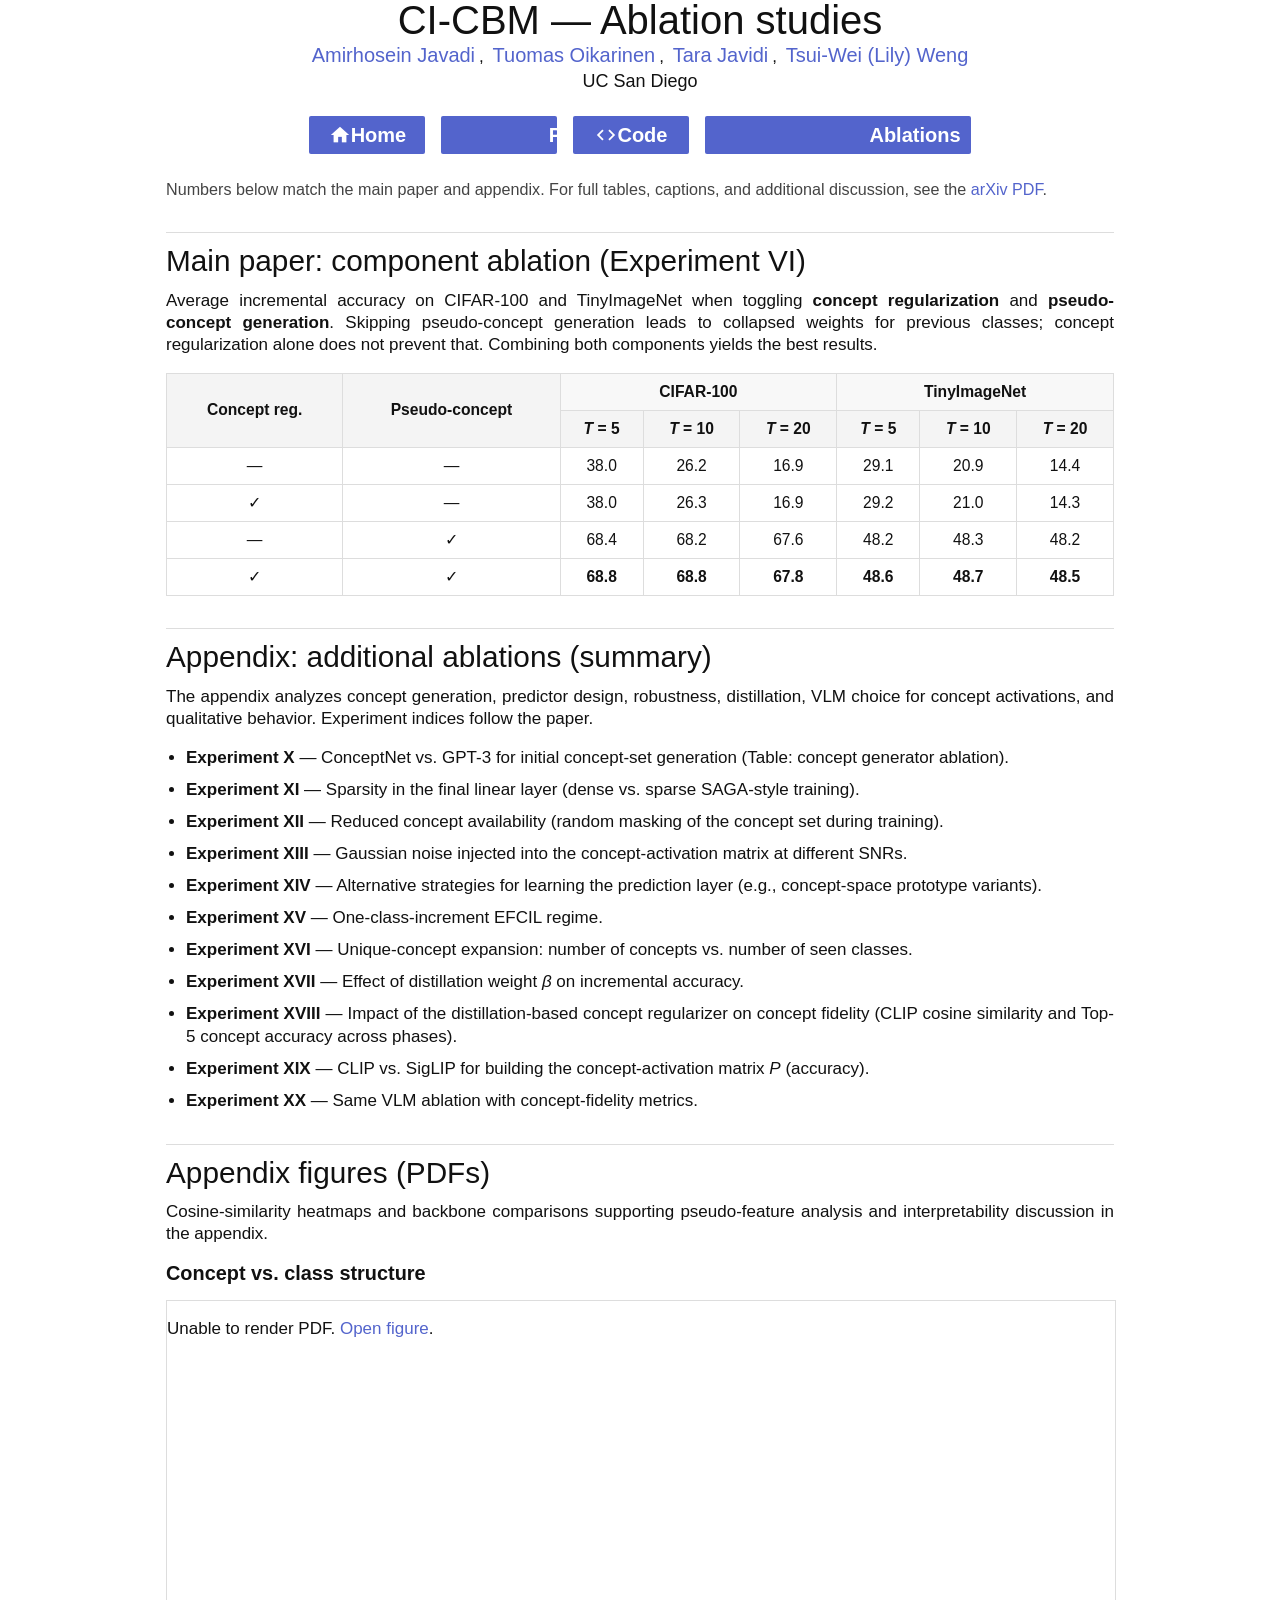
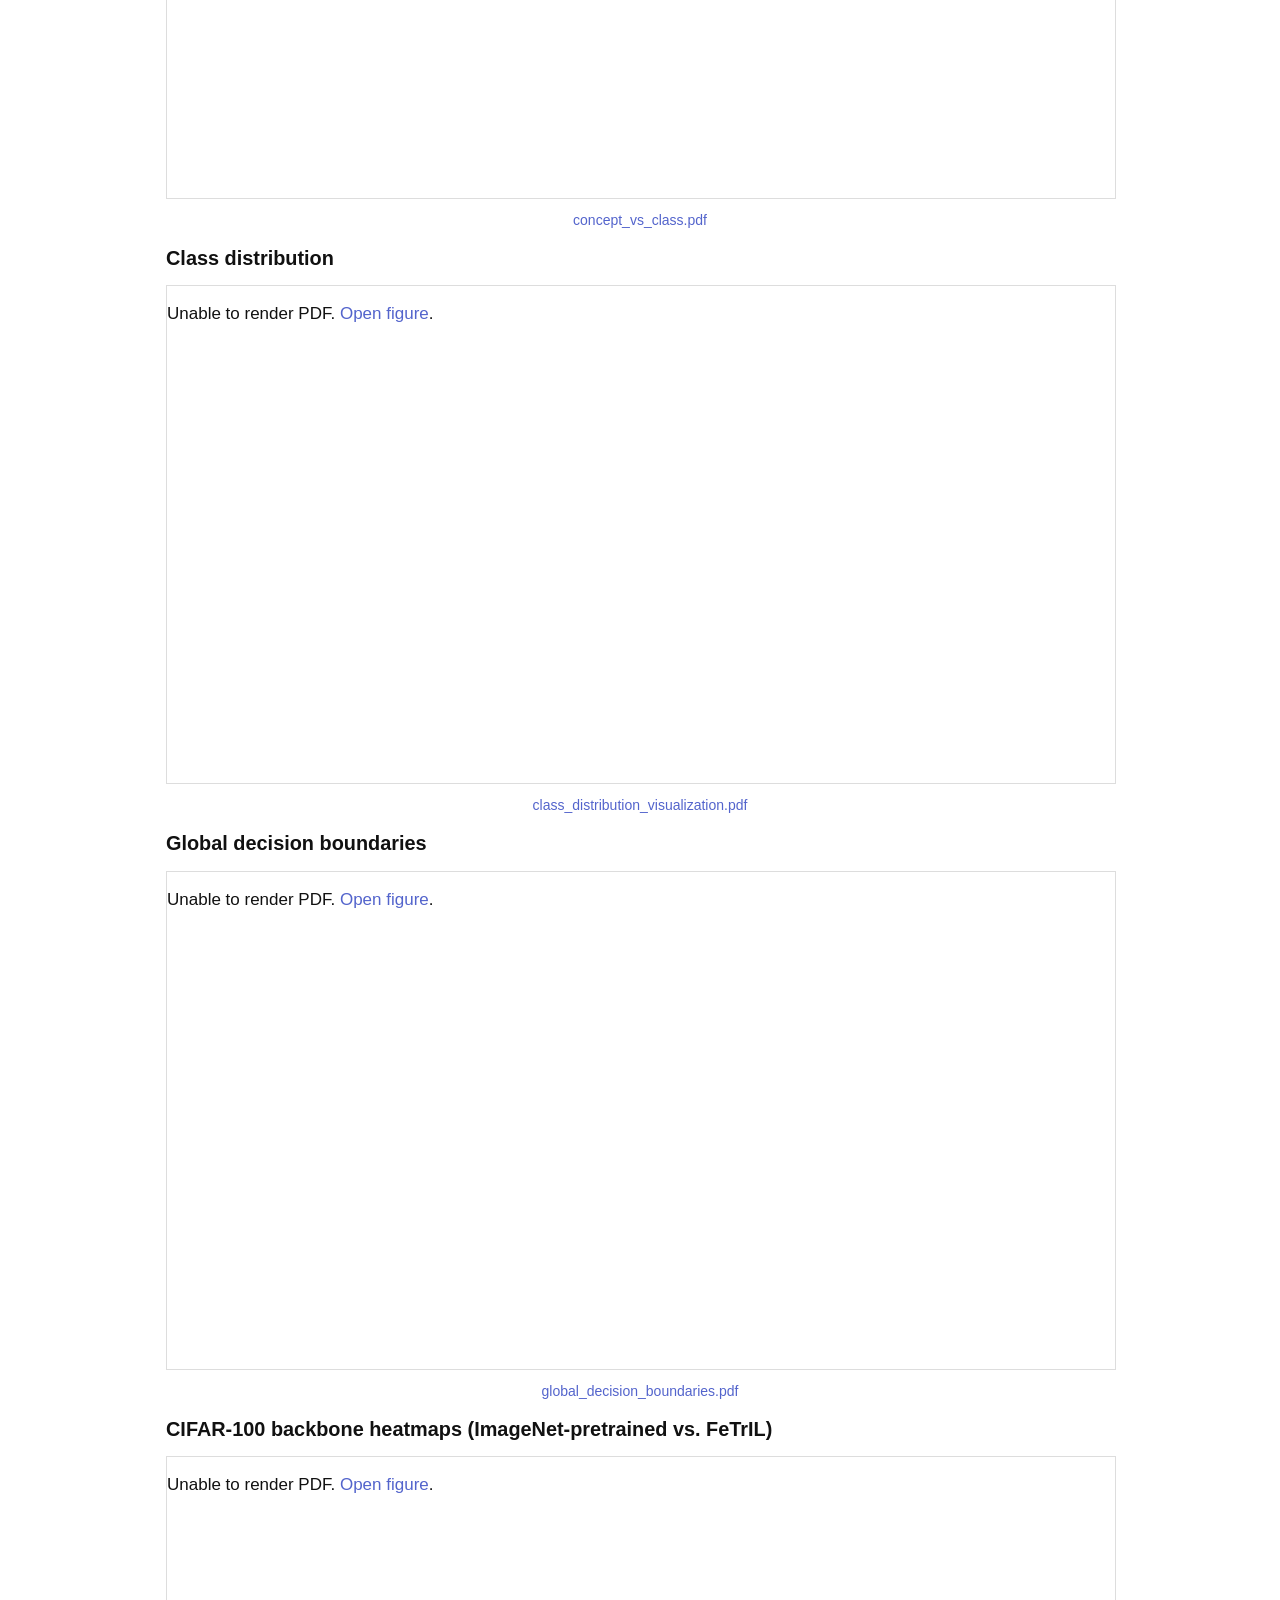
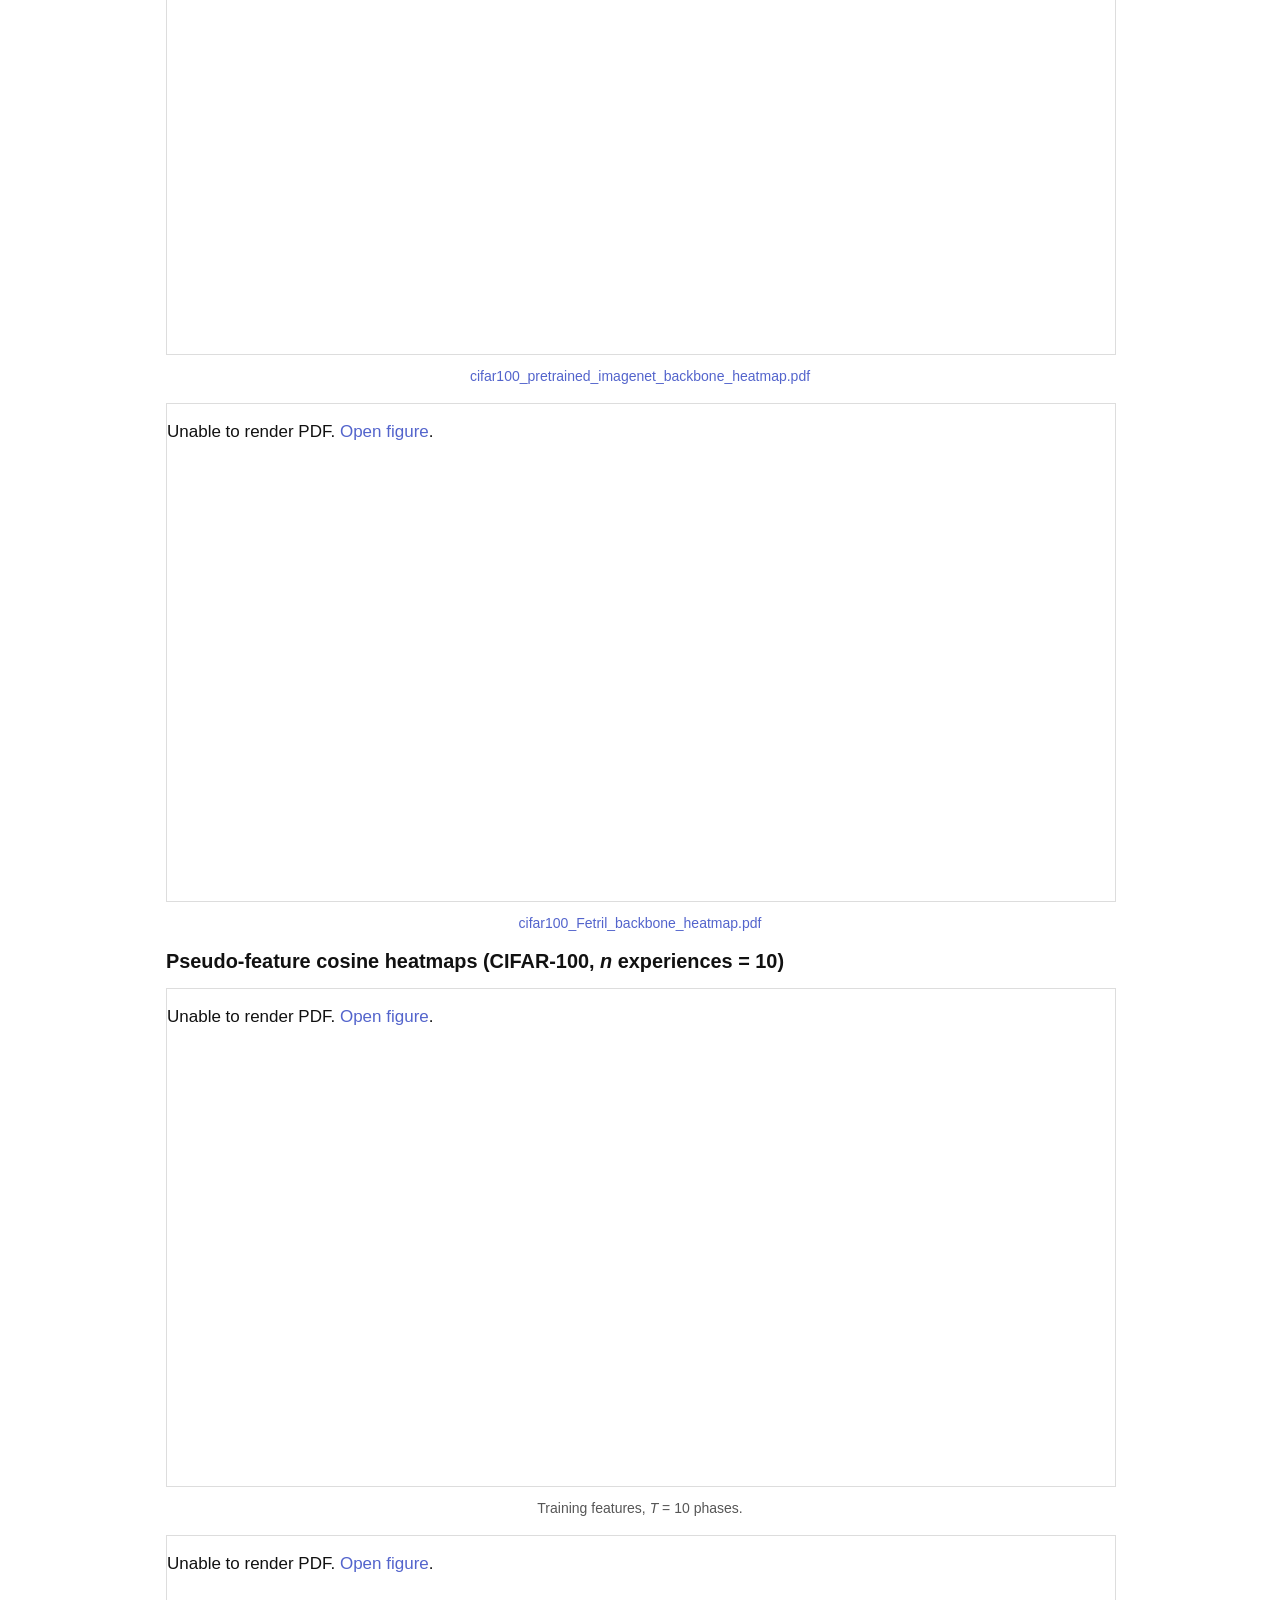
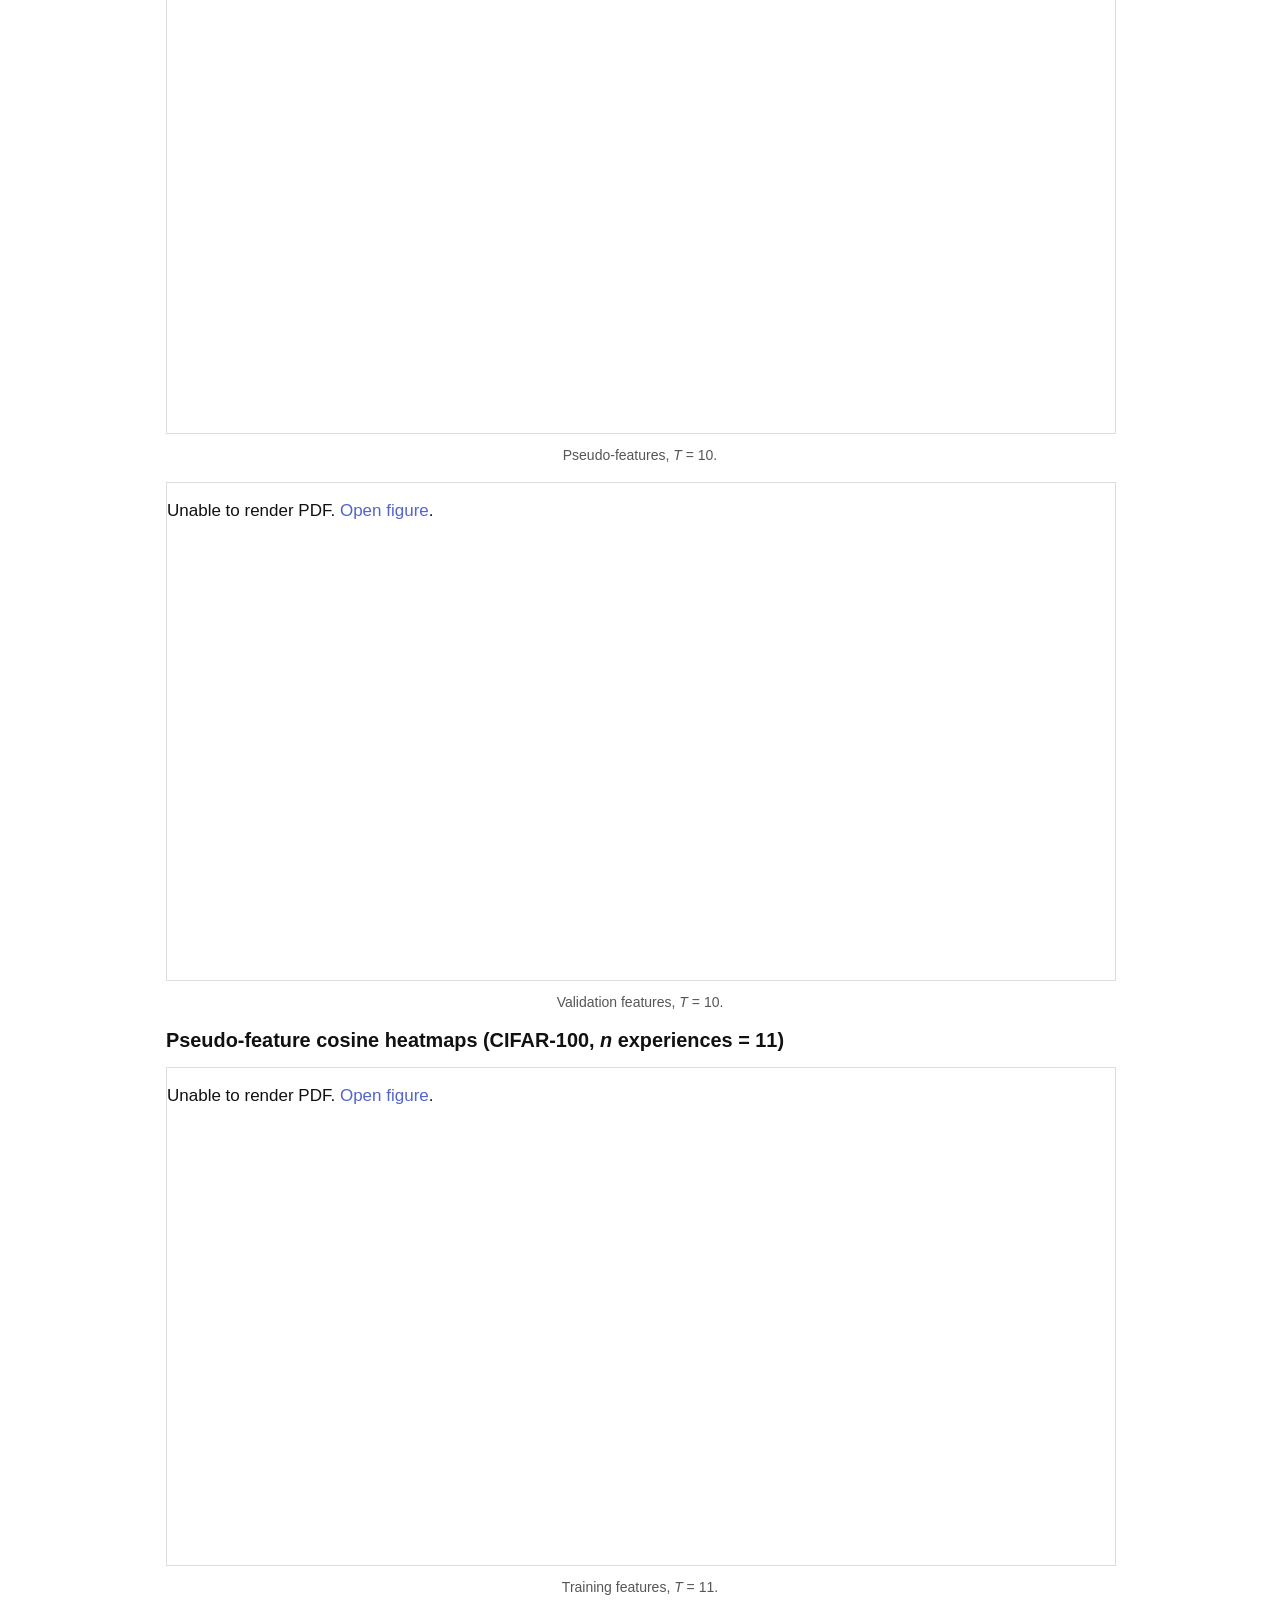
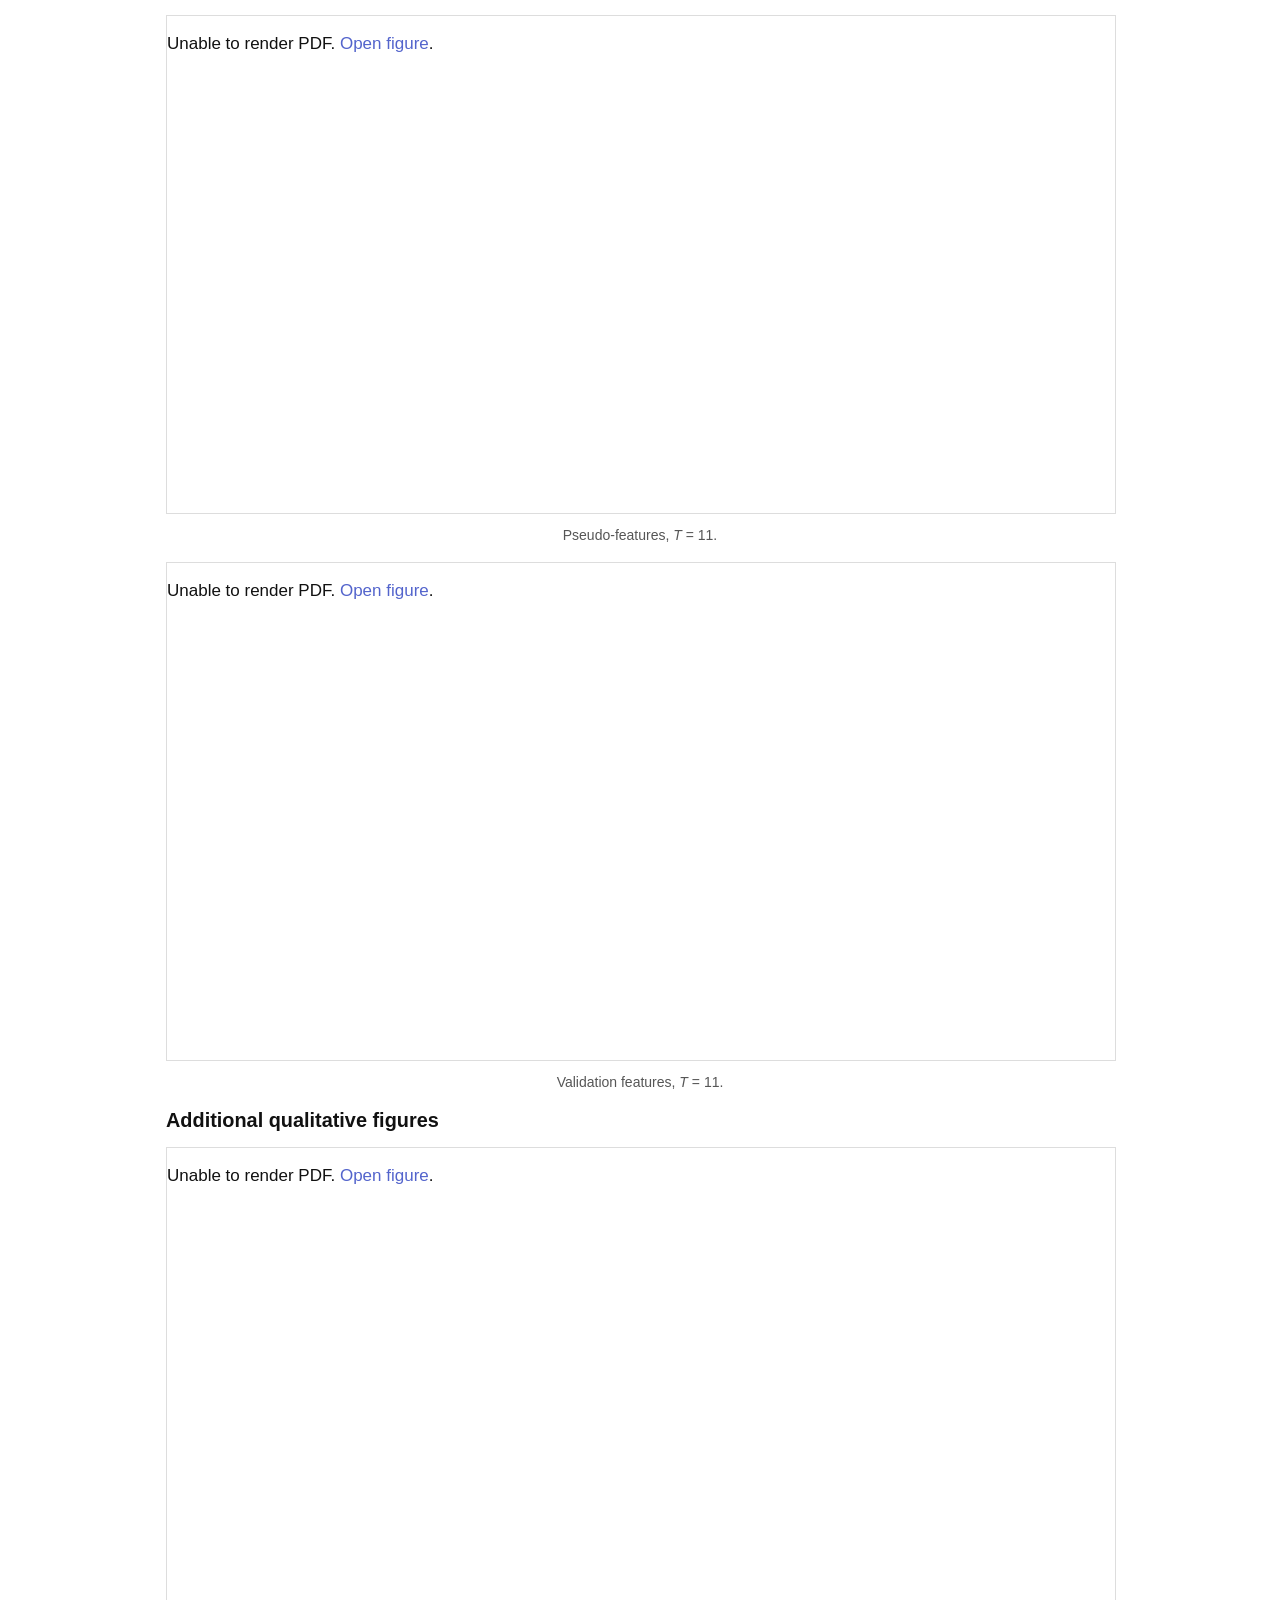
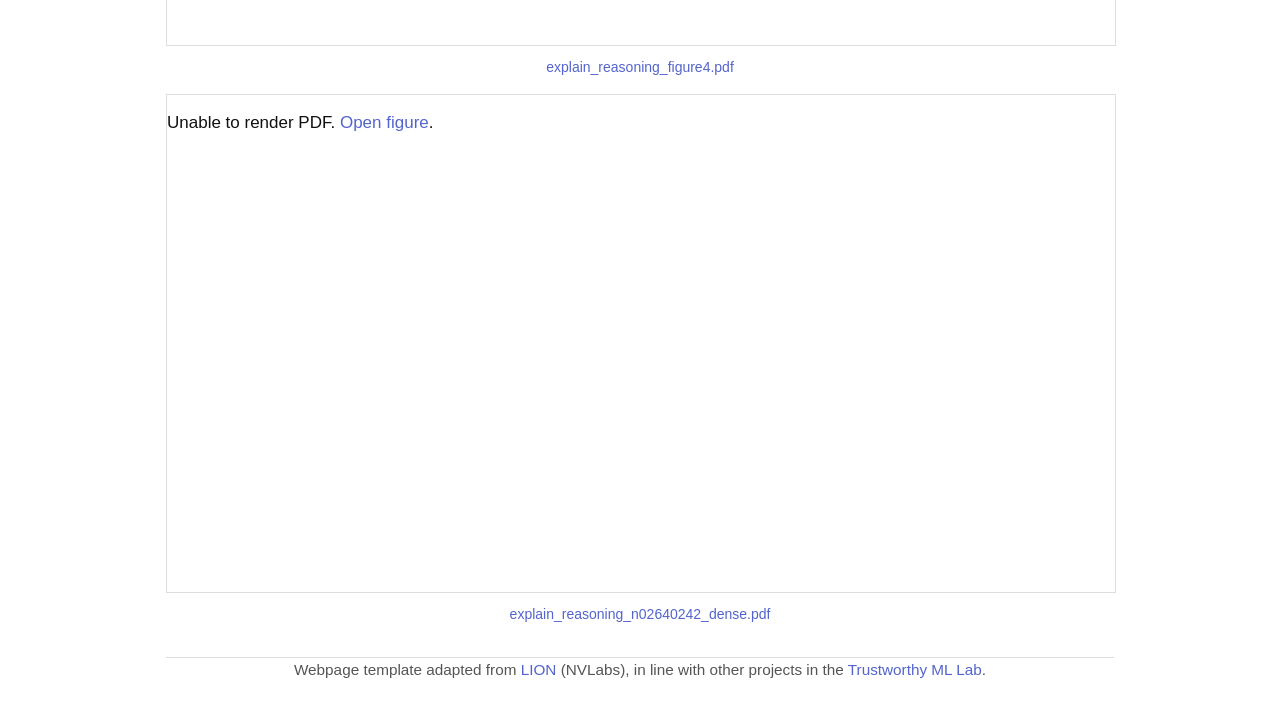
==== project-website/ablation.html @ ee167ce3 "Add Ablations nav button and standalone ablation page styles; conclusion copy; remove Related Works." ====
<!DOCTYPE html>
<html lang="en">
  <head>
    <meta charset="utf-8" />
    <meta name="viewport" content="width=device-width, initial-scale=1" />
    <title>Ablation studies &mdash; CI-CBM</title>
    <link href="https://fonts.googleapis.com/css2?family=Material+Icons" rel="stylesheet" />
    <style type="text/css">
      body {
        font-family: Arial, Helvetica, sans-serif;
        font-weight: 300;
        font-size: 17px;
        margin-left: auto;
        margin-right: auto;
        color: #111;
        line-height: 1.3em;
      }
      @media screen and (min-width: 980px) {
        body { width: 980px; }
      }
      a:link, a:visited { color: #5364cc; text-decoration: none; }
      a:hover { color: #208799; }
      h1 {
        text-align: center;
        font-size: 40px;
        font-weight: 500;
        margin: 0 0 0.5rem;
      }
      h2 {
        font-size: 1.75em;
        font-weight: 400;
        margin: 16px 0 8px;
      }
      h3 {
        font-weight: 600;
        margin: 16px 0 8px;
      }
      .container {
        margin-left: auto;
        margin-right: auto;
        padding-left: 16px;
        padding-right: 16px;
      }
      .paper-title { padding: 1px 0; }
      .author-row-new { text-align: center; }
      .author-row-new a {
        display: inline-block;
        font-size: 20px;
        padding: 4px;
      }
      .affiliations {
        font-size: 18px;
        text-align: center;
      }
      .paper-btn-parent {
        display: flex;
        justify-content: center;
        flex-wrap: wrap;
        margin: 16px 0;
      }
      .paper-btn {
        display: inline-flex;
        align-items: center;
        justify-content: center;
        margin: 8px;
        padding: 8px;
        border-radius: 2px;
        background-color: #5364cc;
        color: #fff !important;
        font-size: 20px;
        width: 100px;
        font-weight: 600;
        text-decoration: none;
      }
      .paper-btn:hover { opacity: 0.85; }
      .material-icons { vertical-align: -6px; font-size: 22px; }
      hr {
        height: 1px;
        border: 0;
        border-top: 1px solid #ddd;
        margin: 0;
      }
      section {
        margin: 32px 0;
        text-align: justify;
      }
      .note {
        font-size: 0.95em;
        color: #444;
        margin: 0 0 1rem;
      }
      table.ablation {
        width: 100%;
        border-collapse: collapse;
        font-size: 0.92em;
        margin: 1rem 0;
      }
      table.ablation th,
      table.ablation td {
        border: 1px solid #ddd;
        padding: 7px 8px;
        text-align: center;
      }
      table.ablation th {
        background: #f4f4f4;
        font-weight: 600;
      }
      table.ablation .subhead { background: #f8f8f8; }
      .appendix-list { padding-left: 1.25rem; }
      .appendix-list li { margin: 10px 0; }
      .pdf-frame {
        width: 100%;
        min-height: 480px;
        border: 1px solid #ddd;
      }
      .pdf-frame object {
        display: block;
        width: 100%;
        min-height: 480px;
      }
      figure { margin: 16px 0; }
      .caption {
        font-size: 14px;
        color: #565656;
        margin: 10px 80px;
        text-align: center;
      }
      .site-note {
        margin-top: 32px;
        font-size: 0.9em;
        color: #555;
        text-align: center;
      }
    </style>
  </head>
  <body>
    <div class="container">
      <div class="paper-title">
        <h1>CI-CBM &mdash; Ablation studies</h1>
      </div>
      <center>
        <div class="author-row-new">
          <a href="https://importamir.github.io">Amirhosein Javadi</a>,
          <a href="https://tuomaso.github.io">Tuomas Oikarinen</a>,
          <a href="https://tjavidi.eng.ucsd.edu">Tara Javidi</a>,
          <a href="https://lilywenglab.github.io">Tsui-Wei (Lily) Weng</a>
        </div>
      </center>
      <center>
        <div class="affiliations">UC San Diego</div>
      </center>
      <div class="paper-btn-parent">
        <a class="paper-btn" href="index.html">
          <span class="material-icons">home</span>
          Home
        </a>
        <a class="paper-btn" href="https://arxiv.org/abs/2604.14519">
          <span class="material-icons">article</span>
          Paper
        </a>
        <a class="paper-btn" href="https://github.com/importAmir/CI-CBM">
          <span class="material-icons">code</span>
          Code
        </a>
        <a class="paper-btn" href="ablation.html" style="width:auto;min-width:120px;padding-left:10px;padding-right:10px;">
          <span class="material-icons">science</span>
          Ablations
        </a>
      </div>
      <p class="note">
        Numbers below match the main paper and appendix. For full tables,
        captions, and additional discussion, see the
        <a href="https://arxiv.org/pdf/2604.14519.pdf">arXiv PDF</a>.
      </p>

      <section id="main-ablation">
        <hr />
        <h2>Main paper: component ablation (Experiment VI)</h2>
        <p>
          Average incremental accuracy on CIFAR-100 and TinyImageNet when toggling
          <strong>concept regularization</strong> and
          <strong>pseudo-concept generation</strong>. Skipping pseudo-concept
          generation leads to collapsed weights for previous classes; concept
          regularization alone does not prevent that. Combining both components
          yields the best results.
        </p>
        <table class="ablation">
          <thead>
            <tr>
              <th rowspan="2">Concept reg.</th>
              <th rowspan="2">Pseudo-concept</th>
              <th colspan="3" class="subhead">CIFAR-100</th>
              <th colspan="3" class="subhead">TinyImageNet</th>
            </tr>
            <tr>
              <th><em>T</em> = 5</th>
              <th><em>T</em> = 10</th>
              <th><em>T</em> = 20</th>
              <th><em>T</em> = 5</th>
              <th><em>T</em> = 10</th>
              <th><em>T</em> = 20</th>
            </tr>
          </thead>
          <tbody>
            <tr>
              <td>&mdash;</td>
              <td>&mdash;</td>
              <td>38.0</td>
              <td>26.2</td>
              <td>16.9</td>
              <td>29.1</td>
              <td>20.9</td>
              <td>14.4</td>
            </tr>
            <tr>
              <td>✓</td>
              <td>&mdash;</td>
              <td>38.0</td>
              <td>26.3</td>
              <td>16.9</td>
              <td>29.2</td>
              <td>21.0</td>
              <td>14.3</td>
            </tr>
            <tr>
              <td>&mdash;</td>
              <td>✓</td>
              <td>68.4</td>
              <td>68.2</td>
              <td>67.6</td>
              <td>48.2</td>
              <td>48.3</td>
              <td>48.2</td>
            </tr>
            <tr>
              <td>✓</td>
              <td>✓</td>
              <td><strong>68.8</strong></td>
              <td><strong>68.8</strong></td>
              <td><strong>67.8</strong></td>
              <td><strong>48.6</strong></td>
              <td><strong>48.7</strong></td>
              <td><strong>48.5</strong></td>
            </tr>
          </tbody>
        </table>
      </section>
      <section id="appendix-experiments">
        <hr />
        <h2>Appendix: additional ablations (summary)</h2>
        <p>
          The appendix analyzes concept generation, predictor design, robustness,
          distillation, VLM choice for concept activations, and qualitative
          behavior. Experiment indices follow the paper.
        </p>
        <ul class="appendix-list">
          <li>
            <strong>Experiment X</strong> &mdash; ConceptNet vs. GPT-3 for
            initial concept-set generation (Table: concept generator ablation).
          </li>
          <li>
            <strong>Experiment XI</strong> &mdash; Sparsity in the final linear
            layer (dense vs. sparse SAGA-style training).
          </li>
          <li>
            <strong>Experiment XII</strong> &mdash; Reduced concept availability
            (random masking of the concept set during training).
          </li>
          <li>
            <strong>Experiment XIII</strong> &mdash; Gaussian noise injected into
            the concept-activation matrix at different SNRs.
          </li>
          <li>
            <strong>Experiment XIV</strong> &mdash; Alternative strategies for
            learning the prediction layer (e.g., concept-space prototype
            variants).
          </li>
          <li>
            <strong>Experiment XV</strong> &mdash; One-class-increment EFCIL
            regime.
          </li>
          <li>
            <strong>Experiment XVI</strong> &mdash; Unique-concept expansion:
            number of concepts vs. number of seen classes.
          </li>
          <li>
            <strong>Experiment XVII</strong> &mdash; Effect of distillation
            weight <em>β</em> on incremental accuracy.
          </li>
          <li>
            <strong>Experiment XVIII</strong> &mdash; Impact of the
            distillation-based concept regularizer on concept fidelity (CLIP
            cosine similarity and Top-5 concept accuracy across phases).
          </li>
          <li>
            <strong>Experiment XIX</strong> &mdash; CLIP vs. SigLIP for building
            the concept-activation matrix <em>P</em> (accuracy).
          </li>
          <li>
            <strong>Experiment XX</strong> &mdash; Same VLM ablation with
            concept-fidelity metrics.
          </li>
        </ul>
      </section>
      <section id="appendix-figures">
        <hr />
        <h2>Appendix figures (PDFs)</h2>
        <p>
          Cosine-similarity heatmaps and backbone comparisons supporting
          pseudo-feature analysis and interpretability discussion in the
          appendix.
        </p>

        <h3>Concept vs. class structure</h3>
        <figure>
          <div class="pdf-frame">
            <object data="figures/concept_vs_class.pdf" type="application/pdf">
              <p>Unable to render PDF. <a href="figures/concept_vs_class.pdf">Open figure</a>.</p>
            </object>
          </div>
          <p class="caption">
            <a href="figures/concept_vs_class.pdf">concept_vs_class.pdf</a>
          </p>
        </figure>

        <h3>Class distribution</h3>
        <figure>
          <div class="pdf-frame">
            <object data="figures/class_distribution_visualization.pdf" type="application/pdf">
              <p>Unable to render PDF. <a href="figures/class_distribution_visualization.pdf">Open figure</a>.</p>
            </object>
          </div>
          <p class="caption">
            <a href="figures/class_distribution_visualization.pdf">class_distribution_visualization.pdf</a>
          </p>
        </figure>

        <h3>Global decision boundaries</h3>
        <figure>
          <div class="pdf-frame">
            <object data="figures/global_decision_boundaries.pdf" type="application/pdf">
              <p>Unable to render PDF. <a href="figures/global_decision_boundaries.pdf">Open figure</a>.</p>
            </object>
          </div>
          <p class="caption">
            <a href="figures/global_decision_boundaries.pdf">global_decision_boundaries.pdf</a>
          </p>
        </figure>

        <h3>CIFAR-100 backbone heatmaps (ImageNet-pretrained vs. FeTrIL)</h3>
        <figure>
          <div class="pdf-frame">
            <object data="figures/cifar100_pretrained_imagenet_backbone_heatmap.pdf" type="application/pdf">
              <p>Unable to render PDF. <a href="figures/cifar100_pretrained_imagenet_backbone_heatmap.pdf">Open figure</a>.</p>
            </object>
          </div>
          <p class="caption">
            <a href="figures/cifar100_pretrained_imagenet_backbone_heatmap.pdf">cifar100_pretrained_imagenet_backbone_heatmap.pdf</a>
          </p>
        </figure>
        <figure>
          <div class="pdf-frame">
            <object data="figures/cifar100_Fetril_backbone_heatmap.pdf" type="application/pdf">
              <p>Unable to render PDF. <a href="figures/cifar100_Fetril_backbone_heatmap.pdf">Open figure</a>.</p>
            </object>
          </div>
          <p class="caption">
            <a href="figures/cifar100_Fetril_backbone_heatmap.pdf">cifar100_Fetril_backbone_heatmap.pdf</a>
          </p>
        </figure>

        <h3>
          Pseudo-feature cosine heatmaps (CIFAR-100, <em>n</em> experiences =
          10)
        </h3>
        <figure>
          <div class="pdf-frame">
            <object data="figures/pseudo_feature_analysis_cifar100_backbone_prototype_seed1993_nexp10_training_cosine_heatmap.pdf" type="application/pdf">
              <p>Unable to render PDF. <a href="figures/pseudo_feature_analysis_cifar100_backbone_prototype_seed1993_nexp10_training_cosine_heatmap.pdf">Open figure</a>.</p>
            </object>
          </div>
          <p class="caption">Training features, <em>T</em> = 10 phases.</p>
        </figure>
        <figure>
          <div class="pdf-frame">
            <object data="figures/pseudo_feature_analysis_cifar100_backbone_prototype_seed1993_nexp10_pseudo_cosine_heatmap.pdf" type="application/pdf">
              <p>Unable to render PDF. <a href="figures/pseudo_feature_analysis_cifar100_backbone_prototype_seed1993_nexp10_pseudo_cosine_heatmap.pdf">Open figure</a>.</p>
            </object>
          </div>
          <p class="caption">Pseudo-features, <em>T</em> = 10.</p>
        </figure>
        <figure>
          <div class="pdf-frame">
            <object data="figures/pseudo_feature_analysis_cifar100_backbone_prototype_seed1993_nexp10_validation_cosine_heatmap.pdf" type="application/pdf">
              <p>Unable to render PDF. <a href="figures/pseudo_feature_analysis_cifar100_backbone_prototype_seed1993_nexp10_validation_cosine_heatmap.pdf">Open figure</a>.</p>
            </object>
          </div>
          <p class="caption">Validation features, <em>T</em> = 10.</p>
        </figure>

        <h3>
          Pseudo-feature cosine heatmaps (CIFAR-100, <em>n</em> experiences =
          11)
        </h3>
        <figure>
          <div class="pdf-frame">
            <object data="figures/pseudo_feature_analysis_cifar100_backbone_prototype_seed1993_nexp11_training_cosine_heatmap.pdf" type="application/pdf">
              <p>Unable to render PDF. <a href="figures/pseudo_feature_analysis_cifar100_backbone_prototype_seed1993_nexp11_training_cosine_heatmap.pdf">Open figure</a>.</p>
            </object>
          </div>
          <p class="caption">Training features, <em>T</em> = 11.</p>
        </figure>
        <figure>
          <div class="pdf-frame">
            <object data="figures/pseudo_feature_analysis_cifar100_backbone_prototype_seed1993_nexp11_pseudo_cosine_heatmap.pdf" type="application/pdf">
              <p>Unable to render PDF. <a href="figures/pseudo_feature_analysis_cifar100_backbone_prototype_seed1993_nexp11_pseudo_cosine_heatmap.pdf">Open figure</a>.</p>
            </object>
          </div>
          <p class="caption">Pseudo-features, <em>T</em> = 11.</p>
        </figure>
        <figure>
          <div class="pdf-frame">
            <object data="figures/pseudo_feature_analysis_cifar100_backbone_prototype_seed1993_nexp11_validation_cosine_heatmap.pdf" type="application/pdf">
              <p>Unable to render PDF. <a href="figures/pseudo_feature_analysis_cifar100_backbone_prototype_seed1993_nexp11_validation_cosine_heatmap.pdf">Open figure</a>.</p>
            </object>
          </div>
          <p class="caption">Validation features, <em>T</em> = 11.</p>
        </figure>

        <h3>Additional qualitative figures</h3>
        <figure>
          <div class="pdf-frame">
            <object data="figures/explain_reasoning_figure4.pdf" type="application/pdf">
              <p>Unable to render PDF. <a href="figures/explain_reasoning_figure4.pdf">Open figure</a>.</p>
            </object>
          </div>
          <p class="caption">
            <a href="figures/explain_reasoning_figure4.pdf">explain_reasoning_figure4.pdf</a>
          </p>
        </figure>
        <figure>
          <div class="pdf-frame">
            <object data="figures/explain_reasoning_n02640242_dense.pdf" type="application/pdf">
              <p>Unable to render PDF. <a href="figures/explain_reasoning_n02640242_dense.pdf">Open figure</a>.</p>
            </object>
          </div>
          <p class="caption">
            <a href="figures/explain_reasoning_n02640242_dense.pdf">explain_reasoning_n02640242_dense.pdf</a>
          </p>
        </figure>
      </section>
      <section class="site-note">
        <hr />
        Webpage template adapted from
        <a href="https://nv-tlabs.github.io/LION/">LION</a> (NVLabs), in line
        with other projects in the
        <a href="https://lilywenglab.github.io/">Trustworthy ML Lab</a>.
      </section>
    </div>
  </body>
</html>
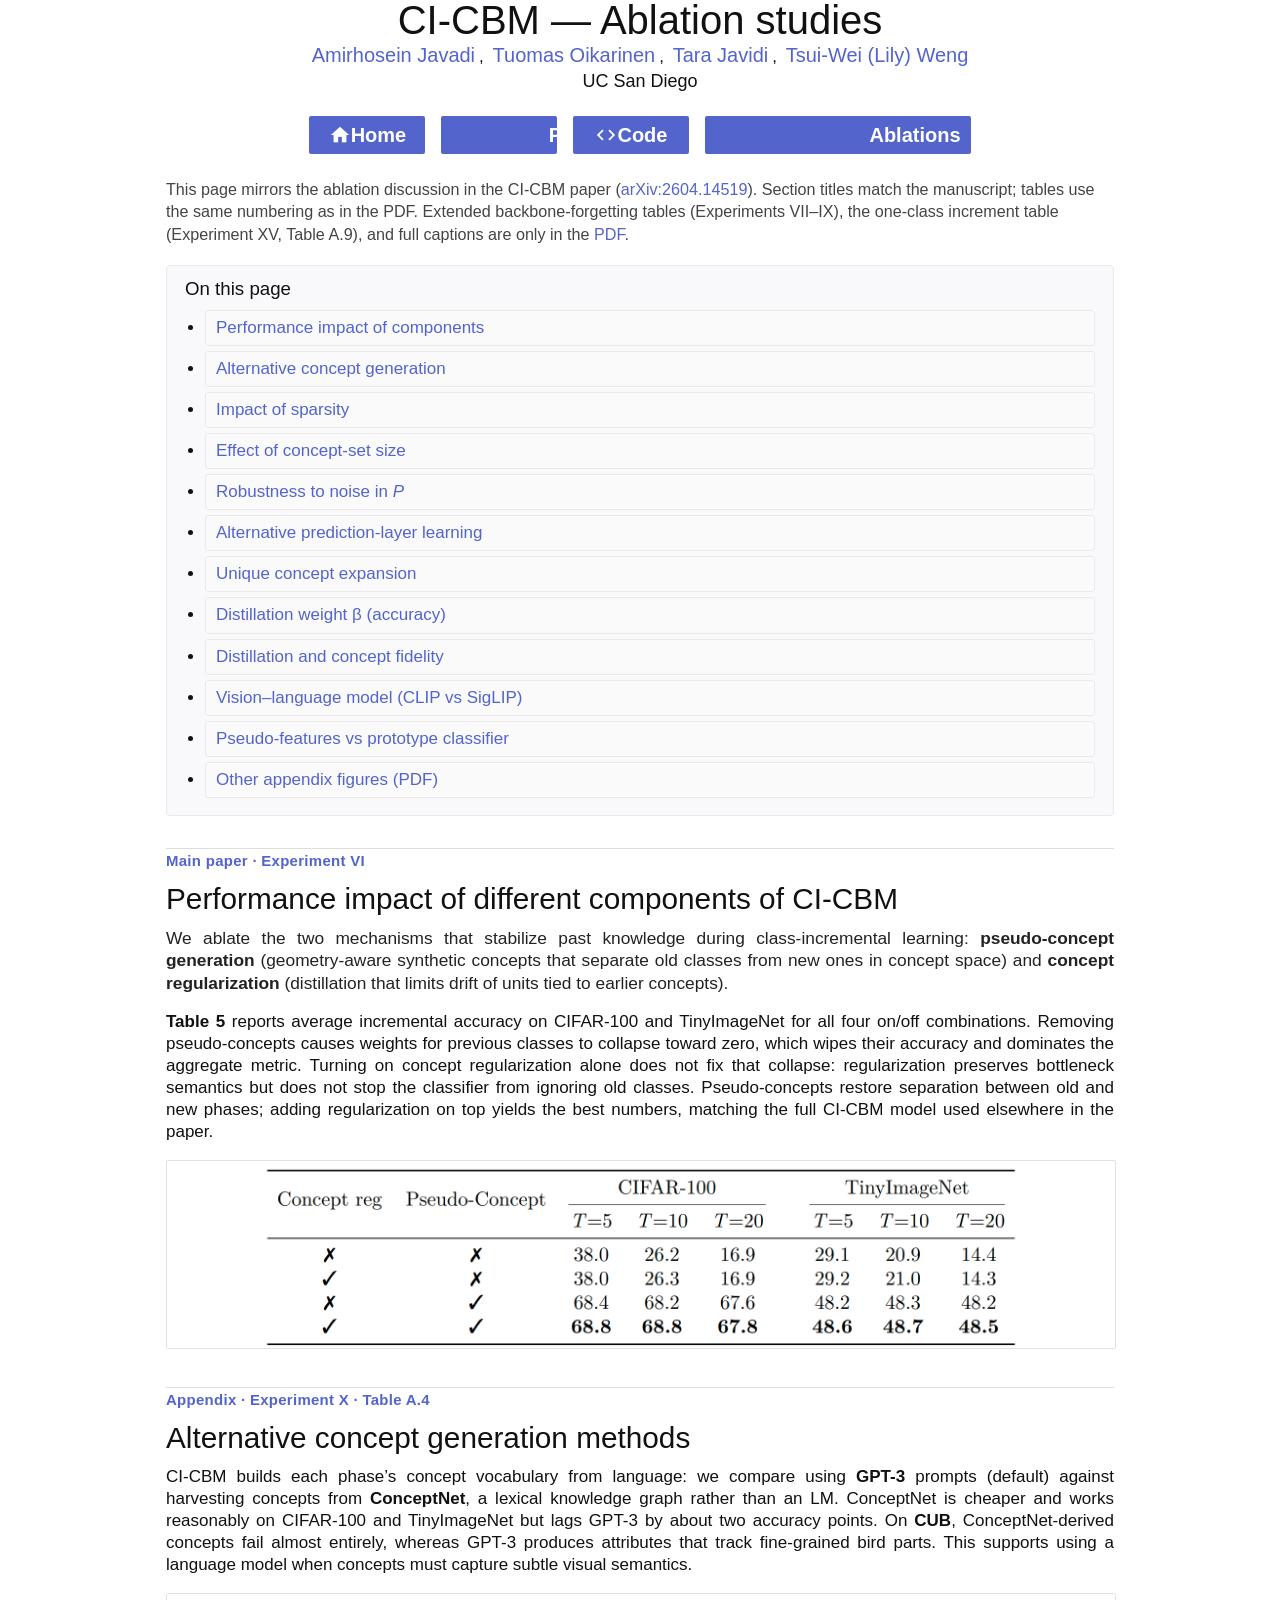
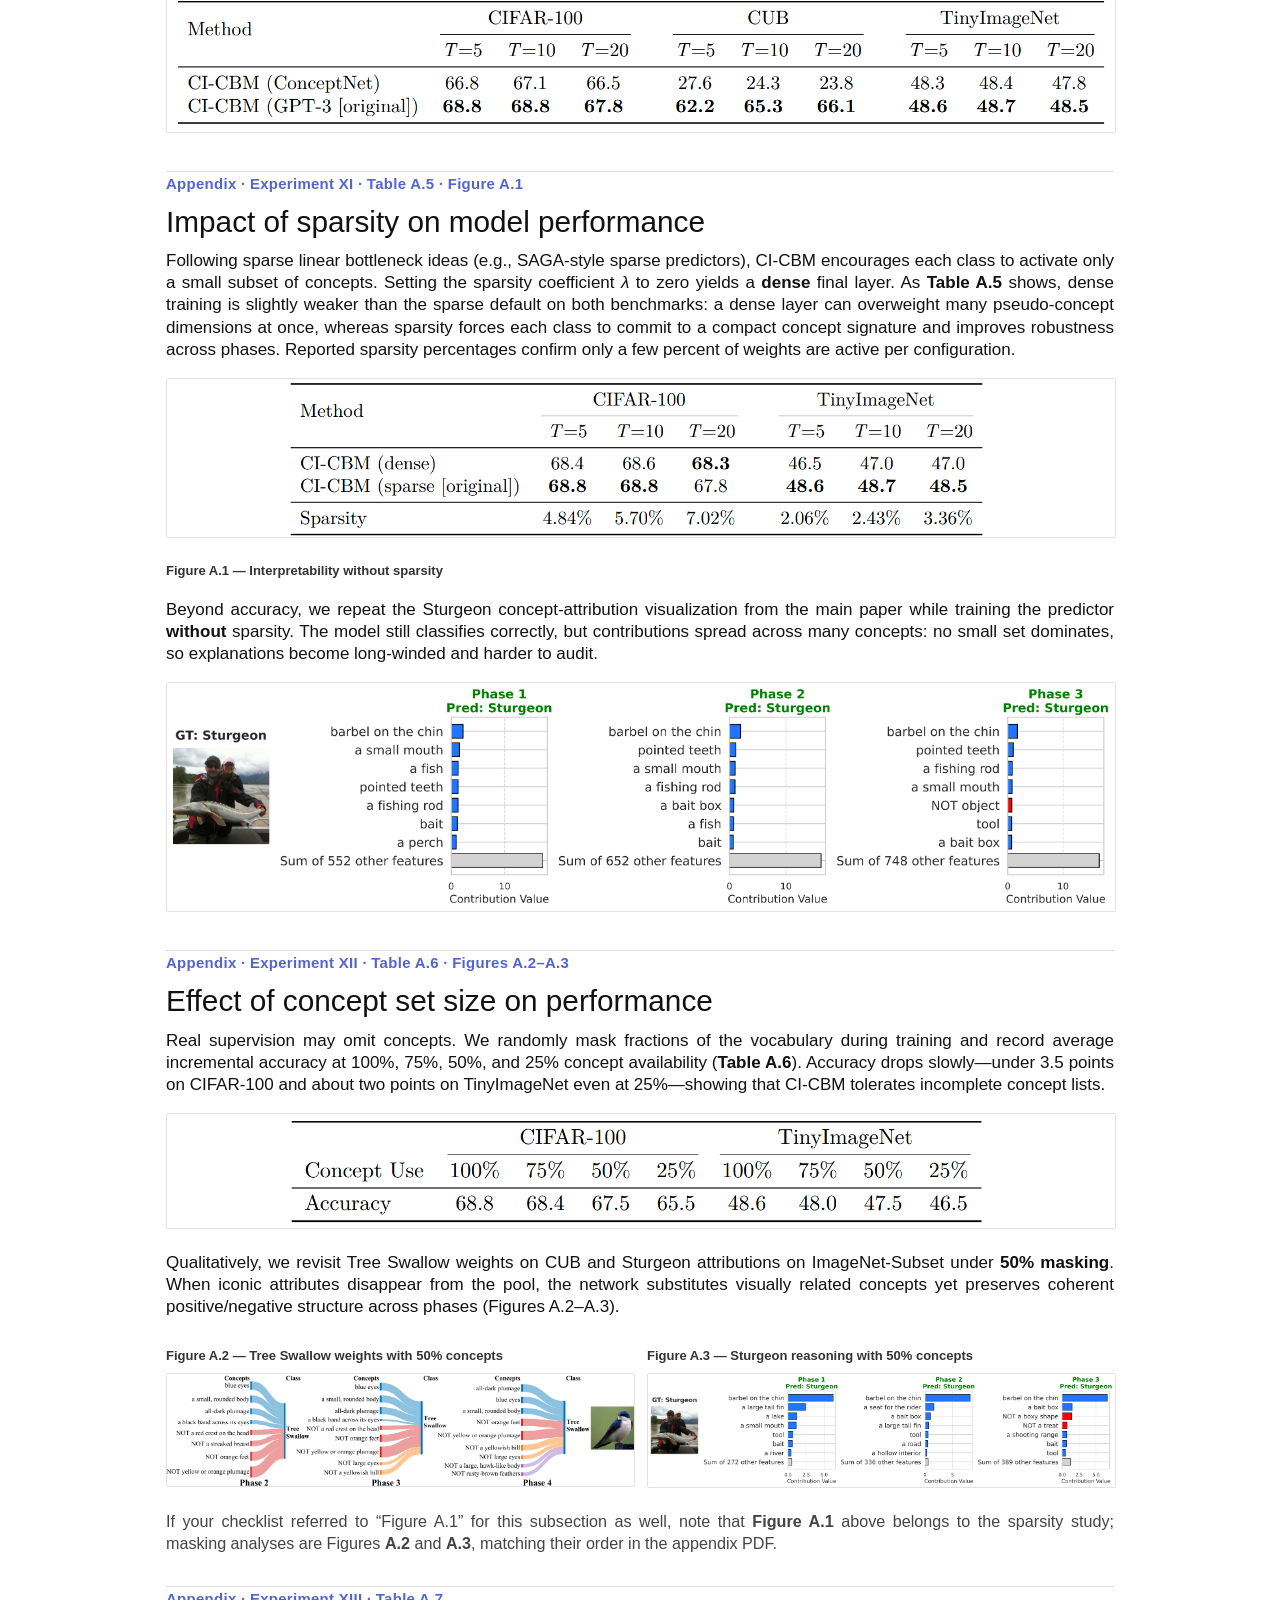
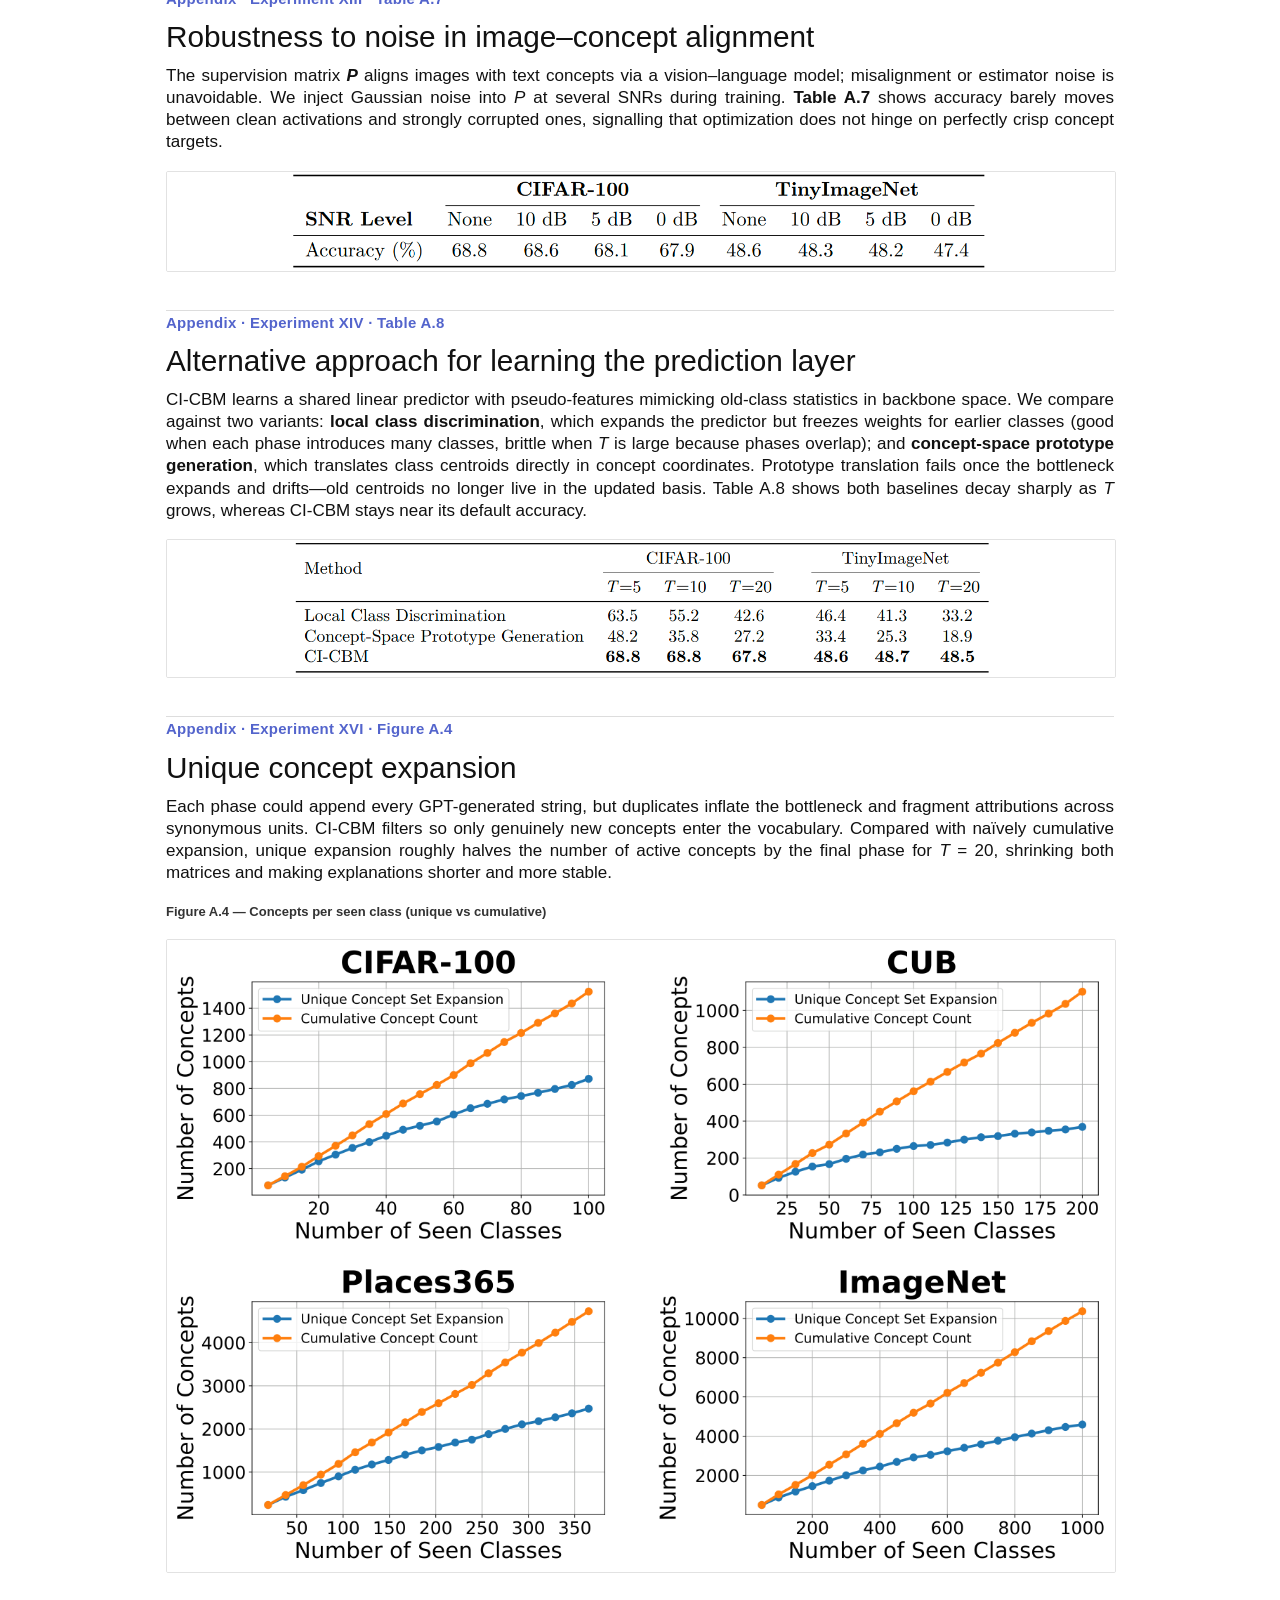
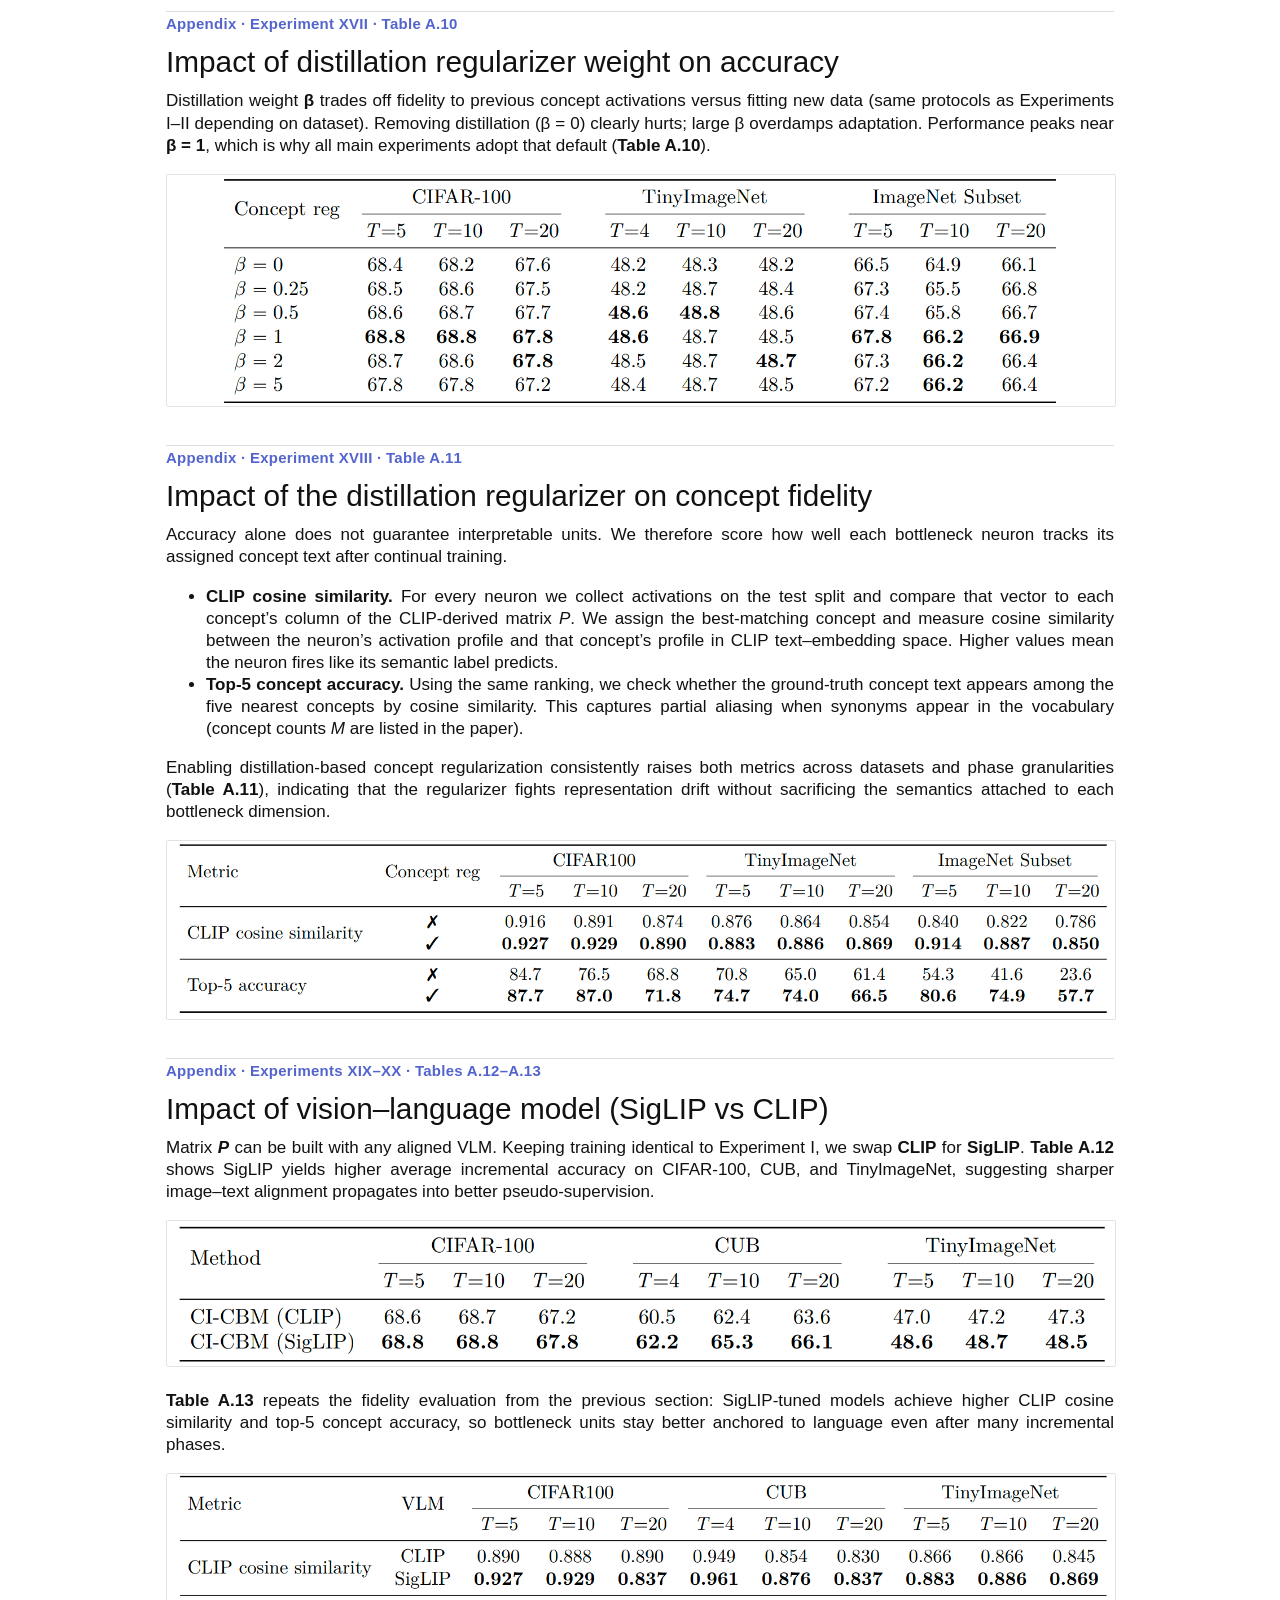
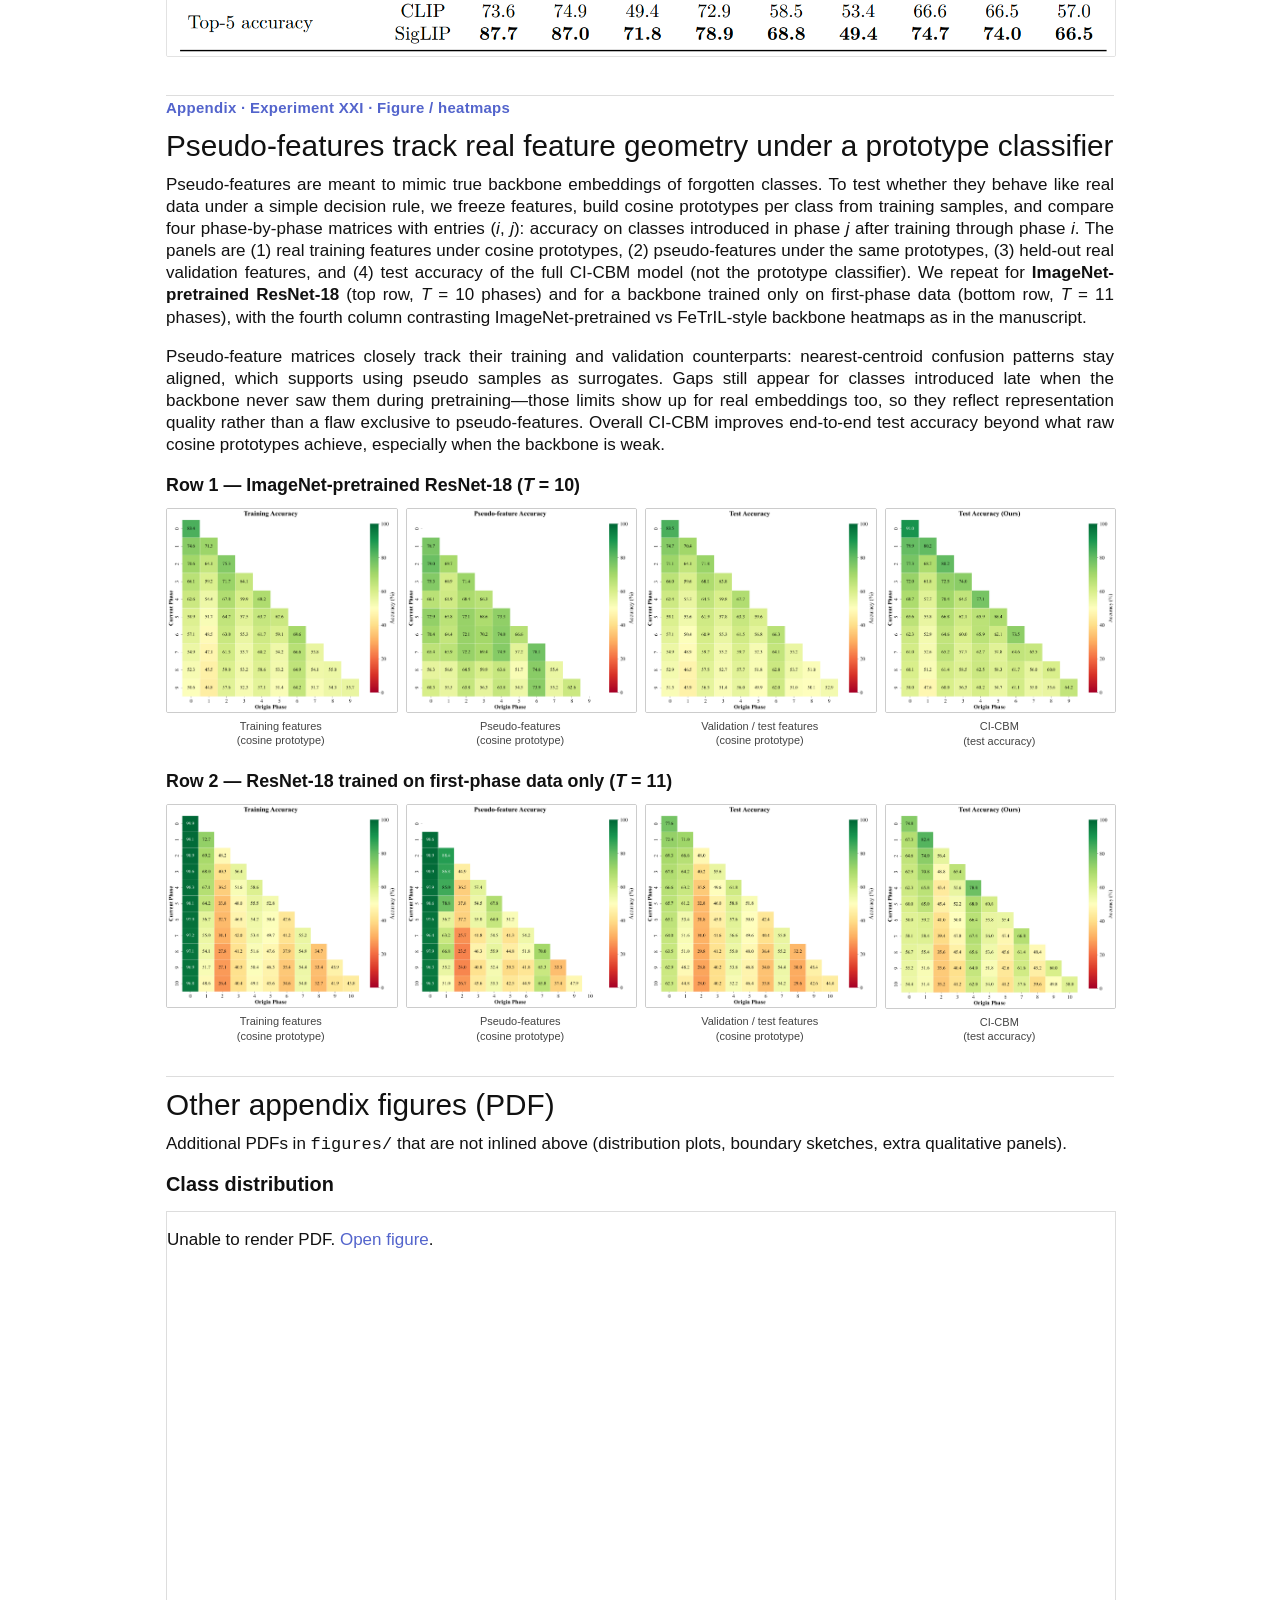
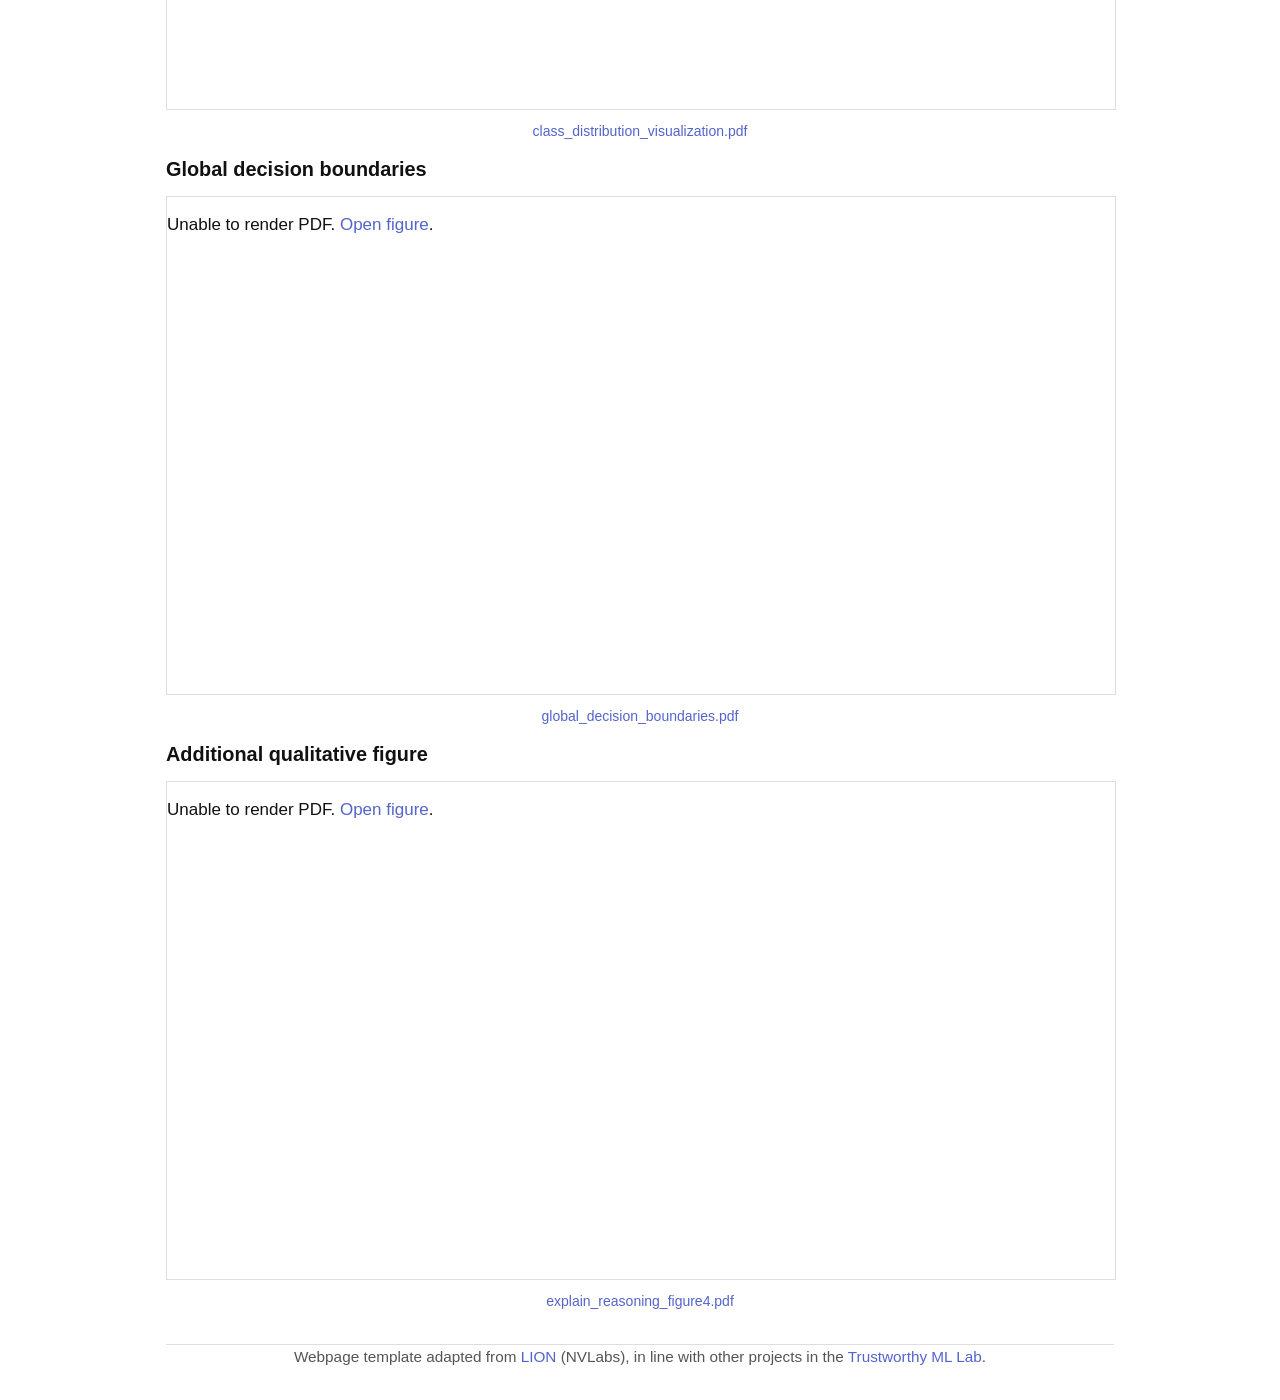
==== commit 79c96a1a: "docs(site): expand ablation page with paper-aligned sections and figures Rewrite ablation.html to fo" ====
--- a/project-website/ablation.html
+++ b/project-website/ablation.html
@@ -89,25 +89,59 @@
         color: #444;
         margin: 0 0 1rem;
       }
-      table.ablation {
-        width: 100%;
-        border-collapse: collapse;
-        font-size: 0.92em;
-        margin: 1rem 0;
-      }
-      table.ablation th,
-      table.ablation td {
-        border: 1px solid #ddd;
-        padding: 7px 8px;
+      .toc-ablation {
+        background: #f9f9fb;
+        border: 1px solid #e8e8ee;
+        border-radius: 4px;
+        padding: 12px 18px;
+        margin: 20px 0;
+      }
+      .toc-ablation h2 {
+        font-size: 1.1em;
+        margin: 0 0 10px;
+      }
+      .toc-ablation ul {
+        margin: 0;
+        padding-left: 1.25rem;
+      }
+      .toc-ablation li { margin: 6px 0; }
+      .toc-ablation ul.appendix-toc {
+        display: block;
+        padding-left: 1.25rem;
+        list-style: disc;
+      }
+      .toc-ablation ul.appendix-toc li {
+        margin: 5px 0;
+      }
+      .appendix-toc {
+        list-style: none;
+        padding-left: 0;
+        margin: 12px 0 24px;
+        display: grid;
+        gap: 6px;
+      }
+      @media screen and (min-width: 640px) {
+        .appendix-toc {
+          grid-template-columns: repeat(2, 1fr);
+        }
+      }
+      .appendix-toc a {
+        display: block;
+        padding: 6px 10px;
+        background: #fafafa;
+        border: 1px solid #eaeaea;
+        border-radius: 3px;
+      }
+      .table-shot {
+        margin: 16px 0;
         text-align: center;
       }
-      table.ablation th {
-        background: #f4f4f4;
-        font-weight: 600;
-      }
-      table.ablation .subhead { background: #f8f8f8; }
-      .appendix-list { padding-left: 1.25rem; }
-      .appendix-list li { margin: 10px 0; }
+      .table-shot img {
+        max-width: 100%;
+        height: auto;
+        border: 1px solid #e2e2e2;
+        border-radius: 2px;
+      }
       .pdf-frame {
         width: 100%;
         min-height: 480px;
@@ -130,6 +164,69 @@
         font-size: 0.9em;
         color: #555;
         text-align: center;
+      }
+      .lead {
+        font-size: 1.02em;
+        color: #222;
+        margin-bottom: 1rem;
+      }
+      .sec-tag {
+        font-size: 0.88em;
+        font-weight: 600;
+        color: #5364cc;
+        letter-spacing: 0.02em;
+        margin-bottom: 6px;
+      }
+      .pseudo-row-heading {
+        font-weight: 600;
+        margin: 18px 0 10px;
+        font-size: 1.05em;
+      }
+      .pseudo-grid {
+        display: grid;
+        grid-template-columns: repeat(4, minmax(0, 1fr));
+        gap: 10px;
+        margin: 12px 0 22px;
+        align-items: start;
+      }
+      @media screen and (max-width: 840px) {
+        .pseudo-grid {
+          grid-template-columns: repeat(2, minmax(0, 1fr));
+        }
+      }
+      .pseudo-cell {
+        min-width: 0;
+      }
+      .pseudo-cell img {
+        width: 100%;
+        height: auto;
+        display: block;
+        border: 1px solid #ccc;
+        border-radius: 2px;
+      }
+      .pseudo-cell .mini-cap {
+        font-size: 11px;
+        line-height: 1.3;
+        color: #444;
+        margin-top: 6px;
+        text-align: center;
+      }
+      .two-fig {
+        display: grid;
+        grid-template-columns: repeat(2, minmax(0, 1fr));
+        gap: 14px;
+        margin: 16px 0;
+      }
+      @media screen and (max-width: 720px) {
+        .two-fig {
+          grid-template-columns: 1fr;
+        }
+      }
+      .fig-label {
+        font-size: 13px;
+        font-weight: 600;
+        margin: 10px 0 6px;
+        color: #333;
       }
     </style>
   </head>
@@ -168,160 +265,404 @@
         </a>
       </div>
       <p class="note">
-        Numbers below match the main paper and appendix. For full tables,
-        captions, and additional discussion, see the
-        <a href="https://arxiv.org/pdf/2604.14519.pdf">arXiv PDF</a>.
+        This page mirrors the ablation discussion in the CI-CBM paper
+        (<a href="https://arxiv.org/abs/2604.14519">arXiv:2604.14519</a>). Section
+        titles match the manuscript; tables use the same numbering as in the PDF.
+        Extended backbone-forgetting tables (Experiments VII–IX), the one-class
+        increment table (Experiment XV, Table A.9), and full captions are only in
+        the <a href="https://arxiv.org/pdf/2604.14519.pdf">PDF</a>.
       </p>
 
-      <section id="main-ablation">
-        <hr />
-        <h2>Main paper: component ablation (Experiment VI)</h2>
-        <p>
-          Average incremental accuracy on CIFAR-100 and TinyImageNet when toggling
-          <strong>concept regularization</strong> and
-          <strong>pseudo-concept generation</strong>. Skipping pseudo-concept
-          generation leads to collapsed weights for previous classes; concept
-          regularization alone does not prevent that. Combining both components
-          yields the best results.
-        </p>
-        <table class="ablation">
-          <thead>
-            <tr>
-              <th rowspan="2">Concept reg.</th>
-              <th rowspan="2">Pseudo-concept</th>
-              <th colspan="3" class="subhead">CIFAR-100</th>
-              <th colspan="3" class="subhead">TinyImageNet</th>
-            </tr>
-            <tr>
-              <th><em>T</em> = 5</th>
-              <th><em>T</em> = 10</th>
-              <th><em>T</em> = 20</th>
-              <th><em>T</em> = 5</th>
-              <th><em>T</em> = 10</th>
-              <th><em>T</em> = 20</th>
-            </tr>
-          </thead>
-          <tbody>
-            <tr>
-              <td>&mdash;</td>
-              <td>&mdash;</td>
-              <td>38.0</td>
-              <td>26.2</td>
-              <td>16.9</td>
-              <td>29.1</td>
-              <td>20.9</td>
-              <td>14.4</td>
-            </tr>
-            <tr>
-              <td>✓</td>
-              <td>&mdash;</td>
-              <td>38.0</td>
-              <td>26.3</td>
-              <td>16.9</td>
-              <td>29.2</td>
-              <td>21.0</td>
-              <td>14.3</td>
-            </tr>
-            <tr>
-              <td>&mdash;</td>
-              <td>✓</td>
-              <td>68.4</td>
-              <td>68.2</td>
-              <td>67.6</td>
-              <td>48.2</td>
-              <td>48.3</td>
-              <td>48.2</td>
-            </tr>
-            <tr>
-              <td>✓</td>
-              <td>✓</td>
-              <td><strong>68.8</strong></td>
-              <td><strong>68.8</strong></td>
-              <td><strong>67.8</strong></td>
-              <td><strong>48.6</strong></td>
-              <td><strong>48.7</strong></td>
-              <td><strong>48.5</strong></td>
-            </tr>
-          </tbody>
-        </table>
-      </section>
-      <section id="appendix-experiments">
-        <hr />
-        <h2>Appendix: additional ablations (summary)</h2>
-        <p>
-          The appendix analyzes concept generation, predictor design, robustness,
-          distillation, VLM choice for concept activations, and qualitative
-          behavior. Experiment indices follow the paper.
-        </p>
-        <ul class="appendix-list">
+      <nav class="toc-ablation" aria-labelledby="toc-heading">
+        <h2 id="toc-heading">On this page</h2>
+        <ul class="appendix-toc">
+          <li><a href="#sec-components">Performance impact of components</a></li>
+          <li><a href="#sec-concept-gen">Alternative concept generation</a></li>
+          <li><a href="#sec-sparsity">Impact of sparsity</a></li>
+          <li><a href="#sec-concept-size">Effect of concept-set size</a></li>
+          <li><a href="#sec-noise">Robustness to noise in <em>P</em></a></li>
+          <li><a href="#sec-alt-predictor">Alternative prediction-layer learning</a></li>
+          <li><a href="#sec-unique-concepts">Unique concept expansion</a></li>
+          <li><a href="#sec-distill-acc">Distillation weight &beta; (accuracy)</a></li>
+          <li><a href="#sec-distill-fid">Distillation and concept fidelity</a></li>
+          <li><a href="#sec-vlm">Vision–language model (CLIP vs SigLIP)</a></li>
+          <li><a href="#sec-pseudo-prototype">Pseudo-features vs prototype classifier</a></li>
+          <li><a href="#appendix-figures">Other appendix figures (PDF)</a></li>
+        </ul>
+      </nav>
+
+      <section id="sec-components">
+        <hr />
+        <div class="sec-tag">Main paper · Experiment VI</div>
+        <h2>Performance impact of different components of CI-CBM</h2>
+        <p class="lead">
+          We ablate the two mechanisms that stabilize past knowledge during class-incremental
+          learning: <strong>pseudo-concept generation</strong> (geometry-aware synthetic
+          concepts that separate old classes from new ones in concept space) and
+          <strong>concept regularization</strong> (distillation that limits drift of
+          units tied to earlier concepts).
+        </p>
+        <p>
+          <strong>Table 5</strong> reports average incremental accuracy on CIFAR-100 and
+          TinyImageNet for all four on/off combinations. Removing pseudo-concepts causes
+          weights for previous classes to collapse toward zero, which wipes their accuracy
+          and dominates the aggregate metric. Turning on concept regularization alone does
+          not fix that collapse: regularization preserves bottleneck semantics but does not
+          stop the classifier from ignoring old classes. Pseudo-concepts restore separation
+          between old and new phases; adding regularization on top yields the best numbers,
+          matching the full CI-CBM model used elsewhere in the paper.
+        </p>
+        <figure class="table-shot">
+          <img
+            src="figures/Table5.png"
+            loading="lazy"
+            alt="Table 5: component ablation — concept regularization and pseudo-concept generation on CIFAR-100 and TinyImageNet."
+          />
+        </figure>
+      </section>
+
+      <section id="sec-concept-gen">
+        <hr />
+        <div class="sec-tag">Appendix · Experiment X · Table A.4</div>
+        <h2>Alternative concept generation methods</h2>
+        <p>
+          CI-CBM builds each phase’s concept vocabulary from language: we compare using
+          <strong>GPT-3</strong> prompts (default) against harvesting concepts from
+          <strong>ConceptNet</strong>, a lexical knowledge graph rather than an LM.
+          ConceptNet is cheaper and works reasonably on CIFAR-100 and TinyImageNet but lags
+          GPT-3 by about two accuracy points. On <strong>CUB</strong>, ConceptNet-derived
+          concepts fail almost entirely, whereas GPT-3 produces attributes that track
+          fine-grained bird parts. This supports using a language model when concepts must
+          capture subtle visual semantics.
+        </p>
+        <figure class="table-shot">
+          <img
+            src="figures/TableA4.png"
+            loading="lazy"
+            alt="Table A.4: ConceptNet vs GPT-3 concept generation."
+          />
+        </figure>
+      </section>
+
+      <section id="sec-sparsity">
+        <hr />
+        <div class="sec-tag">Appendix · Experiment XI · Table A.5 · Figure A.1</div>
+        <h2>Impact of sparsity on model performance</h2>
+        <p>
+          Following sparse linear bottleneck ideas (e.g., SAGA-style sparse predictors),
+          CI-CBM encourages each class to activate only a small subset of concepts. Setting
+          the sparsity coefficient <em>&lambda;</em> to zero yields a <strong>dense</strong>
+          final layer. As <strong>Table A.5</strong> shows, dense training is slightly weaker
+          than the sparse default on both benchmarks: a dense layer can overweight many
+          pseudo-concept dimensions at once, whereas sparsity forces each class to commit to
+          a compact concept signature and improves robustness across phases. Reported
+          sparsity percentages confirm only a few percent of weights are active per configuration.
+        </p>
+        <figure class="table-shot">
+          <img
+            src="figures/TableA5.png"
+            loading="lazy"
+            alt="Table A.5: dense vs sparse predictor."
+          />
+        </figure>
+        <p class="fig-label">Figure A.1 — Interpretability without sparsity</p>
+        <p>
+          Beyond accuracy, we repeat the Sturgeon concept-attribution visualization from the
+          main paper while training the predictor <strong>without</strong> sparsity. The
+          model still classifies correctly, but contributions spread across many concepts:
+          no small set dominates, so explanations become long-winded and harder to audit.
+        </p>
+        <figure class="table-shot">
+          <img
+            src="figures/appendix_FigureA1_dense_reasoning.png"
+            loading="lazy"
+            alt="Figure A.1: concept contributions for Sturgeon with dense (non-sparse) predictor."
+          />
+        </figure>
+      </section>
+
+      <section id="sec-concept-size">
+        <hr />
+        <div class="sec-tag">Appendix · Experiment XII · Table A.6 · Figures A.2–A.3</div>
+        <h2>Effect of concept set size on performance</h2>
+        <p>
+          Real supervision may omit concepts. We randomly mask fractions of the vocabulary
+          during training and record average incremental accuracy at 100%, 75%, 50%, and 25%
+          concept availability (<strong>Table A.6</strong>). Accuracy drops slowly—under 3.5
+          points on CIFAR-100 and about two points on TinyImageNet even at 25%—showing that
+          CI-CBM tolerates incomplete concept lists.
+        </p>
+        <figure class="table-shot">
+          <img
+            src="figures/TableA6.png"
+            loading="lazy"
+            alt="Table A.6: accuracy vs fraction of concepts available."
+          />
+        </figure>
+        <p>
+          Qualitatively, we revisit Tree Swallow weights on CUB and Sturgeon attributions on
+          ImageNet-Subset under <strong>50% masking</strong>. When iconic attributes disappear
+          from the pool, the network substitutes visually related concepts yet preserves coherent
+          positive/negative structure across phases (Figures A.2–A.3).
+        </p>
+        <div class="two-fig">
+          <div>
+            <p class="fig-label">Figure A.2 — Tree Swallow weights with 50% concepts</p>
+            <figure class="table-shot" style="margin:0;">
+              <img
+                src="figures/appendix_FigureA2_TreeSwallow_masked.png"
+                loading="lazy"
+                alt="Figure A.2: Tree Swallow final-layer weights with half of concepts masked."
+              />
+            </figure>
+          </div>
+          <div>
+            <p class="fig-label">Figure A.3 — Sturgeon reasoning with 50% concepts</p>
+            <figure class="table-shot" style="margin:0;">
+              <img
+                src="figures/appendix_FigureA3_Sturgeon_masked_reasoning.png"
+                loading="lazy"
+                alt="Figure A.3: concept contributions for Sturgeon under 50% concept masking."
+              />
+            </figure>
+          </div>
+        </div>
+        <p class="note">
+          If your checklist referred to “Figure A.1” for this subsection as well, note that
+          <strong>Figure A.1</strong> above belongs to the sparsity study; masking analyses are
+          Figures <strong>A.2</strong> and <strong>A.3</strong>, matching their order in the appendix PDF.
+        </p>
+      </section>
+
+      <section id="sec-noise">
+        <hr />
+        <div class="sec-tag">Appendix · Experiment XIII · Table A.7</div>
+        <h2>Robustness to noise in image–concept alignment</h2>
+        <p>
+          The supervision matrix <strong><em>P</em></strong> aligns images with text concepts via a
+          vision–language model; misalignment or estimator noise is unavoidable. We inject
+          Gaussian noise into <em>P</em> at several SNRs during training. <strong>Table A.7</strong>
+          shows accuracy barely moves between clean activations and strongly corrupted ones,
+          signalling that optimization does not hinge on perfectly crisp concept targets.
+        </p>
+        <figure class="table-shot">
+          <img
+            src="figures/TableA7.png"
+            loading="lazy"
+            alt="Table A.7: accuracy vs SNR noise in concept activations."
+          />
+        </figure>
+      </section>
+
+      <section id="sec-alt-predictor">
+        <hr />
+        <div class="sec-tag">Appendix · Experiment XIV · Table A.8</div>
+        <h2>Alternative approach for learning the prediction layer</h2>
+        <p>
+          CI-CBM learns a shared linear predictor with pseudo-features mimicking old-class
+          statistics in backbone space. We compare against two variants:
+          <strong>local class discrimination</strong>, which expands the predictor but freezes
+          weights for earlier classes (good when each phase introduces many classes, brittle when
+          <em>T</em> is large because phases overlap); and <strong>concept-space prototype
+          generation</strong>, which translates class centroids directly in concept coordinates.
+          Prototype translation fails once the bottleneck expands and drifts—old centroids no
+          longer live in the updated basis. Table A.8 shows both baselines decay sharply as
+          <em>T</em> grows, whereas CI-CBM stays near its default accuracy.
+        </p>
+        <figure class="table-shot">
+          <img
+            src="figures/TableA8.png"
+            loading="lazy"
+            alt="Table A.8: alternative strategies for learning the prediction layer."
+          />
+        </figure>
+      </section>
+
+      <section id="sec-unique-concepts">
+        <hr />
+        <div class="sec-tag">Appendix · Experiment XVI · Figure A.4</div>
+        <h2>Unique concept expansion</h2>
+        <p>
+          Each phase could append every GPT-generated string, but duplicates inflate the
+          bottleneck and fragment attributions across synonymous units. CI-CBM filters so only
+          genuinely new concepts enter the vocabulary. Compared with naïvely cumulative expansion,
+          unique expansion roughly halves the number of active concepts by the final phase for
+          <em>T</em> = 20, shrinking both matrices and making explanations shorter and more stable.
+        </p>
+        <p class="fig-label">Figure A.4 — Concepts per seen class (unique vs cumulative)</p>
+        <figure class="table-shot">
+          <img
+            src="figures/appendix_FigureA4_concept_vs_class.png"
+            loading="lazy"
+            alt="Figure A.4: concepts per number of seen classes for unique vs cumulative expansion."
+          />
+        </figure>
+      </section>
+
+      <section id="sec-distill-acc">
+        <hr />
+        <div class="sec-tag">Appendix · Experiment XVII · Table A.10</div>
+        <h2>Impact of distillation regularizer weight on accuracy</h2>
+        <p>
+          Distillation weight <strong>&beta;</strong> trades off fidelity to previous concept
+          activations versus fitting new data (same protocols as Experiments I–II depending on
+          dataset). Removing distillation (&beta; = 0) clearly hurts; large &beta; overdamps
+          adaptation. Performance peaks near <strong>&beta; = 1</strong>, which is why all main
+          experiments adopt that default (<strong>Table A.10</strong>).
+        </p>
+        <figure class="table-shot">
+          <img
+            src="figures/TableA10.png"
+            loading="lazy"
+            alt="Table A.10: accuracy vs distillation weight beta."
+          />
+        </figure>
+      </section>
+
+      <section id="sec-distill-fid">
+        <hr />
+        <div class="sec-tag">Appendix · Experiment XVIII · Table A.11</div>
+        <h2>Impact of the distillation regularizer on concept fidelity</h2>
+        <p>
+          Accuracy alone does not guarantee interpretable units. We therefore score how well each
+          bottleneck neuron tracks its assigned concept text after continual training.
+        </p>
+        <ul>
           <li>
-            <strong>Experiment X</strong> &mdash; ConceptNet vs. GPT-3 for
-            initial concept-set generation (Table: concept generator ablation).
+            <strong>CLIP cosine similarity.</strong> For every neuron we collect activations on the
+            test split and compare that vector to each concept’s column of the CLIP-derived matrix
+            <em>P</em>. We assign the best-matching concept and measure cosine similarity between the
+            neuron’s activation profile and that concept’s profile in CLIP text–embedding space.
+            Higher values mean the neuron fires like its semantic label predicts.
           </li>
           <li>
-            <strong>Experiment XI</strong> &mdash; Sparsity in the final linear
-            layer (dense vs. sparse SAGA-style training).
-          </li>
-          <li>
-            <strong>Experiment XII</strong> &mdash; Reduced concept availability
-            (random masking of the concept set during training).
-          </li>
-          <li>
-            <strong>Experiment XIII</strong> &mdash; Gaussian noise injected into
-            the concept-activation matrix at different SNRs.
-          </li>
-          <li>
-            <strong>Experiment XIV</strong> &mdash; Alternative strategies for
-            learning the prediction layer (e.g., concept-space prototype
-            variants).
-          </li>
-          <li>
-            <strong>Experiment XV</strong> &mdash; One-class-increment EFCIL
-            regime.
-          </li>
-          <li>
-            <strong>Experiment XVI</strong> &mdash; Unique-concept expansion:
-            number of concepts vs. number of seen classes.
-          </li>
-          <li>
-            <strong>Experiment XVII</strong> &mdash; Effect of distillation
-            weight <em>β</em> on incremental accuracy.
-          </li>
-          <li>
-            <strong>Experiment XVIII</strong> &mdash; Impact of the
-            distillation-based concept regularizer on concept fidelity (CLIP
-            cosine similarity and Top-5 concept accuracy across phases).
-          </li>
-          <li>
-            <strong>Experiment XIX</strong> &mdash; CLIP vs. SigLIP for building
-            the concept-activation matrix <em>P</em> (accuracy).
-          </li>
-          <li>
-            <strong>Experiment XX</strong> &mdash; Same VLM ablation with
-            concept-fidelity metrics.
+            <strong>Top-5 concept accuracy.</strong> Using the same ranking, we check whether the
+            ground-truth concept text appears among the five nearest concepts by cosine similarity.
+            This captures partial aliasing when synonyms appear in the vocabulary (concept counts
+            <em>M</em> are listed in the paper).
           </li>
         </ul>
-      </section>
+        <p>
+          Enabling distillation-based concept regularization consistently raises both metrics across
+          datasets and phase granularities (<strong>Table A.11</strong>), indicating that the
+          regularizer fights representation drift without sacrificing the semantics attached to each
+          bottleneck dimension.
+        </p>
+        <figure class="table-shot">
+          <img
+            src="figures/TableA11.png"
+            loading="lazy"
+            alt="Table A.11: concept fidelity with vs without concept regularization."
+          />
+        </figure>
+      </section>
+
+      <section id="sec-vlm">
+        <hr />
+        <div class="sec-tag">Appendix · Experiments XIX–XX · Tables A.12–A.13</div>
+        <h2>Impact of vision–language model (SigLIP vs CLIP)</h2>
+        <p>
+          Matrix <strong><em>P</em></strong> can be built with any aligned VLM. Keeping training
+          identical to Experiment I, we swap <strong>CLIP</strong> for <strong>SigLIP</strong>.
+          <strong>Table A.12</strong> shows SigLIP yields higher average incremental accuracy on
+          CIFAR-100, CUB, and TinyImageNet, suggesting sharper image–text alignment propagates into
+          better pseudo-supervision.
+        </p>
+        <figure class="table-shot">
+          <img
+            src="figures/TableA12.png"
+            loading="lazy"
+            alt="Table A.12: CLIP vs SigLIP for computing P — classification accuracy."
+          />
+        </figure>
+        <p>
+          <strong>Table A.13</strong> repeats the fidelity evaluation from the previous section:
+          SigLIP-tuned models achieve higher CLIP cosine similarity and top-5 concept accuracy,
+          so bottleneck units stay better anchored to language even after many incremental phases.
+        </p>
+        <figure class="table-shot">
+          <img
+            src="figures/TableA13.png"
+            loading="lazy"
+            alt="Table A.13: CLIP vs SigLIP — concept fidelity metrics."
+          />
+        </figure>
+      </section>
+
+      <section id="sec-pseudo-prototype">
+        <hr />
+        <div class="sec-tag">Appendix · Experiment XXI · Figure / heatmaps</div>
+        <h2>Pseudo-features track real feature geometry under a prototype classifier</h2>
+        <p>
+          Pseudo-features are meant to mimic true backbone embeddings of forgotten classes. To test
+          whether they behave like real data under a simple decision rule, we freeze features,
+          build cosine prototypes per class from training samples, and compare four phase-by-phase
+          matrices with entries (<em>i</em>, <em>j</em>): accuracy on classes introduced in phase
+          <em>j</em> after training through phase <em>i</em>. The panels are (1) real training
+          features under cosine prototypes, (2) pseudo-features under the same prototypes, (3) held-out
+          real validation features, and (4) test accuracy of the full CI-CBM model (not the prototype
+          classifier). We repeat for <strong>ImageNet-pretrained ResNet-18</strong> (top row,
+          <em>T</em> = 10 phases) and for a backbone trained only on first-phase data (bottom row,
+          <em>T</em> = 11 phases), with the fourth column contrasting ImageNet-pretrained vs FeTrIL-style
+          backbone heatmaps as in the manuscript.
+        </p>
+        <p>
+          Pseudo-feature matrices closely track their training and validation counterparts: nearest-centroid
+          confusion patterns stay aligned, which supports using pseudo samples as surrogates. Gaps still
+          appear for classes introduced late when the backbone never saw them during pretraining—those
+          limits show up for real embeddings too, so they reflect representation quality rather than a flaw
+          exclusive to pseudo-features. Overall CI-CBM improves end-to-end test accuracy beyond what raw
+          cosine prototypes achieve, especially when the backbone is weak.
+        </p>
+
+        <p class="pseudo-row-heading">Row 1 — ImageNet-pretrained ResNet-18 (<em>T</em> = 10)</p>
+        <div class="pseudo-grid">
+          <div class="pseudo-cell">
+            <img src="figures/pseudo_grid_r1c1_n10_training.png" loading="lazy" alt="Training cosine prototype matrix T=10 pretrained" />
+            <div class="mini-cap">Training features<br />(cosine prototype)</div>
+          </div>
+          <div class="pseudo-cell">
+            <img src="figures/pseudo_grid_r1c2_n10_pseudo.png" loading="lazy" alt="Pseudo-feature cosine prototype matrix T=10" />
+            <div class="mini-cap">Pseudo-features<br />(cosine prototype)</div>
+          </div>
+          <div class="pseudo-cell">
+            <img src="figures/pseudo_grid_r1c3_n10_validation.png" loading="lazy" alt="Validation cosine prototype matrix T=10" />
+            <div class="mini-cap">Validation / test features<br />(cosine prototype)</div>
+          </div>
+          <div class="pseudo-cell">
+            <img src="figures/pseudo_grid_r1c4_pretrained_heatmap.png" loading="lazy" alt="CI-CBM test accuracy heatmap pretrained backbone T=10" />
+            <div class="mini-cap">CI-CBM<br />(test accuracy)</div>
+          </div>
+        </div>
+
+        <p class="pseudo-row-heading">Row 2 — ResNet-18 trained on first-phase data only (<em>T</em> = 11)</p>
+        <div class="pseudo-grid">
+          <div class="pseudo-cell">
+            <img src="figures/pseudo_grid_r2c1_n11_training.png" loading="lazy" alt="Training cosine prototype T=11 first-phase backbone" />
+            <div class="mini-cap">Training features<br />(cosine prototype)</div>
+          </div>
+          <div class="pseudo-cell">
+            <img src="figures/pseudo_grid_r2c2_n11_pseudo.png" loading="lazy" alt="Pseudo-features cosine prototype T=11" />
+            <div class="mini-cap">Pseudo-features<br />(cosine prototype)</div>
+          </div>
+          <div class="pseudo-cell">
+            <img src="figures/pseudo_grid_r2c3_n11_validation.png" loading="lazy" alt="Validation cosine prototype T=11" />
+            <div class="mini-cap">Validation / test features<br />(cosine prototype)</div>
+          </div>
+          <div class="pseudo-cell">
+            <img src="figures/pseudo_grid_r2c4_fetril_heatmap.png" loading="lazy" alt="CI-CBM test accuracy FeTrIL-style backbone T=11" />
+            <div class="mini-cap">CI-CBM<br />(test accuracy)</div>
+          </div>
+        </div>
+      </section>
+
       <section id="appendix-figures">
         <hr />
-        <h2>Appendix figures (PDFs)</h2>
-        <p>
-          Cosine-similarity heatmaps and backbone comparisons supporting
-          pseudo-feature analysis and interpretability discussion in the
-          appendix.
-        </p>
-
-        <h3>Concept vs. class structure</h3>
-        <figure>
-          <div class="pdf-frame">
-            <object data="figures/concept_vs_class.pdf" type="application/pdf">
-              <p>Unable to render PDF. <a href="figures/concept_vs_class.pdf">Open figure</a>.</p>
-            </object>
-          </div>
-          <p class="caption">
-            <a href="figures/concept_vs_class.pdf">concept_vs_class.pdf</a>
-          </p>
-        </figure>
+        <h2>Other appendix figures (PDF)</h2>
+        <p>
+          Additional PDFs in <code>figures/</code> that are not inlined above (distribution plots,
+          boundary sketches, extra qualitative panels).
+        </p>
 
         <h3>Class distribution</h3>
         <figure>
@@ -347,87 +688,7 @@
           </p>
         </figure>
 
-        <h3>CIFAR-100 backbone heatmaps (ImageNet-pretrained vs. FeTrIL)</h3>
-        <figure>
-          <div class="pdf-frame">
-            <object data="figures/cifar100_pretrained_imagenet_backbone_heatmap.pdf" type="application/pdf">
-              <p>Unable to render PDF. <a href="figures/cifar100_pretrained_imagenet_backbone_heatmap.pdf">Open figure</a>.</p>
-            </object>
-          </div>
-          <p class="caption">
-            <a href="figures/cifar100_pretrained_imagenet_backbone_heatmap.pdf">cifar100_pretrained_imagenet_backbone_heatmap.pdf</a>
-          </p>
-        </figure>
-        <figure>
-          <div class="pdf-frame">
-            <object data="figures/cifar100_Fetril_backbone_heatmap.pdf" type="application/pdf">
-              <p>Unable to render PDF. <a href="figures/cifar100_Fetril_backbone_heatmap.pdf">Open figure</a>.</p>
-            </object>
-          </div>
-          <p class="caption">
-            <a href="figures/cifar100_Fetril_backbone_heatmap.pdf">cifar100_Fetril_backbone_heatmap.pdf</a>
-          </p>
-        </figure>
-
-        <h3>
-          Pseudo-feature cosine heatmaps (CIFAR-100, <em>n</em> experiences =
-          10)
-        </h3>
-        <figure>
-          <div class="pdf-frame">
-            <object data="figures/pseudo_feature_analysis_cifar100_backbone_prototype_seed1993_nexp10_training_cosine_heatmap.pdf" type="application/pdf">
-              <p>Unable to render PDF. <a href="figures/pseudo_feature_analysis_cifar100_backbone_prototype_seed1993_nexp10_training_cosine_heatmap.pdf">Open figure</a>.</p>
-            </object>
-          </div>
-          <p class="caption">Training features, <em>T</em> = 10 phases.</p>
-        </figure>
-        <figure>
-          <div class="pdf-frame">
-            <object data="figures/pseudo_feature_analysis_cifar100_backbone_prototype_seed1993_nexp10_pseudo_cosine_heatmap.pdf" type="application/pdf">
-              <p>Unable to render PDF. <a href="figures/pseudo_feature_analysis_cifar100_backbone_prototype_seed1993_nexp10_pseudo_cosine_heatmap.pdf">Open figure</a>.</p>
-            </object>
-          </div>
-          <p class="caption">Pseudo-features, <em>T</em> = 10.</p>
-        </figure>
-        <figure>
-          <div class="pdf-frame">
-            <object data="figures/pseudo_feature_analysis_cifar100_backbone_prototype_seed1993_nexp10_validation_cosine_heatmap.pdf" type="application/pdf">
-              <p>Unable to render PDF. <a href="figures/pseudo_feature_analysis_cifar100_backbone_prototype_seed1993_nexp10_validation_cosine_heatmap.pdf">Open figure</a>.</p>
-            </object>
-          </div>
-          <p class="caption">Validation features, <em>T</em> = 10.</p>
-        </figure>
-
-        <h3>
-          Pseudo-feature cosine heatmaps (CIFAR-100, <em>n</em> experiences =
-          11)
-        </h3>
-        <figure>
-          <div class="pdf-frame">
-            <object data="figures/pseudo_feature_analysis_cifar100_backbone_prototype_seed1993_nexp11_training_cosine_heatmap.pdf" type="application/pdf">
-              <p>Unable to render PDF. <a href="figures/pseudo_feature_analysis_cifar100_backbone_prototype_seed1993_nexp11_training_cosine_heatmap.pdf">Open figure</a>.</p>
-            </object>
-          </div>
-          <p class="caption">Training features, <em>T</em> = 11.</p>
-        </figure>
-        <figure>
-          <div class="pdf-frame">
-            <object data="figures/pseudo_feature_analysis_cifar100_backbone_prototype_seed1993_nexp11_pseudo_cosine_heatmap.pdf" type="application/pdf">
-              <p>Unable to render PDF. <a href="figures/pseudo_feature_analysis_cifar100_backbone_prototype_seed1993_nexp11_pseudo_cosine_heatmap.pdf">Open figure</a>.</p>
-            </object>
-          </div>
-          <p class="caption">Pseudo-features, <em>T</em> = 11.</p>
-        </figure>
-        <figure>
-          <div class="pdf-frame">
-            <object data="figures/pseudo_feature_analysis_cifar100_backbone_prototype_seed1993_nexp11_validation_cosine_heatmap.pdf" type="application/pdf">
-              <p>Unable to render PDF. <a href="figures/pseudo_feature_analysis_cifar100_backbone_prototype_seed1993_nexp11_validation_cosine_heatmap.pdf">Open figure</a>.</p>
-            </object>
-          </div>
-          <p class="caption">Validation features, <em>T</em> = 11.</p>
-        </figure>
-
-        <h3>Additional qualitative figures</h3>
+        <h3>Additional qualitative figure</h3>
         <figure>
           <div class="pdf-frame">
             <object data="figures/explain_reasoning_figure4.pdf" type="application/pdf">
@@ -438,16 +699,6 @@
             <a href="figures/explain_reasoning_figure4.pdf">explain_reasoning_figure4.pdf</a>
           </p>
         </figure>
-        <figure>
-          <div class="pdf-frame">
-            <object data="figures/explain_reasoning_n02640242_dense.pdf" type="application/pdf">
-              <p>Unable to render PDF. <a href="figures/explain_reasoning_n02640242_dense.pdf">Open figure</a>.</p>
-            </object>
-          </div>
-          <p class="caption">
-            <a href="figures/explain_reasoning_n02640242_dense.pdf">explain_reasoning_n02640242_dense.pdf</a>
-          </p>
-        </figure>
       </section>
       <section class="site-note">
         <hr />
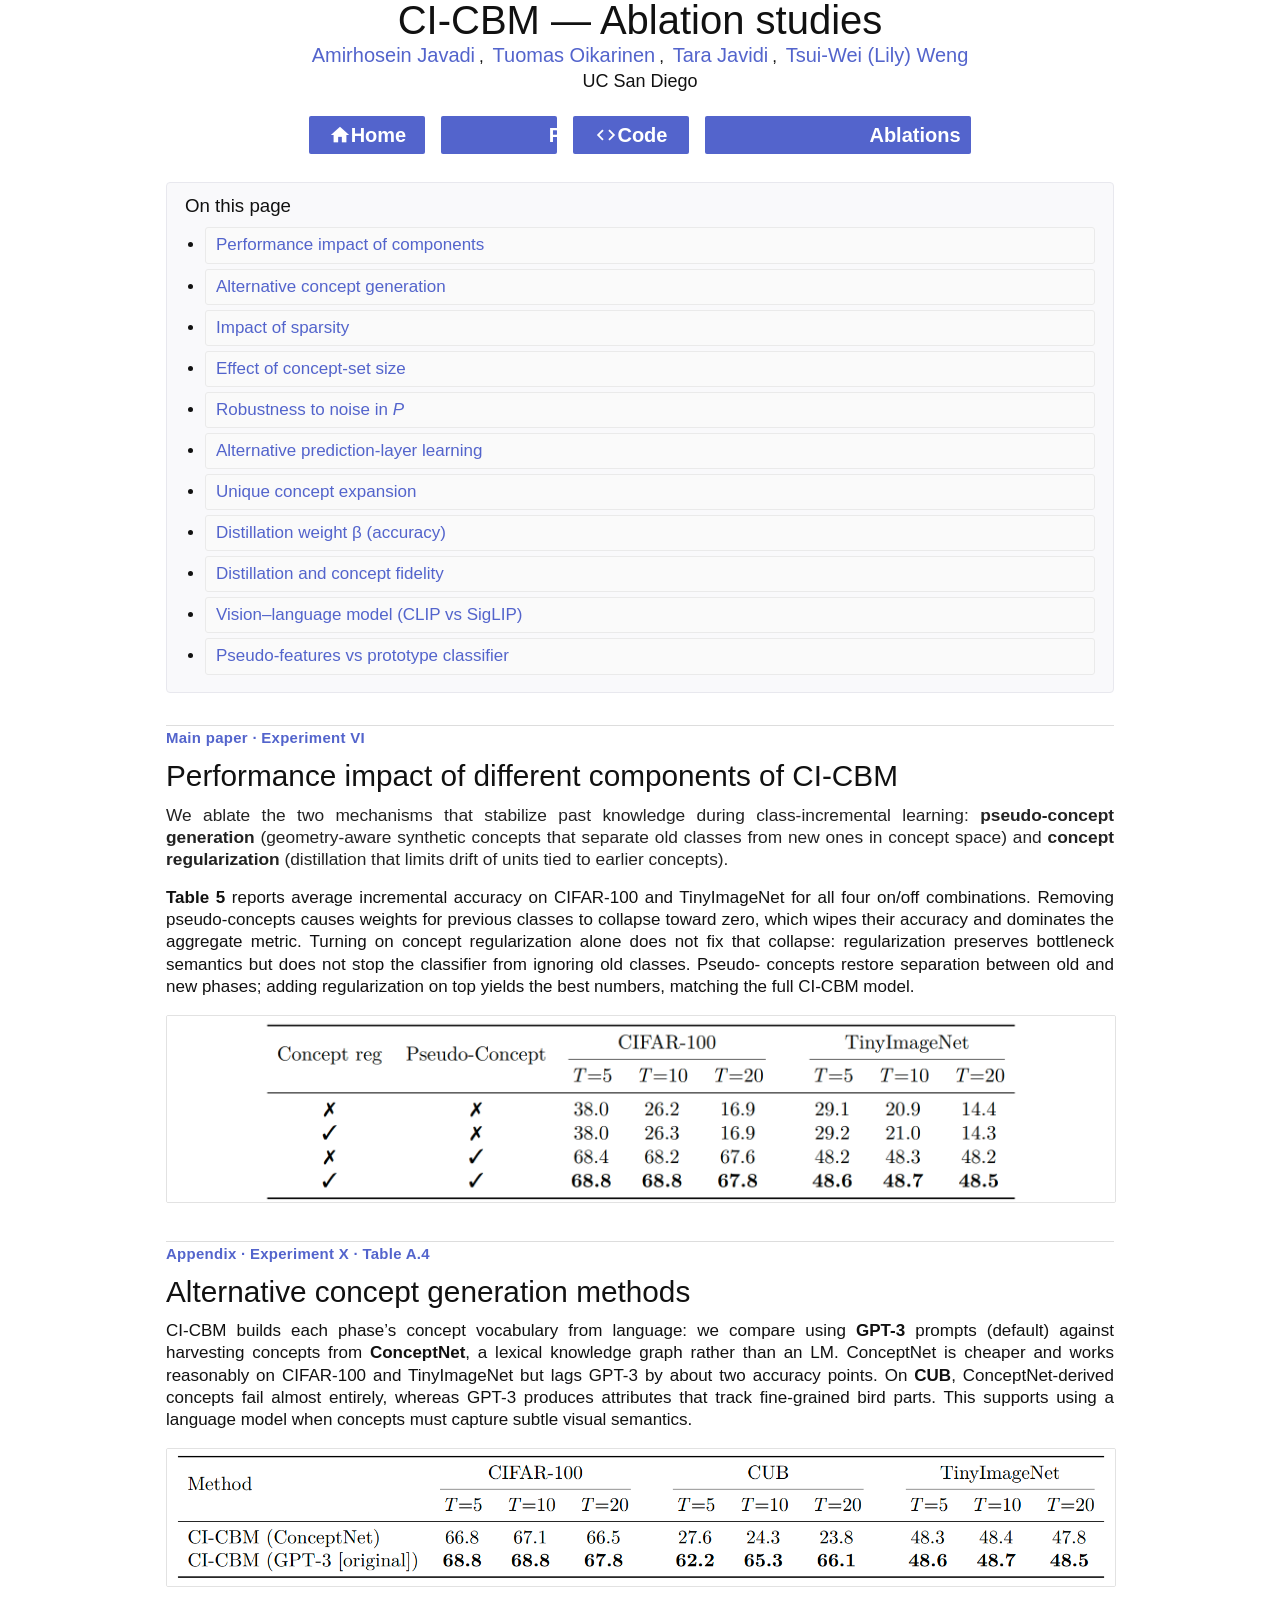
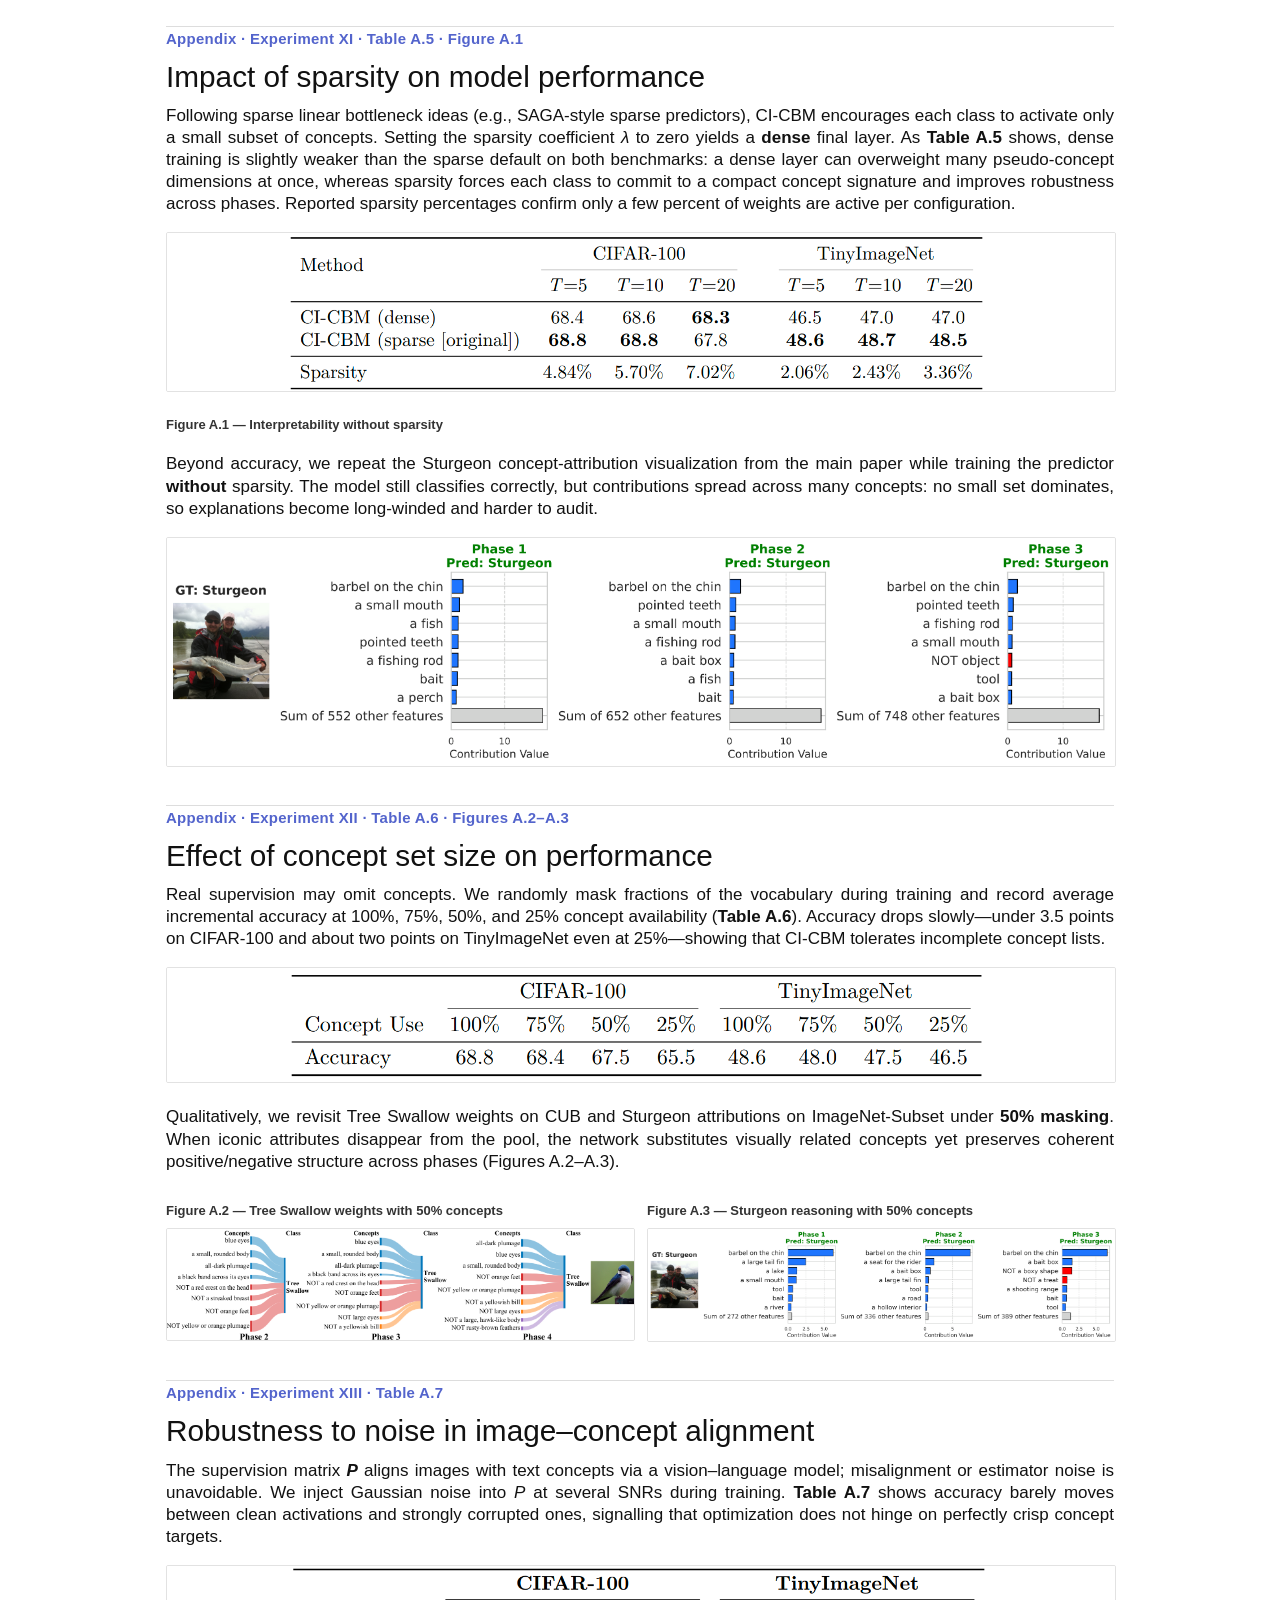
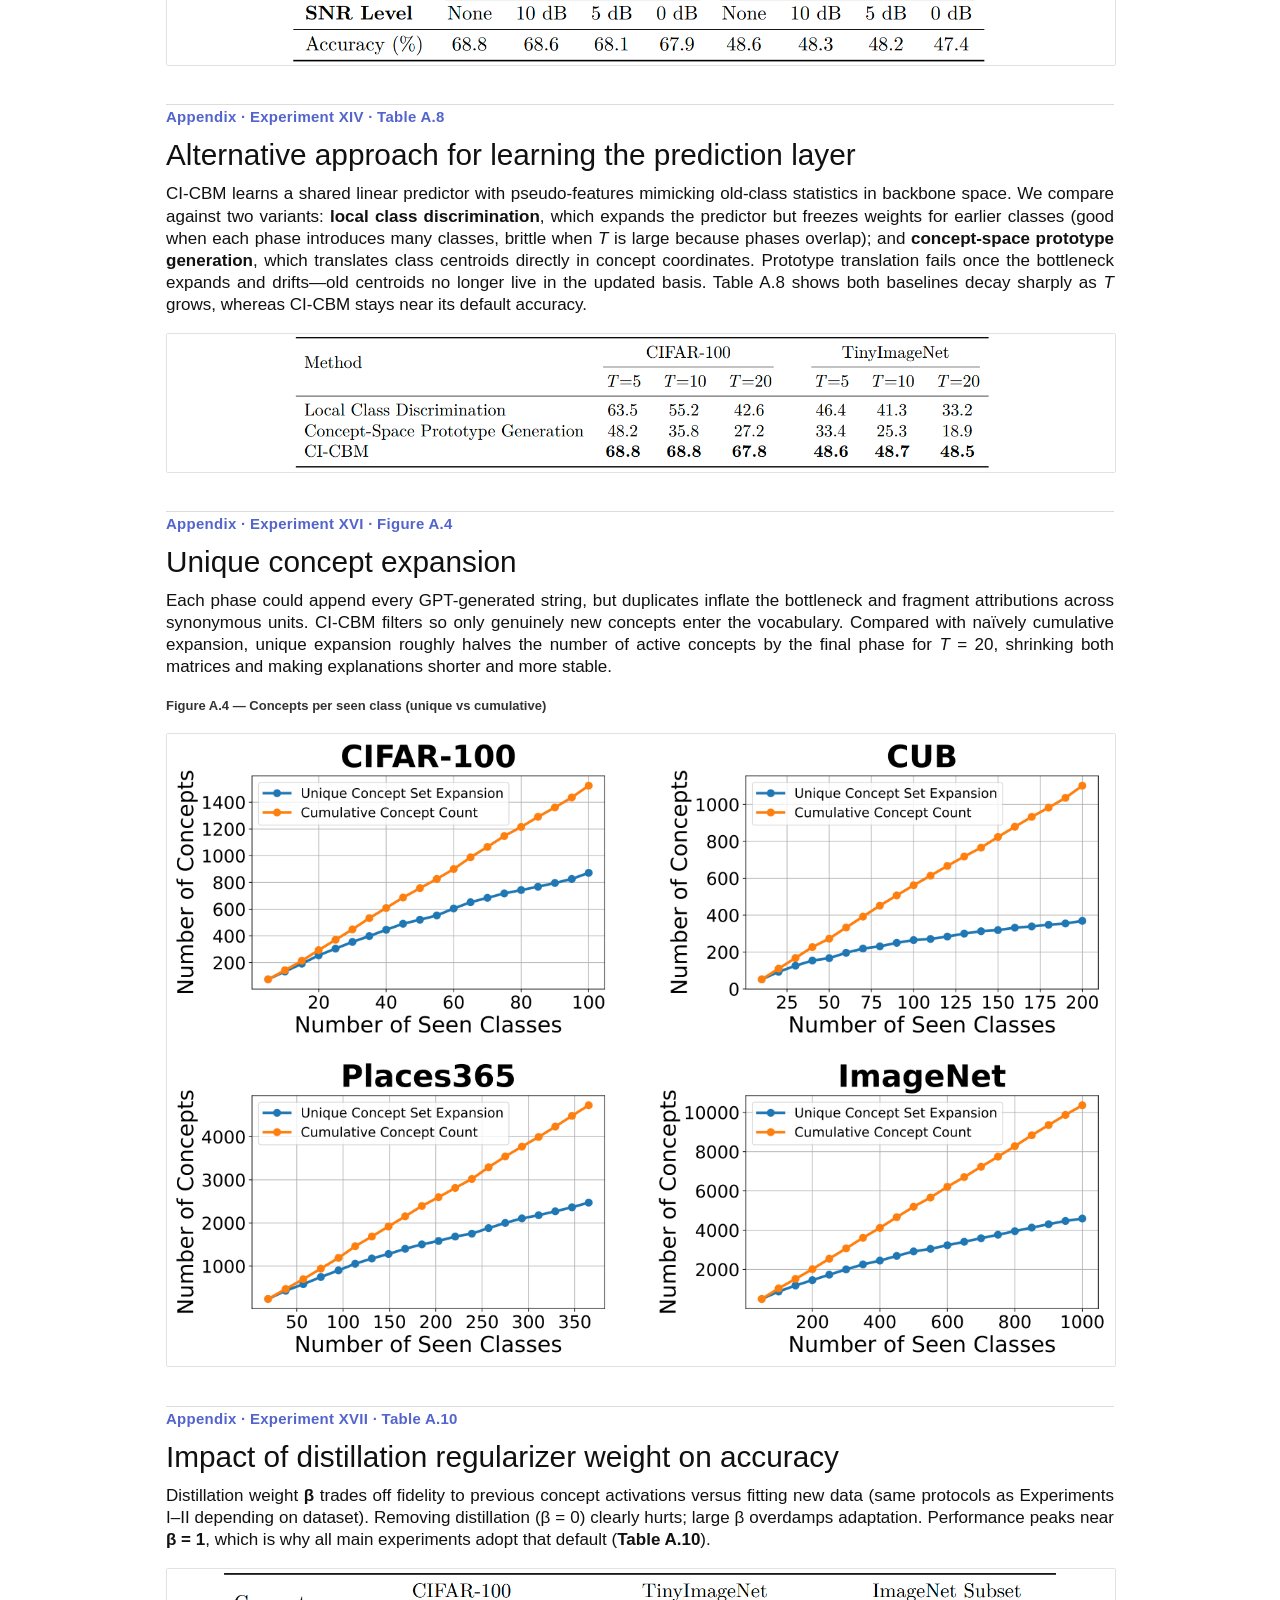
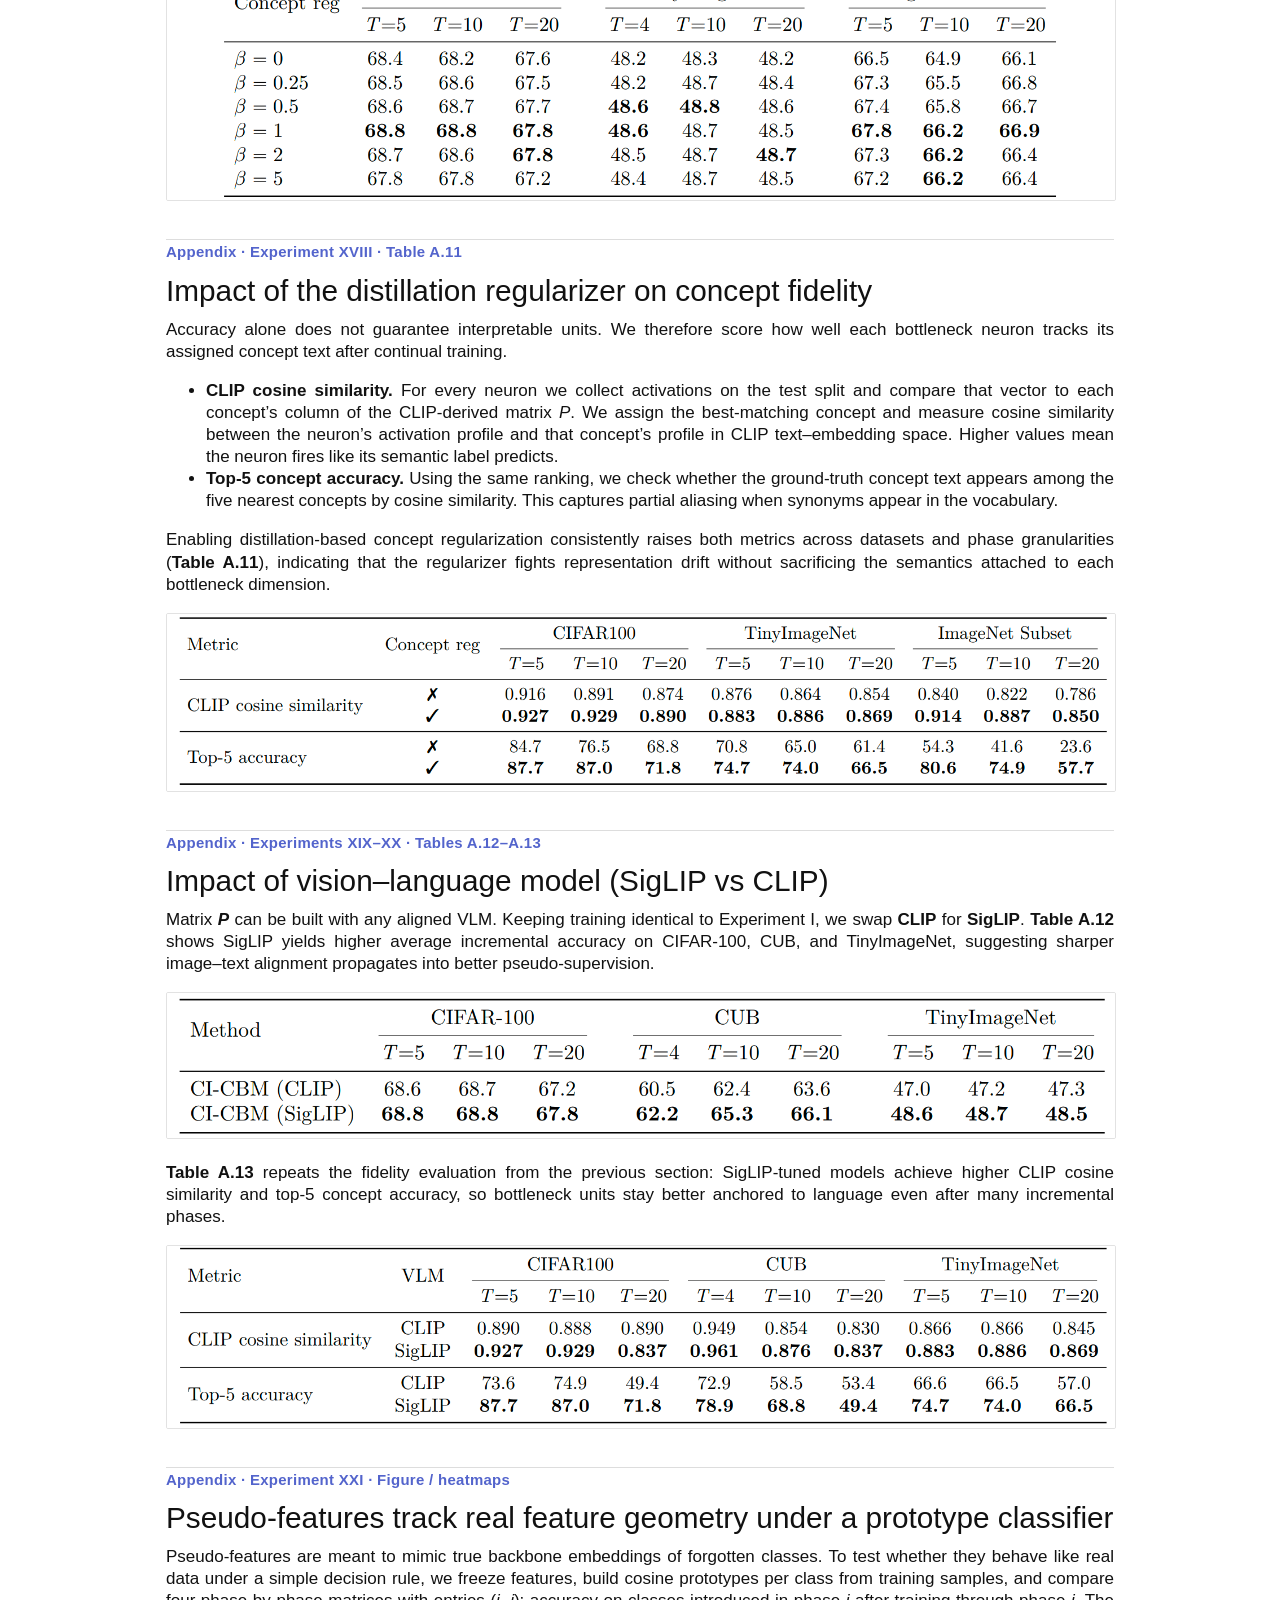
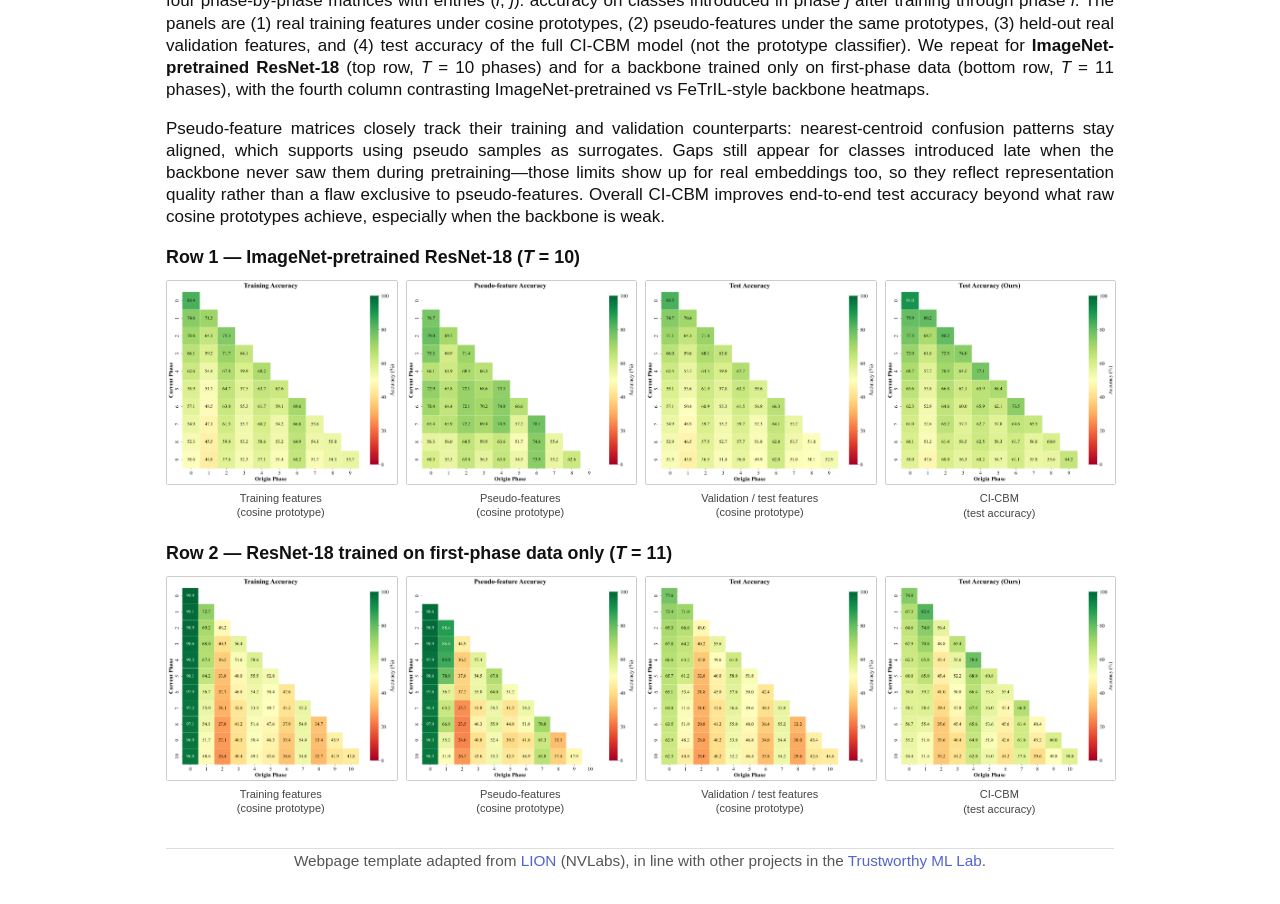
==== commit bb0fce04: "docs(site): trim ablation page meta-notes and appendix PDF section Co-authored-by: Cursor <cursorage" ====
--- a/project-website/ablation.html
+++ b/project-website/ablation.html
@@ -264,14 +264,6 @@
           Ablations
         </a>
       </div>
-      <p class="note">
-        This page mirrors the ablation discussion in the CI-CBM paper
-        (<a href="https://arxiv.org/abs/2604.14519">arXiv:2604.14519</a>). Section
-        titles match the manuscript; tables use the same numbering as in the PDF.
-        Extended backbone-forgetting tables (Experiments VII–IX), the one-class
-        increment table (Experiment XV, Table A.9), and full captions are only in
-        the <a href="https://arxiv.org/pdf/2604.14519.pdf">PDF</a>.
-      </p>
 
       <nav class="toc-ablation" aria-labelledby="toc-heading">
         <h2 id="toc-heading">On this page</h2>
@@ -287,7 +279,6 @@
           <li><a href="#sec-distill-fid">Distillation and concept fidelity</a></li>
           <li><a href="#sec-vlm">Vision–language model (CLIP vs SigLIP)</a></li>
           <li><a href="#sec-pseudo-prototype">Pseudo-features vs prototype classifier</a></li>
-          <li><a href="#appendix-figures">Other appendix figures (PDF)</a></li>
         </ul>
       </nav>
 
@@ -308,9 +299,9 @@
           weights for previous classes to collapse toward zero, which wipes their accuracy
           and dominates the aggregate metric. Turning on concept regularization alone does
           not fix that collapse: regularization preserves bottleneck semantics but does not
-          stop the classifier from ignoring old classes. Pseudo-concepts restore separation
+          stop the classifier from ignoring old classes. Pseudo-          concepts restore separation
           between old and new phases; adding regularization on top yields the best numbers,
-          matching the full CI-CBM model used elsewhere in the paper.
+          matching the full CI-CBM model.
         </p>
         <figure class="table-shot">
           <img
@@ -427,11 +418,6 @@
             </figure>
           </div>
         </div>
-        <p class="note">
-          If your checklist referred to “Figure A.1” for this subsection as well, note that
-          <strong>Figure A.1</strong> above belongs to the sparsity study; masking analyses are
-          Figures <strong>A.2</strong> and <strong>A.3</strong>, matching their order in the appendix PDF.
-        </p>
       </section>
 
       <section id="sec-noise">
@@ -538,8 +524,7 @@
           <li>
             <strong>Top-5 concept accuracy.</strong> Using the same ranking, we check whether the
             ground-truth concept text appears among the five nearest concepts by cosine similarity.
-            This captures partial aliasing when synonyms appear in the vocabulary (concept counts
-            <em>M</em> are listed in the paper).
+            This captures partial aliasing when synonyms appear in the vocabulary.
           </li>
         </ul>
         <p>
@@ -604,7 +589,7 @@
           classifier). We repeat for <strong>ImageNet-pretrained ResNet-18</strong> (top row,
           <em>T</em> = 10 phases) and for a backbone trained only on first-phase data (bottom row,
           <em>T</em> = 11 phases), with the fourth column contrasting ImageNet-pretrained vs FeTrIL-style
-          backbone heatmaps as in the manuscript.
+          backbone heatmaps.
         </p>
         <p>
           Pseudo-feature matrices closely track their training and validation counterparts: nearest-centroid
@@ -656,50 +641,6 @@
         </div>
       </section>
 
-      <section id="appendix-figures">
-        <hr />
-        <h2>Other appendix figures (PDF)</h2>
-        <p>
-          Additional PDFs in <code>figures/</code> that are not inlined above (distribution plots,
-          boundary sketches, extra qualitative panels).
-        </p>
-
-        <h3>Class distribution</h3>
-        <figure>
-          <div class="pdf-frame">
-            <object data="figures/class_distribution_visualization.pdf" type="application/pdf">
-              <p>Unable to render PDF. <a href="figures/class_distribution_visualization.pdf">Open figure</a>.</p>
-            </object>
-          </div>
-          <p class="caption">
-            <a href="figures/class_distribution_visualization.pdf">class_distribution_visualization.pdf</a>
-          </p>
-        </figure>
-
-        <h3>Global decision boundaries</h3>
-        <figure>
-          <div class="pdf-frame">
-            <object data="figures/global_decision_boundaries.pdf" type="application/pdf">
-              <p>Unable to render PDF. <a href="figures/global_decision_boundaries.pdf">Open figure</a>.</p>
-            </object>
-          </div>
-          <p class="caption">
-            <a href="figures/global_decision_boundaries.pdf">global_decision_boundaries.pdf</a>
-          </p>
-        </figure>
-
-        <h3>Additional qualitative figure</h3>
-        <figure>
-          <div class="pdf-frame">
-            <object data="figures/explain_reasoning_figure4.pdf" type="application/pdf">
-              <p>Unable to render PDF. <a href="figures/explain_reasoning_figure4.pdf">Open figure</a>.</p>
-            </object>
-          </div>
-          <p class="caption">
-            <a href="figures/explain_reasoning_figure4.pdf">explain_reasoning_figure4.pdf</a>
-          </p>
-        </figure>
-      </section>
       <section class="site-note">
         <hr />
         Webpage template adapted from
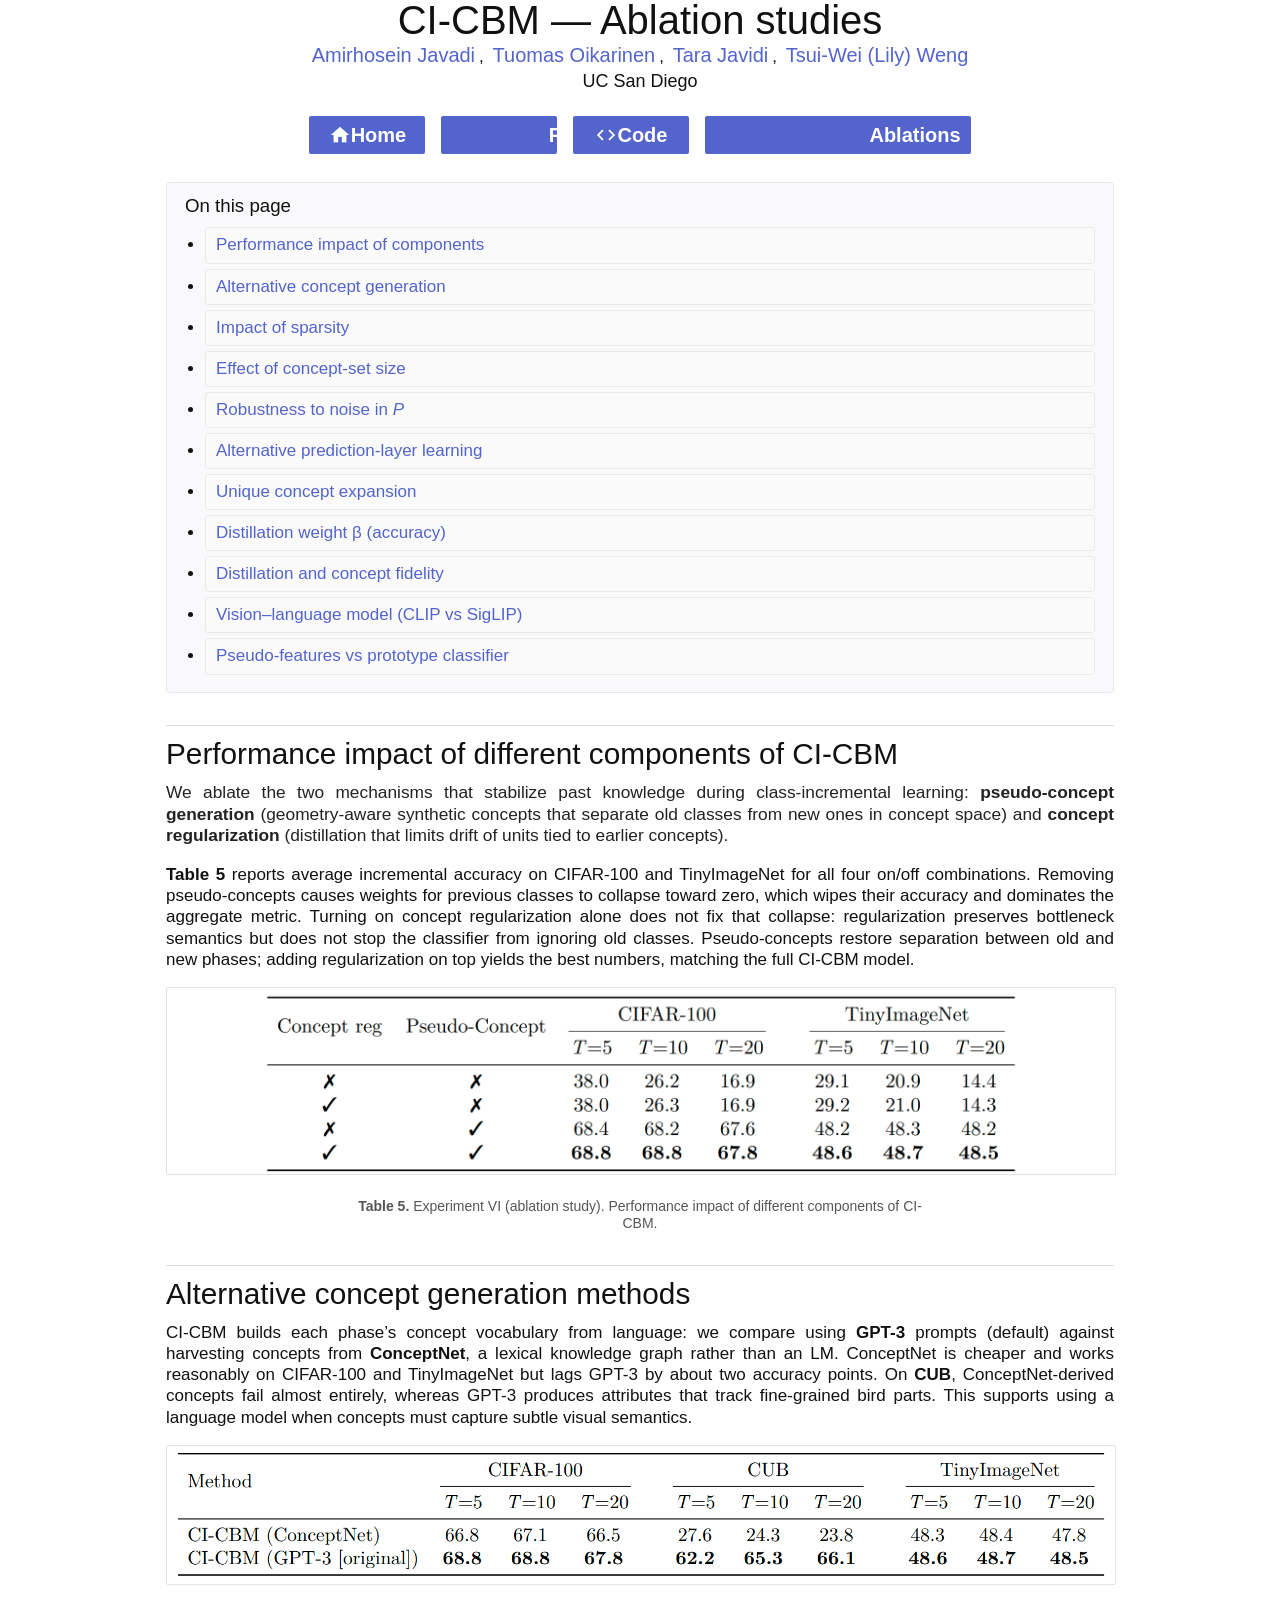
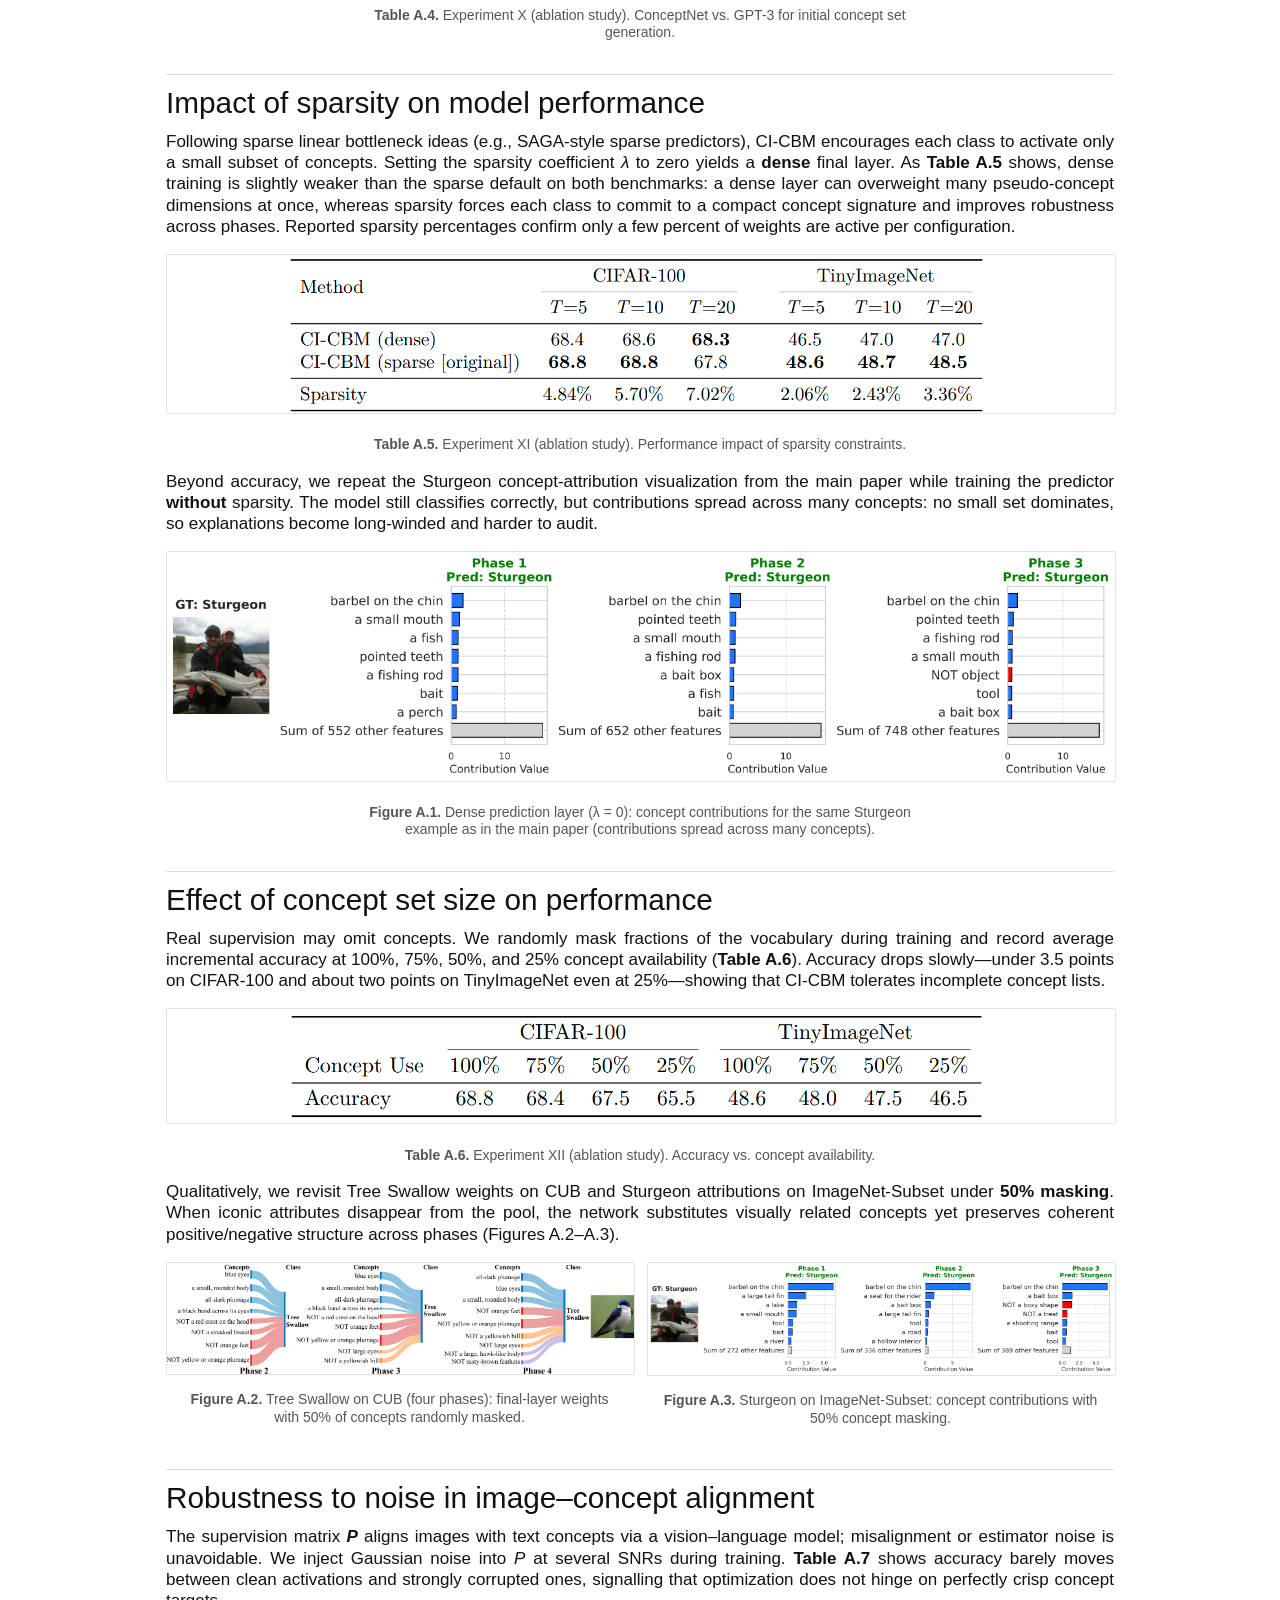
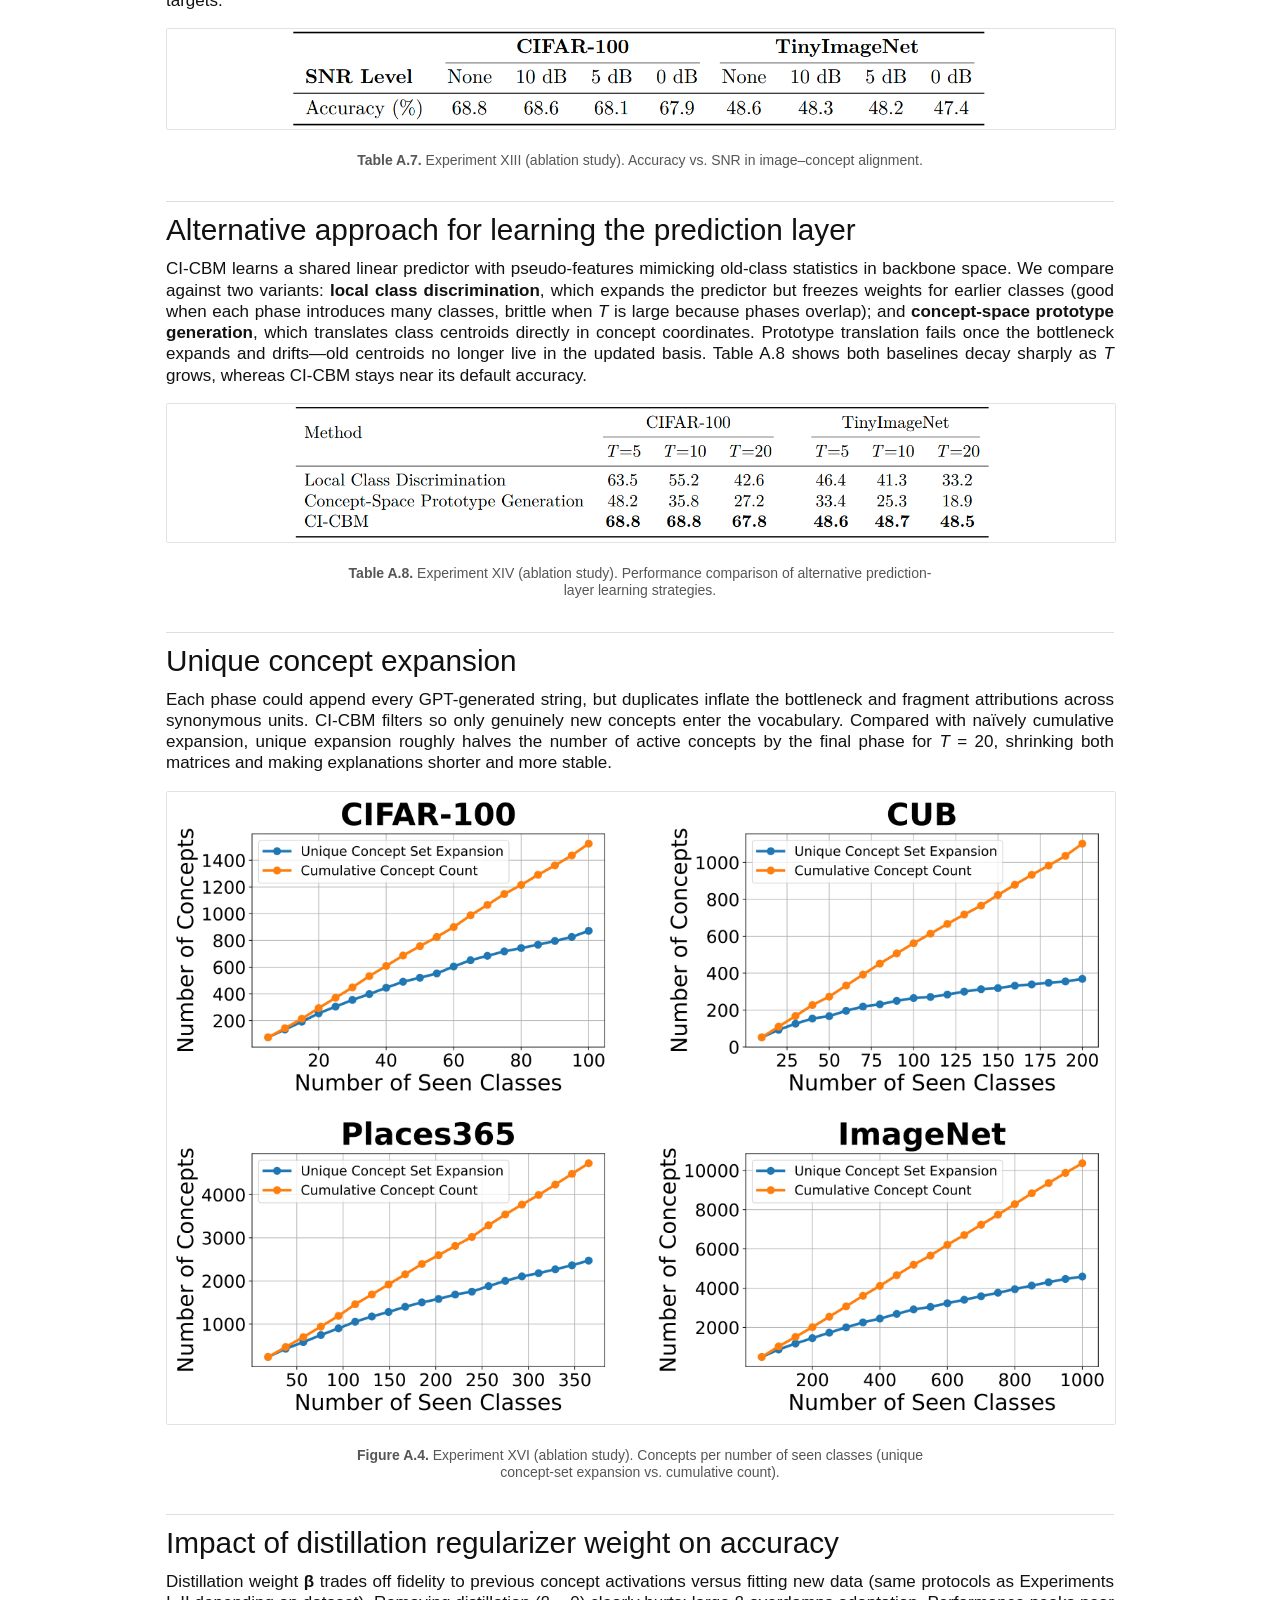
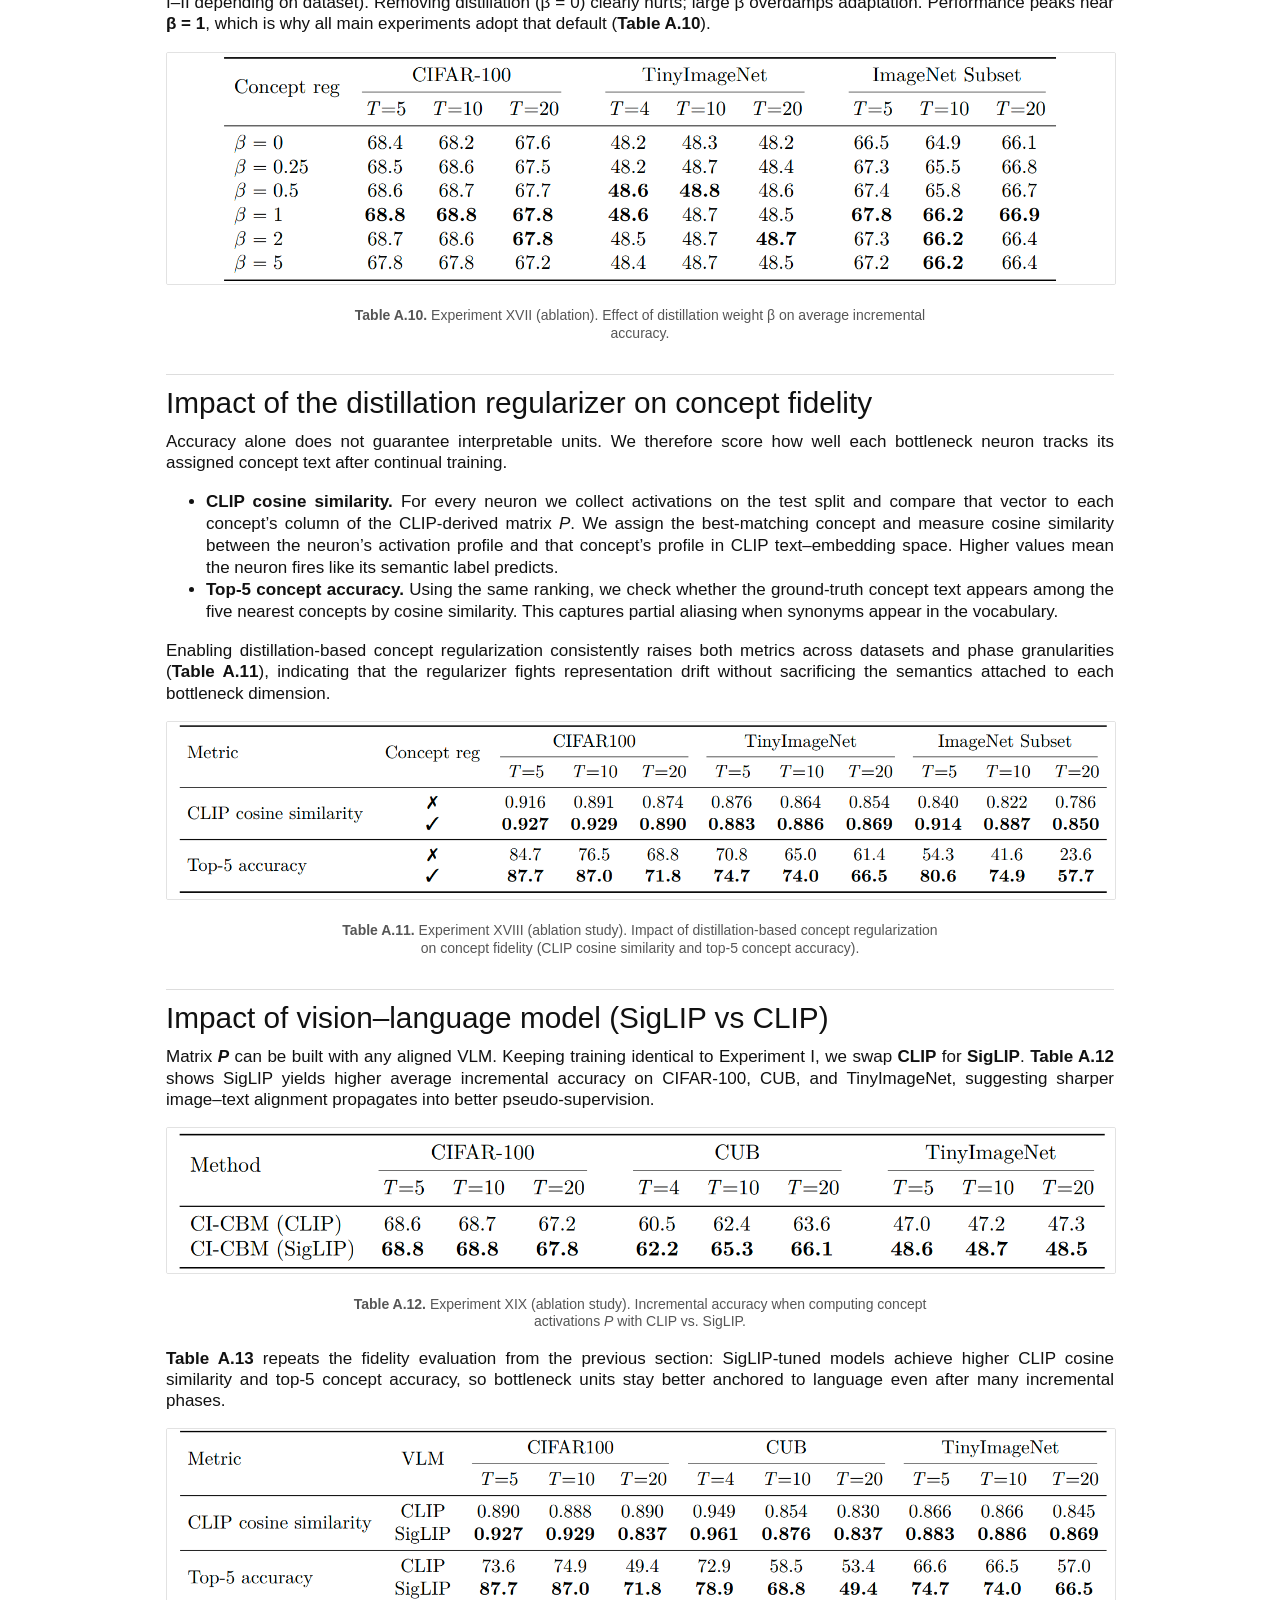
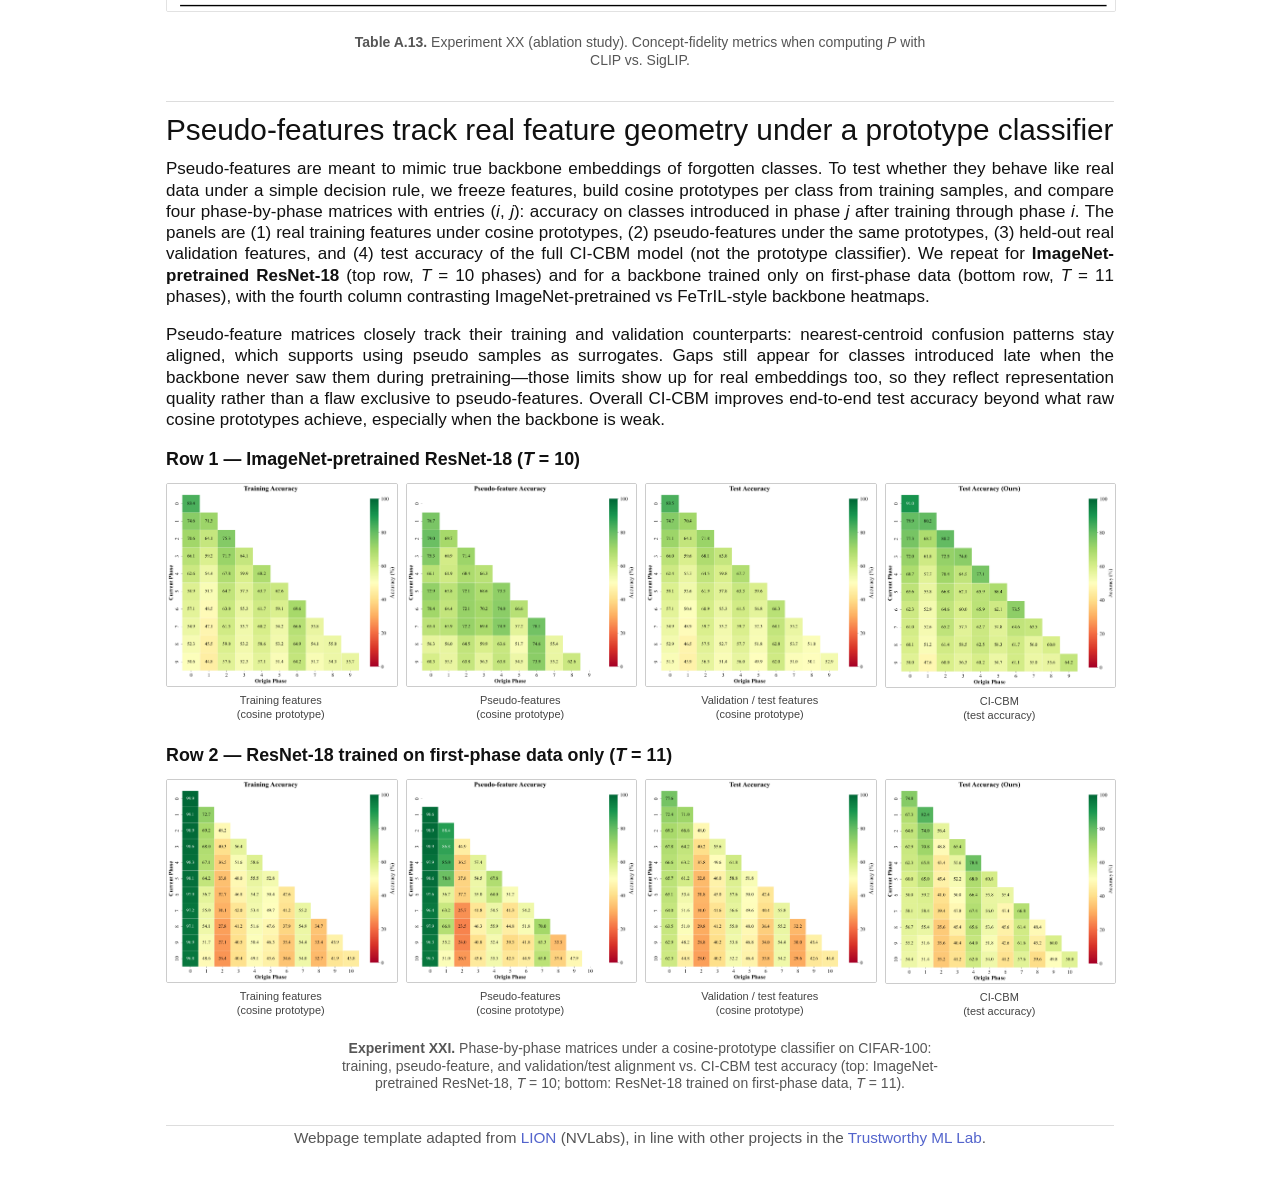
==== commit e6d55987: "docs(site): ablation captions match index.html style and paper experiments Co-authored-by: Cursor <c" ====
--- a/project-website/ablation.html
+++ b/project-website/ablation.html
@@ -20,6 +20,9 @@
       }
       a:link, a:visited { color: #5364cc; text-decoration: none; }
       a:hover { color: #208799; }
+      p {
+        line-height: 1.25em;
+      }
       h1 {
         text-align: center;
         font-size: 40px;
@@ -156,8 +159,17 @@
       .caption {
         font-size: 14px;
         color: #565656;
-        margin: 10px 80px;
+        margin-top: 10px;
+        margin-bottom: 10px;
+        margin-left: 175px;
+        margin-right: 175px;
         text-align: center;
+      }
+      @media screen and (max-width: 900px) {
+        .caption {
+          margin-left: 24px;
+          margin-right: 24px;
+        }
       }
       .site-note {
         margin-top: 32px;
@@ -169,13 +181,6 @@
         font-size: 1.02em;
         color: #222;
         margin-bottom: 1rem;
-      }
-      .sec-tag {
-        font-size: 0.88em;
-        font-weight: 600;
-        color: #5364cc;
-        letter-spacing: 0.02em;
-        margin-bottom: 6px;
       }
       .pseudo-row-heading {
         font-weight: 600;
@@ -222,11 +227,9 @@
           grid-template-columns: 1fr;
         }
       }
-      .fig-label {
-        font-size: 13px;
-        font-weight: 600;
-        margin: 10px 0 6px;
-        color: #333;
+      .two-fig .caption {
+        margin-left: 12px;
+        margin-right: 12px;
       }
     </style>
   </head>
@@ -284,7 +287,6 @@
 
       <section id="sec-components">
         <hr />
-        <div class="sec-tag">Main paper · Experiment VI</div>
         <h2>Performance impact of different components of CI-CBM</h2>
         <p class="lead">
           We ablate the two mechanisms that stabilize past knowledge during class-incremental
@@ -299,7 +301,7 @@
           weights for previous classes to collapse toward zero, which wipes their accuracy
           and dominates the aggregate metric. Turning on concept regularization alone does
           not fix that collapse: regularization preserves bottleneck semantics but does not
-          stop the classifier from ignoring old classes. Pseudo-          concepts restore separation
+          stop the classifier from ignoring old classes. Pseudo-concepts restore separation
           between old and new phases; adding regularization on top yields the best numbers,
           matching the full CI-CBM model.
         </p>
@@ -310,11 +312,11 @@
             alt="Table 5: component ablation — concept regularization and pseudo-concept generation on CIFAR-100 and TinyImageNet."
           />
         </figure>
+        <p class="caption"><b>Table 5.</b> Experiment VI (ablation study). Performance impact of different components of CI-CBM.</p>
       </section>
 
       <section id="sec-concept-gen">
         <hr />
-        <div class="sec-tag">Appendix · Experiment X · Table A.4</div>
         <h2>Alternative concept generation methods</h2>
         <p>
           CI-CBM builds each phase’s concept vocabulary from language: we compare using
@@ -333,11 +335,11 @@
             alt="Table A.4: ConceptNet vs GPT-3 concept generation."
           />
         </figure>
+        <p class="caption"><b>Table A.4.</b> Experiment X (ablation study). ConceptNet vs. GPT-3 for initial concept set generation.</p>
       </section>
 
       <section id="sec-sparsity">
         <hr />
-        <div class="sec-tag">Appendix · Experiment XI · Table A.5 · Figure A.1</div>
         <h2>Impact of sparsity on model performance</h2>
         <p>
           Following sparse linear bottleneck ideas (e.g., SAGA-style sparse predictors),
@@ -356,7 +358,7 @@
             alt="Table A.5: dense vs sparse predictor."
           />
         </figure>
-        <p class="fig-label">Figure A.1 — Interpretability without sparsity</p>
+        <p class="caption"><b>Table A.5.</b> Experiment XI (ablation study). Performance impact of sparsity constraints.</p>
         <p>
           Beyond accuracy, we repeat the Sturgeon concept-attribution visualization from the
           main paper while training the predictor <strong>without</strong> sparsity. The
@@ -370,11 +372,11 @@
             alt="Figure A.1: concept contributions for Sturgeon with dense (non-sparse) predictor."
           />
         </figure>
+        <p class="caption"><b>Figure A.1.</b> Dense prediction layer (&lambda; = 0): concept contributions for the same Sturgeon example as in the main paper (contributions spread across many concepts).</p>
       </section>
 
       <section id="sec-concept-size">
         <hr />
-        <div class="sec-tag">Appendix · Experiment XII · Table A.6 · Figures A.2–A.3</div>
         <h2>Effect of concept set size on performance</h2>
         <p>
           Real supervision may omit concepts. We randomly mask fractions of the vocabulary
@@ -390,6 +392,7 @@
             alt="Table A.6: accuracy vs fraction of concepts available."
           />
         </figure>
+        <p class="caption"><b>Table A.6.</b> Experiment XII (ablation study). Accuracy vs. concept availability.</p>
         <p>
           Qualitatively, we revisit Tree Swallow weights on CUB and Sturgeon attributions on
           ImageNet-Subset under <strong>50% masking</strong>. When iconic attributes disappear
@@ -398,7 +401,6 @@
         </p>
         <div class="two-fig">
           <div>
-            <p class="fig-label">Figure A.2 — Tree Swallow weights with 50% concepts</p>
             <figure class="table-shot" style="margin:0;">
               <img
                 src="figures/appendix_FigureA2_TreeSwallow_masked.png"
@@ -406,9 +408,9 @@
                 alt="Figure A.2: Tree Swallow final-layer weights with half of concepts masked."
               />
             </figure>
+            <p class="caption"><b>Figure A.2.</b> Tree Swallow on CUB (four phases): final-layer weights with 50% of concepts randomly masked.</p>
           </div>
           <div>
-            <p class="fig-label">Figure A.3 — Sturgeon reasoning with 50% concepts</p>
             <figure class="table-shot" style="margin:0;">
               <img
                 src="figures/appendix_FigureA3_Sturgeon_masked_reasoning.png"
@@ -416,13 +418,13 @@
                 alt="Figure A.3: concept contributions for Sturgeon under 50% concept masking."
               />
             </figure>
+            <p class="caption"><b>Figure A.3.</b> Sturgeon on ImageNet-Subset: concept contributions with 50% concept masking.</p>
           </div>
         </div>
       </section>
 
       <section id="sec-noise">
         <hr />
-        <div class="sec-tag">Appendix · Experiment XIII · Table A.7</div>
         <h2>Robustness to noise in image–concept alignment</h2>
         <p>
           The supervision matrix <strong><em>P</em></strong> aligns images with text concepts via a
@@ -438,11 +440,11 @@
             alt="Table A.7: accuracy vs SNR noise in concept activations."
           />
         </figure>
+        <p class="caption"><b>Table A.7.</b> Experiment XIII (ablation study). Accuracy vs. SNR in image–concept alignment.</p>
       </section>
 
       <section id="sec-alt-predictor">
         <hr />
-        <div class="sec-tag">Appendix · Experiment XIV · Table A.8</div>
         <h2>Alternative approach for learning the prediction layer</h2>
         <p>
           CI-CBM learns a shared linear predictor with pseudo-features mimicking old-class
@@ -462,11 +464,11 @@
             alt="Table A.8: alternative strategies for learning the prediction layer."
           />
         </figure>
+        <p class="caption"><b>Table A.8.</b> Experiment XIV (ablation study). Performance comparison of alternative prediction-layer learning strategies.</p>
       </section>
 
       <section id="sec-unique-concepts">
         <hr />
-        <div class="sec-tag">Appendix · Experiment XVI · Figure A.4</div>
         <h2>Unique concept expansion</h2>
         <p>
           Each phase could append every GPT-generated string, but duplicates inflate the
@@ -475,7 +477,6 @@
           unique expansion roughly halves the number of active concepts by the final phase for
           <em>T</em> = 20, shrinking both matrices and making explanations shorter and more stable.
         </p>
-        <p class="fig-label">Figure A.4 — Concepts per seen class (unique vs cumulative)</p>
         <figure class="table-shot">
           <img
             src="figures/appendix_FigureA4_concept_vs_class.png"
@@ -483,11 +484,11 @@
             alt="Figure A.4: concepts per number of seen classes for unique vs cumulative expansion."
           />
         </figure>
+        <p class="caption"><b>Figure A.4.</b> Experiment XVI (ablation study). Concepts per number of seen classes (unique concept-set expansion vs. cumulative count).</p>
       </section>
 
       <section id="sec-distill-acc">
         <hr />
-        <div class="sec-tag">Appendix · Experiment XVII · Table A.10</div>
         <h2>Impact of distillation regularizer weight on accuracy</h2>
         <p>
           Distillation weight <strong>&beta;</strong> trades off fidelity to previous concept
@@ -503,11 +504,11 @@
             alt="Table A.10: accuracy vs distillation weight beta."
           />
         </figure>
+        <p class="caption"><b>Table A.10.</b> Experiment XVII (ablation). Effect of distillation weight &beta; on average incremental accuracy.</p>
       </section>
 
       <section id="sec-distill-fid">
         <hr />
-        <div class="sec-tag">Appendix · Experiment XVIII · Table A.11</div>
         <h2>Impact of the distillation regularizer on concept fidelity</h2>
         <p>
           Accuracy alone does not guarantee interpretable units. We therefore score how well each
@@ -540,11 +541,11 @@
             alt="Table A.11: concept fidelity with vs without concept regularization."
           />
         </figure>
+        <p class="caption"><b>Table A.11.</b> Experiment XVIII (ablation study). Impact of distillation-based concept regularization on concept fidelity (CLIP cosine similarity and top-5 concept accuracy).</p>
       </section>
 
       <section id="sec-vlm">
         <hr />
-        <div class="sec-tag">Appendix · Experiments XIX–XX · Tables A.12–A.13</div>
         <h2>Impact of vision–language model (SigLIP vs CLIP)</h2>
         <p>
           Matrix <strong><em>P</em></strong> can be built with any aligned VLM. Keeping training
@@ -560,6 +561,7 @@
             alt="Table A.12: CLIP vs SigLIP for computing P — classification accuracy."
           />
         </figure>
+        <p class="caption"><b>Table A.12.</b> Experiment XIX (ablation study). Incremental accuracy when computing concept activations <em>P</em> with CLIP vs. SigLIP.</p>
         <p>
           <strong>Table A.13</strong> repeats the fidelity evaluation from the previous section:
           SigLIP-tuned models achieve higher CLIP cosine similarity and top-5 concept accuracy,
@@ -572,11 +574,11 @@
             alt="Table A.13: CLIP vs SigLIP — concept fidelity metrics."
           />
         </figure>
+        <p class="caption"><b>Table A.13.</b> Experiment XX (ablation study). Concept-fidelity metrics when computing <em>P</em> with CLIP vs. SigLIP.</p>
       </section>
 
       <section id="sec-pseudo-prototype">
         <hr />
-        <div class="sec-tag">Appendix · Experiment XXI · Figure / heatmaps</div>
         <h2>Pseudo-features track real feature geometry under a prototype classifier</h2>
         <p>
           Pseudo-features are meant to mimic true backbone embeddings of forgotten classes. To test
@@ -639,6 +641,7 @@
             <div class="mini-cap">CI-CBM<br />(test accuracy)</div>
           </div>
         </div>
+        <p class="caption"><b>Experiment XXI.</b> Phase-by-phase matrices under a cosine-prototype classifier on CIFAR-100: training, pseudo-feature, and validation/test alignment vs. CI-CBM test accuracy (top: ImageNet-pretrained ResNet-18, <em>T</em> = 10; bottom: ResNet-18 trained on first-phase data, <em>T</em> = 11).</p>
       </section>
 
       <section class="site-note">
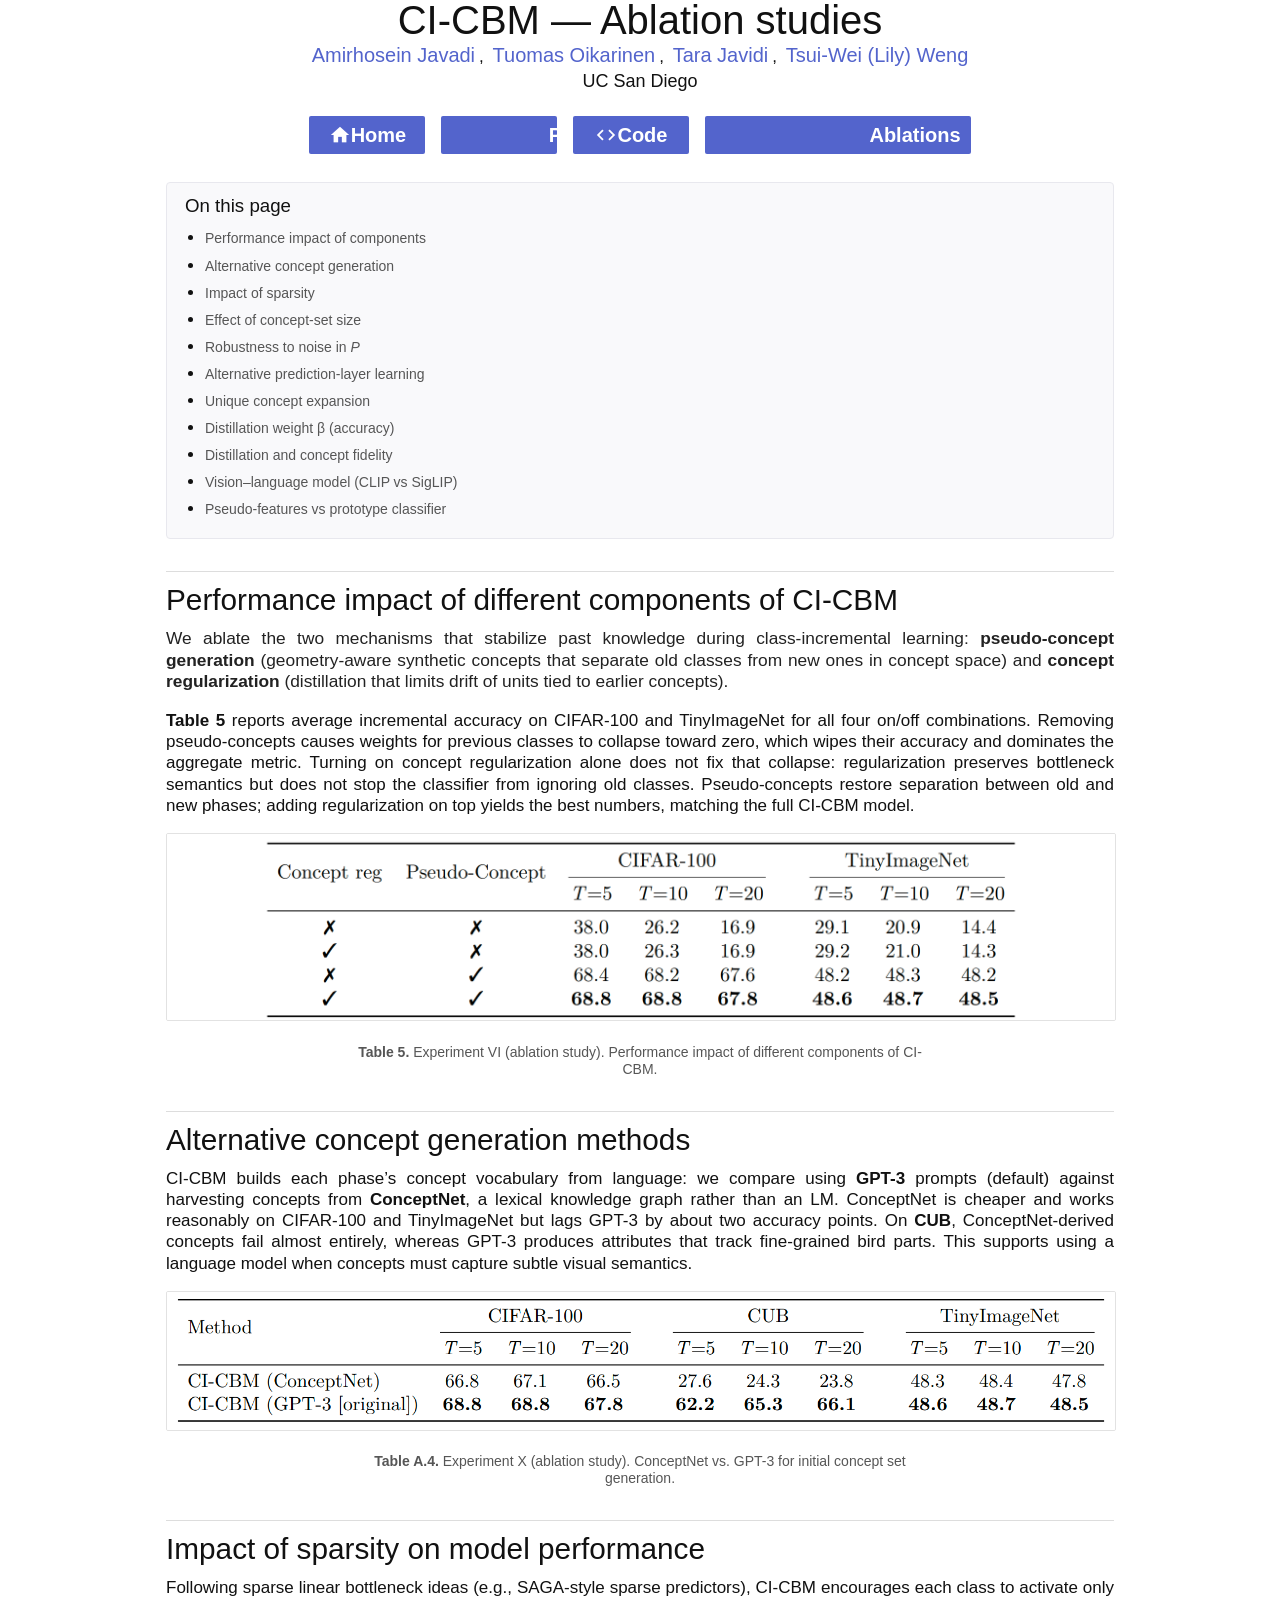
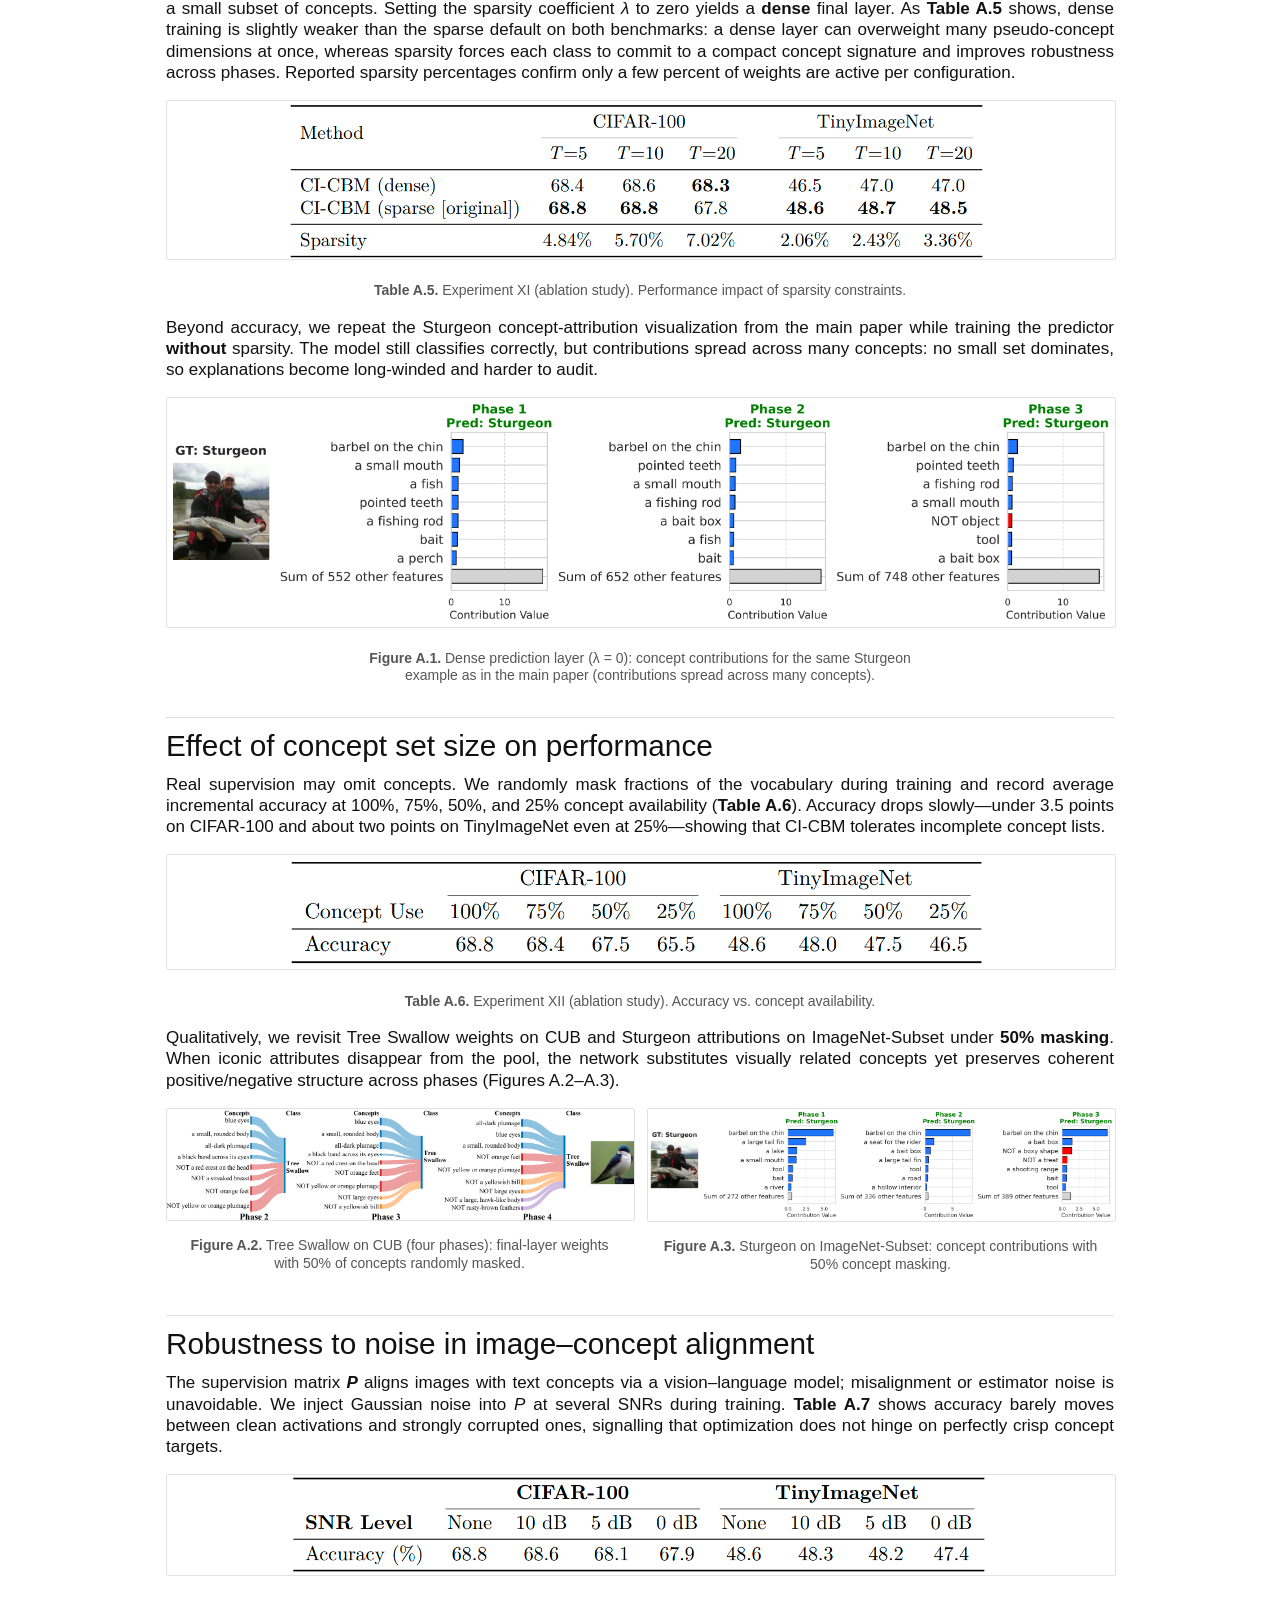
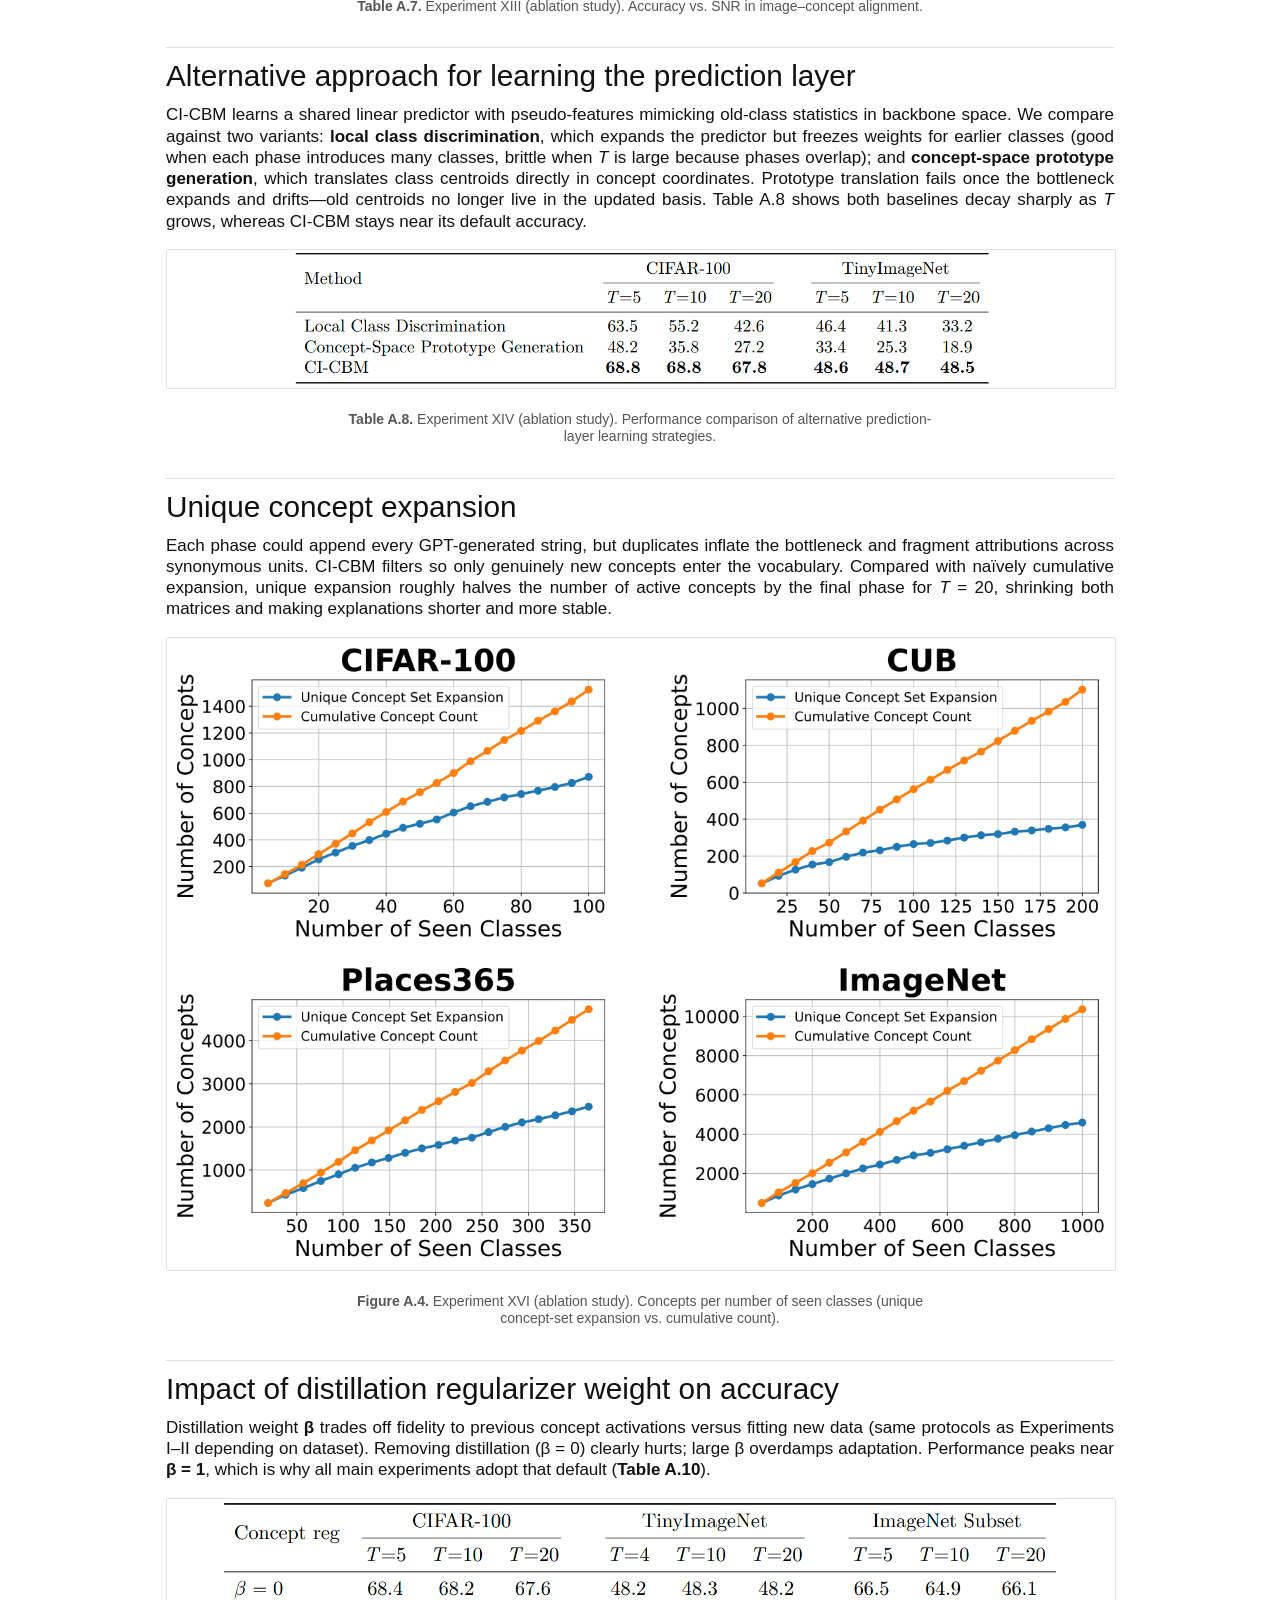
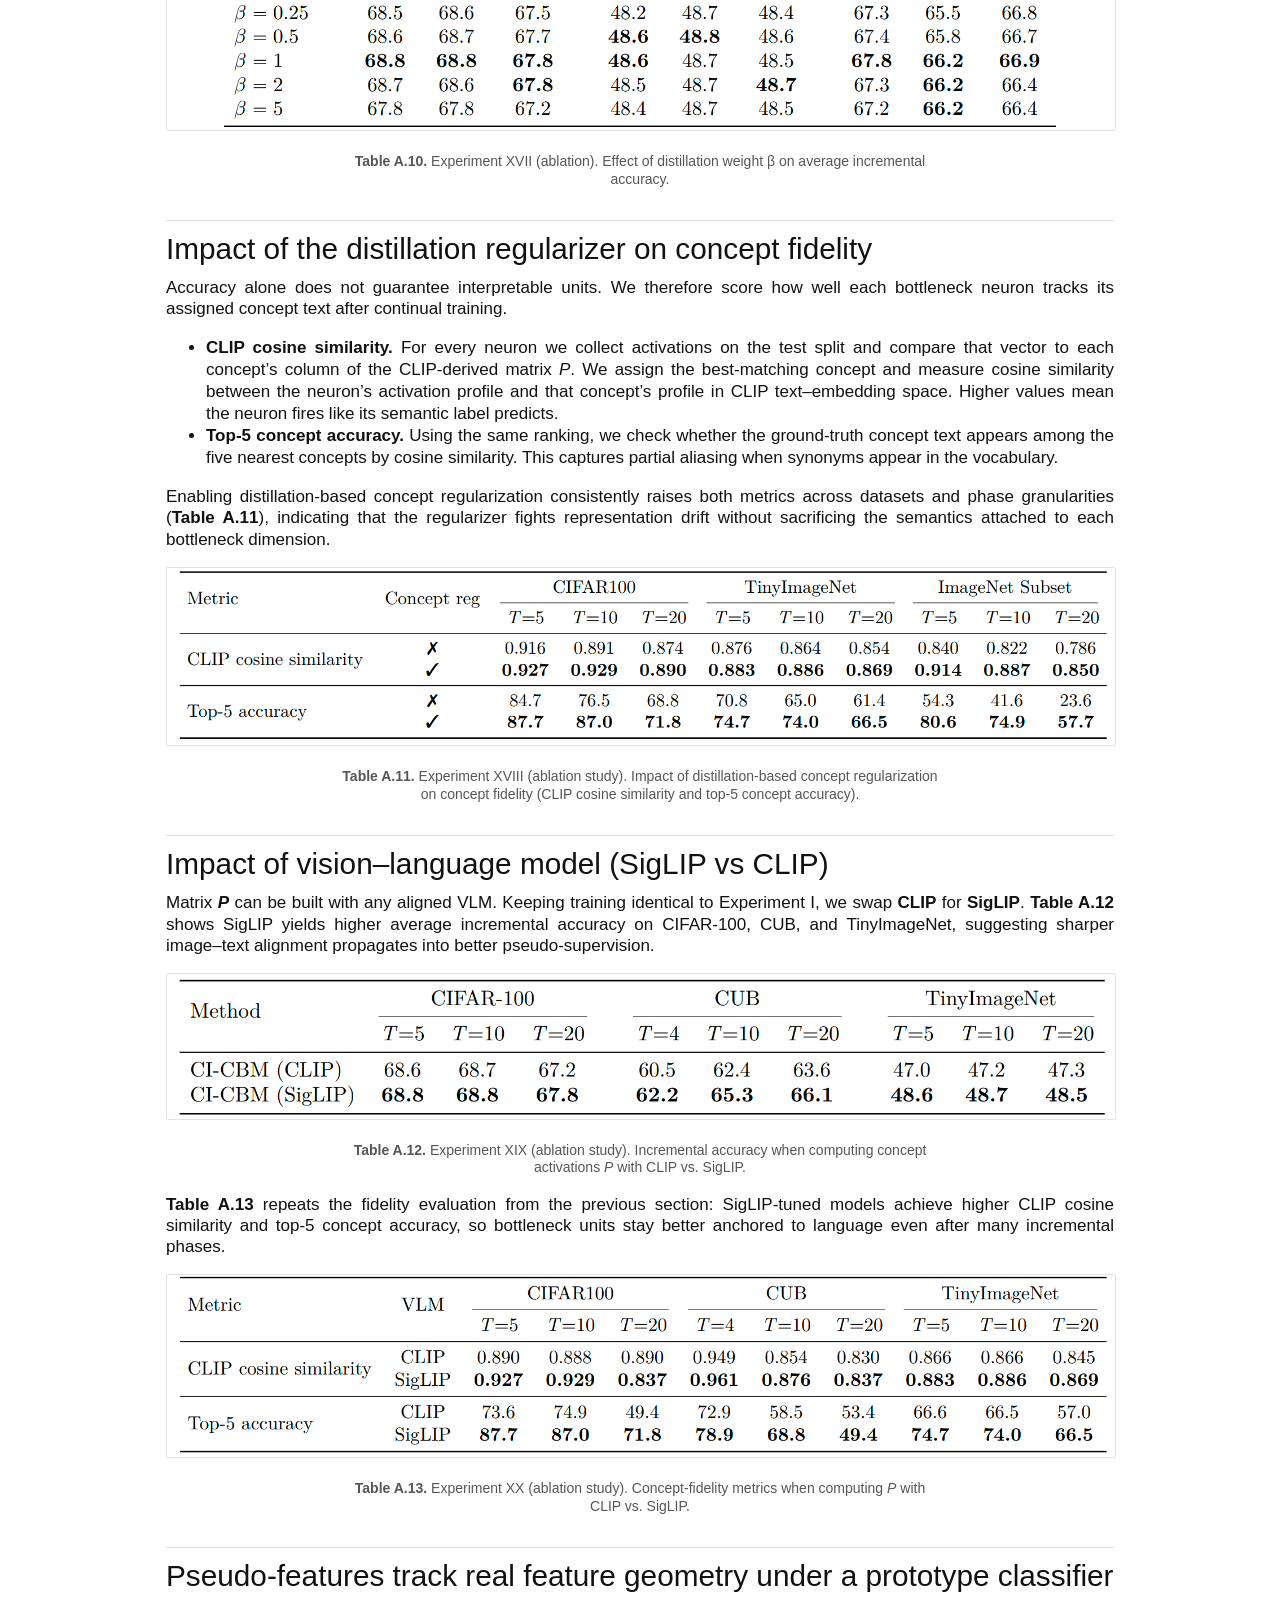
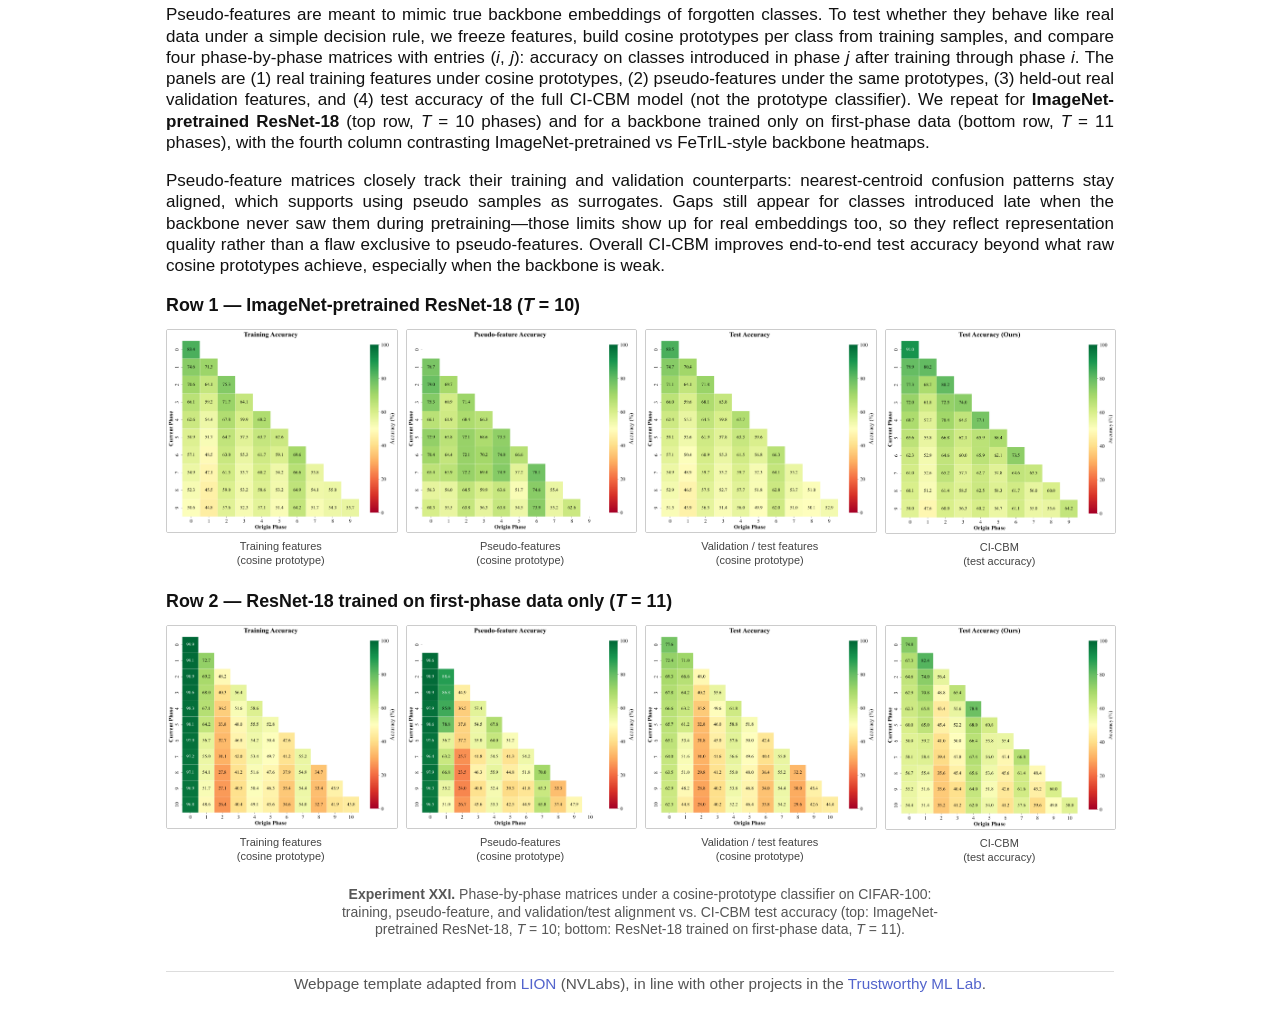
==== commit 266268fc: "fix(site): TOC list gray styling — remove appendix-toc grid clash with captions Co-authored-by: Curs" ====
--- a/project-website/ablation.html
+++ b/project-website/ablation.html
@@ -103,37 +103,23 @@
         font-size: 1.1em;
         margin: 0 0 10px;
       }
-      .toc-ablation ul {
-        margin: 0;
-        padding-left: 1.25rem;
-      }
-      .toc-ablation li { margin: 6px 0; }
-      .toc-ablation ul.appendix-toc {
-        display: block;
+      .toc-ablation .ablation-toc-list {
+        margin: 8px 0 0;
         padding-left: 1.25rem;
         list-style: disc;
       }
-      .toc-ablation ul.appendix-toc li {
+      .toc-ablation .ablation-toc-list li {
         margin: 5px 0;
       }
-      .appendix-toc {
-        list-style: none;
-        padding-left: 0;
-        margin: 12px 0 24px;
-        display: grid;
-        gap: 6px;
-      }
-      @media screen and (min-width: 640px) {
-        .appendix-toc {
-          grid-template-columns: repeat(2, 1fr);
-        }
-      }
-      .appendix-toc a {
-        display: block;
-        padding: 6px 10px;
-        background: #fafafa;
-        border: 1px solid #eaeaea;
-        border-radius: 3px;
+      .toc-ablation .ablation-toc-list a:link,
+      .toc-ablation .ablation-toc-list a:visited {
+        color: #565656;
+        text-decoration: none;
+        font-size: 14px;
+      }
+      .toc-ablation .ablation-toc-list a:hover {
+        color: #208799;
+        text-decoration: underline;
       }
       .table-shot {
         margin: 16px 0;
@@ -164,6 +150,9 @@
         margin-left: 175px;
         margin-right: 175px;
         text-align: center;
+      }
+      .caption b {
+        color: #565656;
       }
       @media screen and (max-width: 900px) {
         .caption {
@@ -270,7 +259,7 @@
 
       <nav class="toc-ablation" aria-labelledby="toc-heading">
         <h2 id="toc-heading">On this page</h2>
-        <ul class="appendix-toc">
+        <ul class="ablation-toc-list">
           <li><a href="#sec-components">Performance impact of components</a></li>
           <li><a href="#sec-concept-gen">Alternative concept generation</a></li>
           <li><a href="#sec-sparsity">Impact of sparsity</a></li>
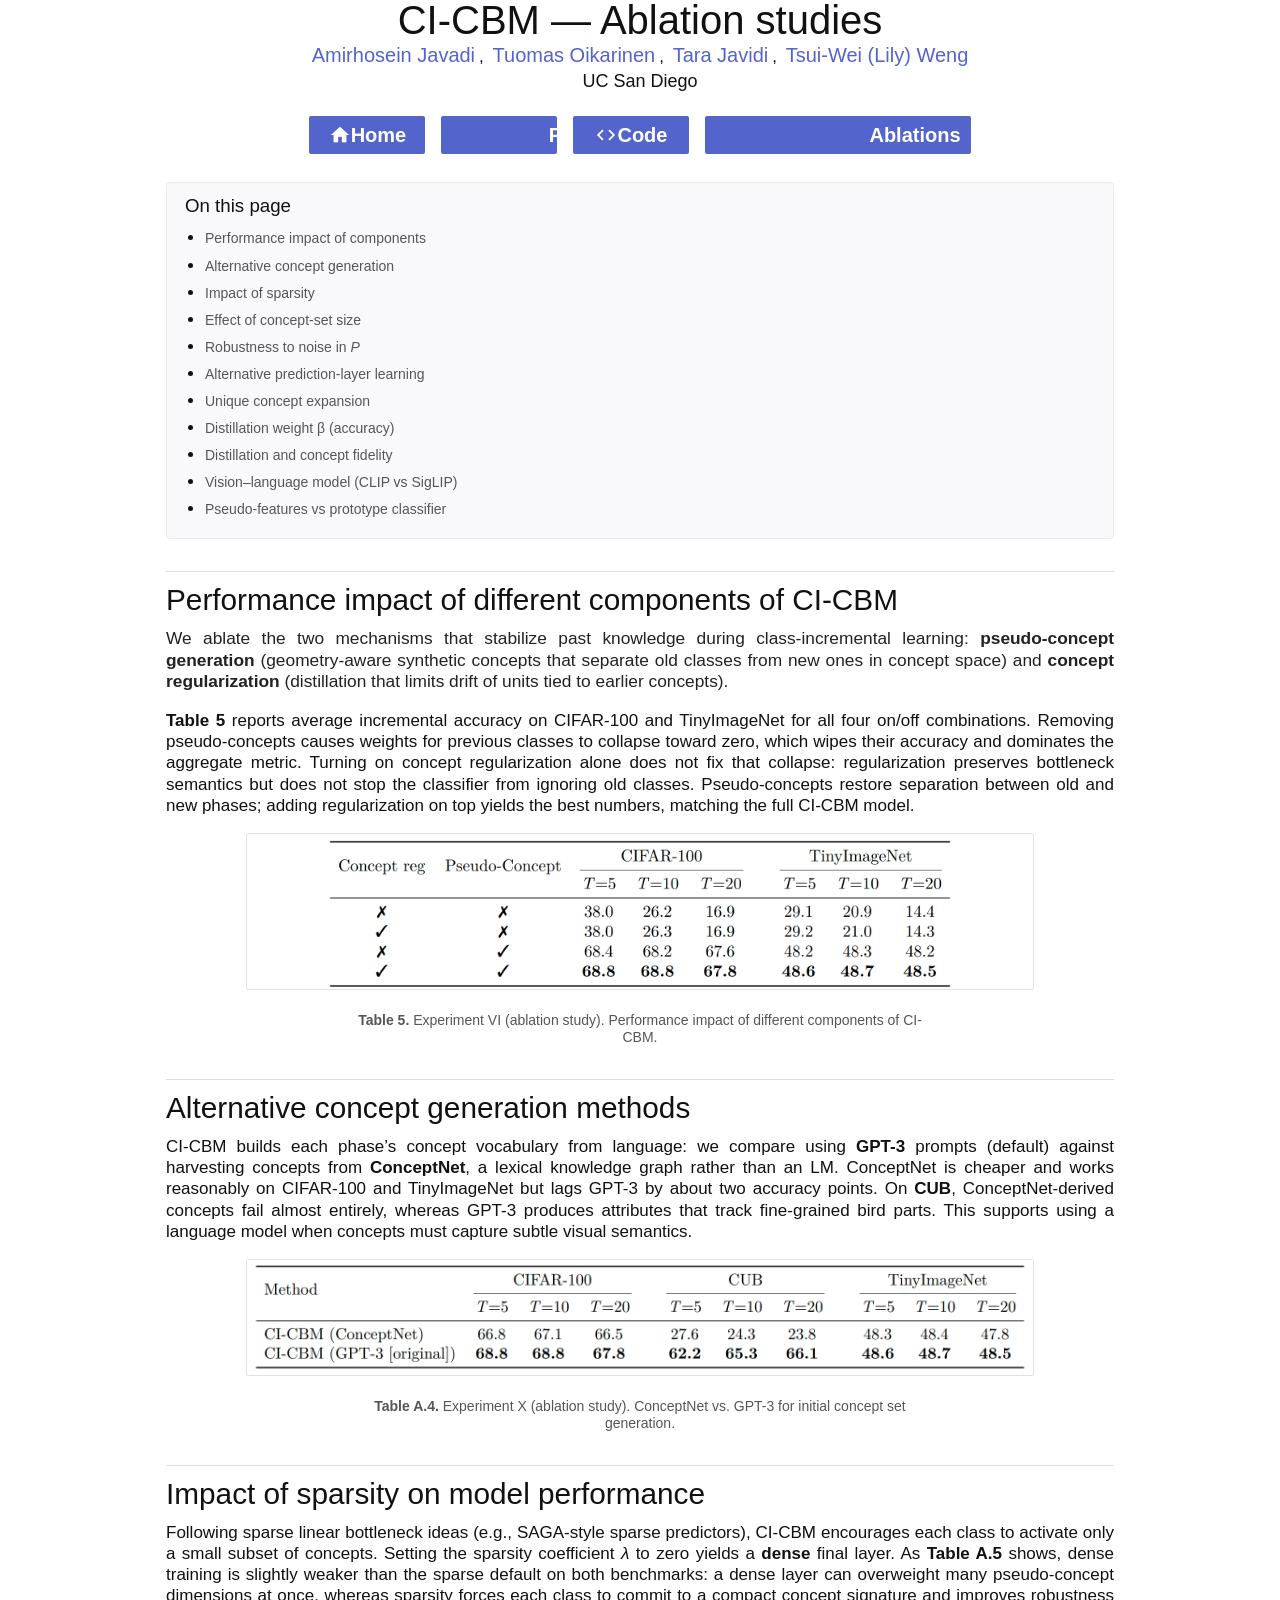
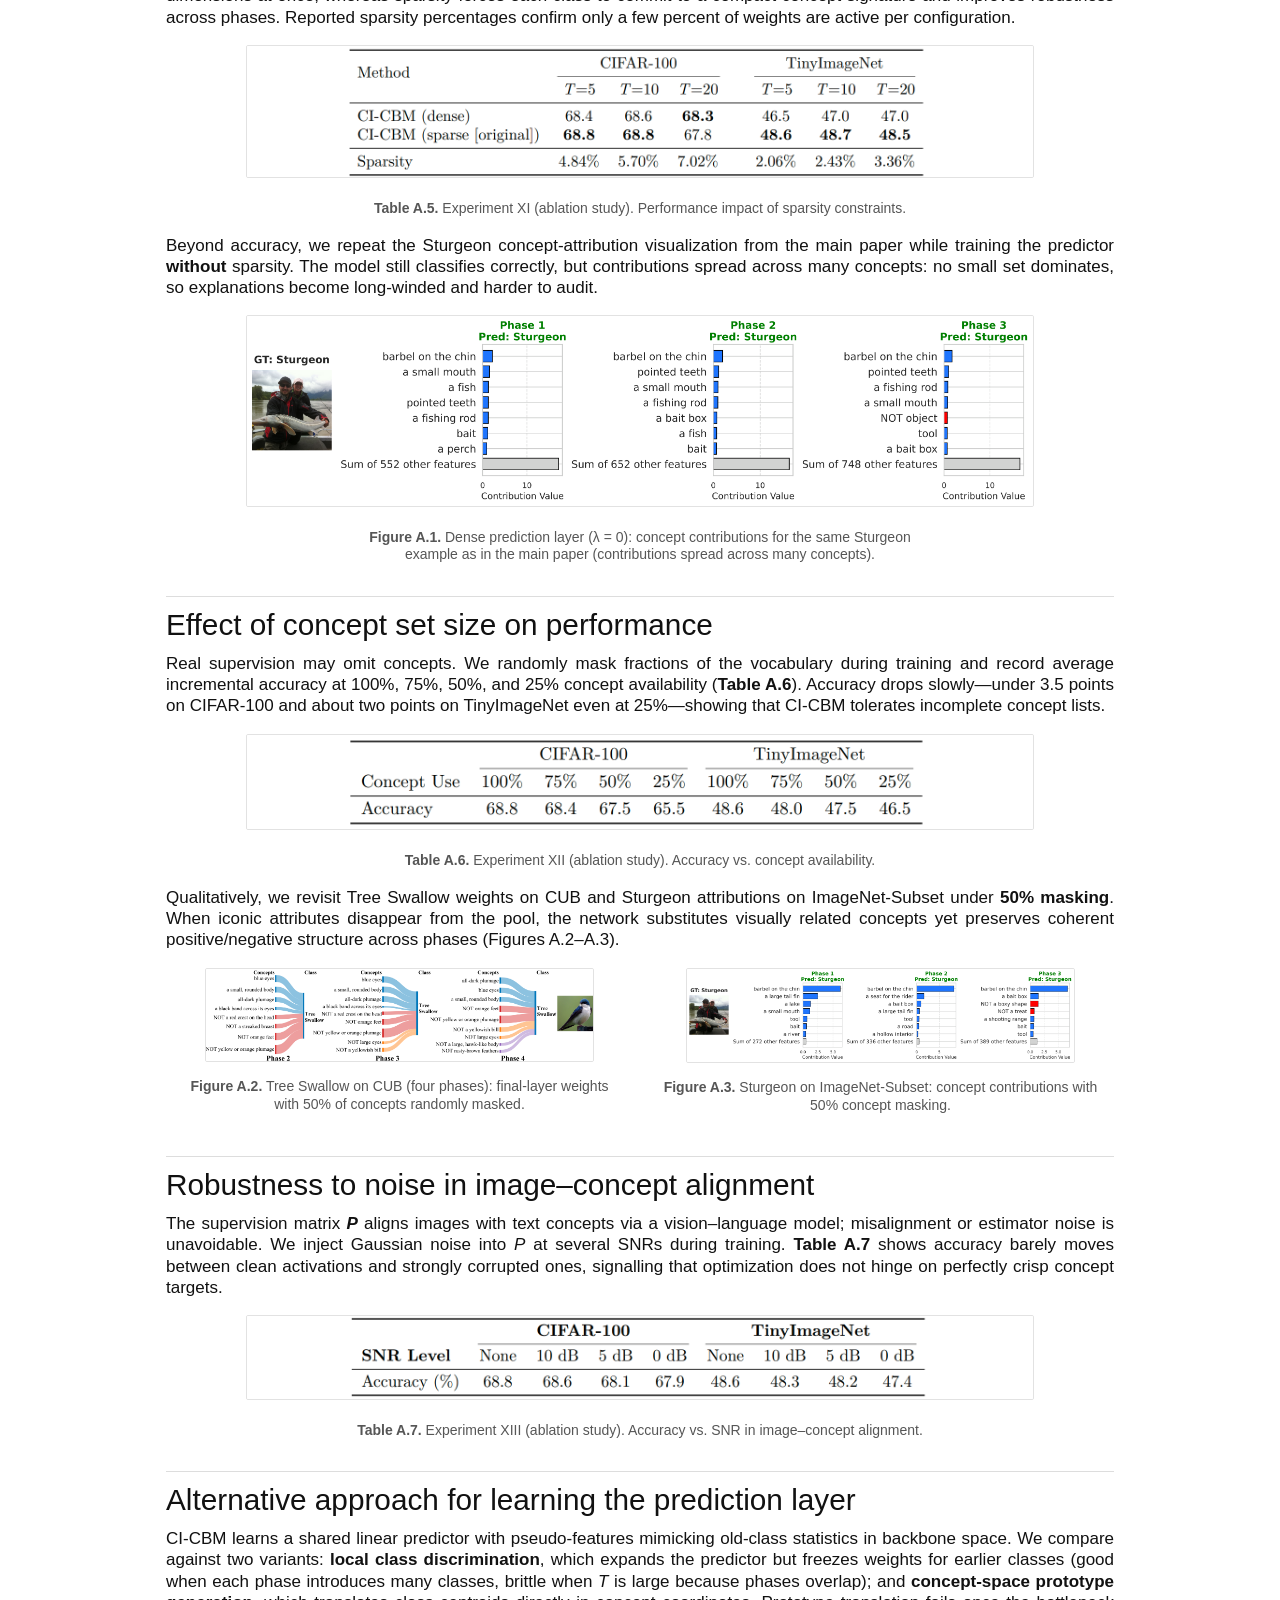
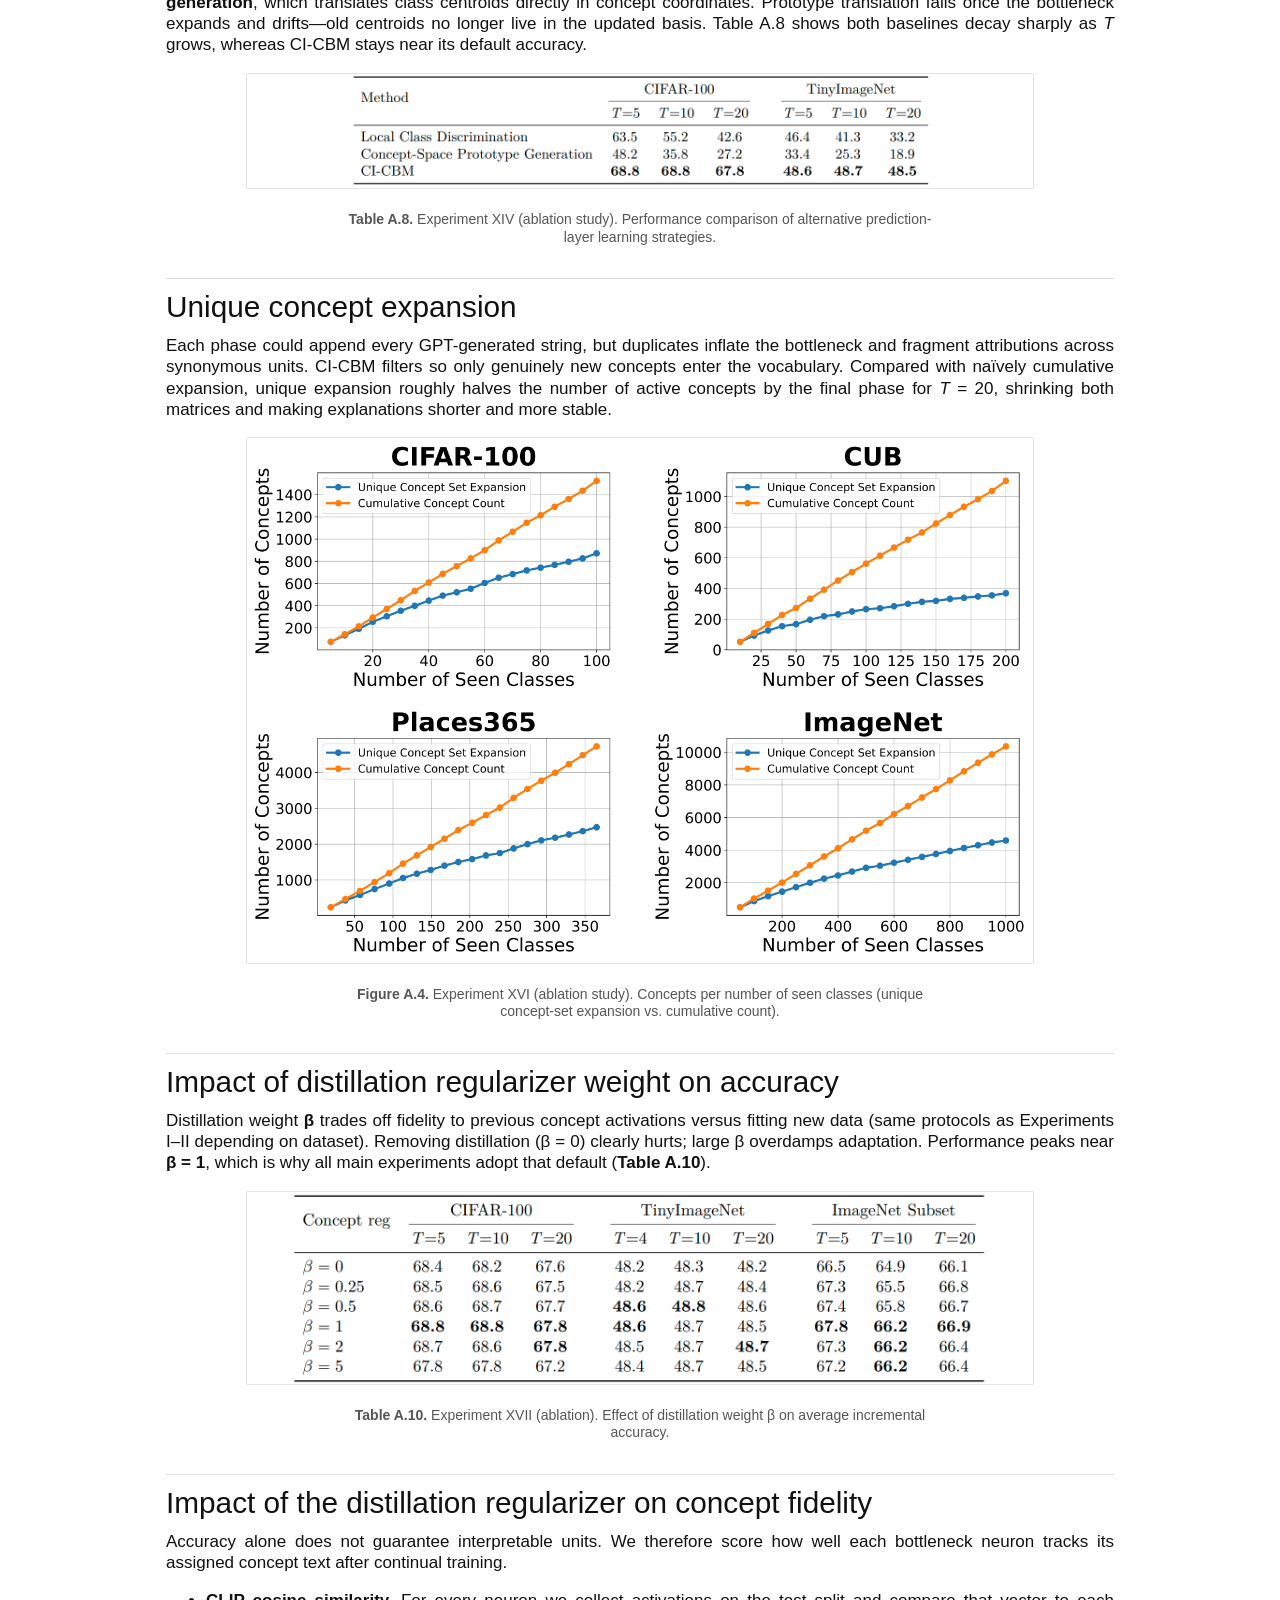
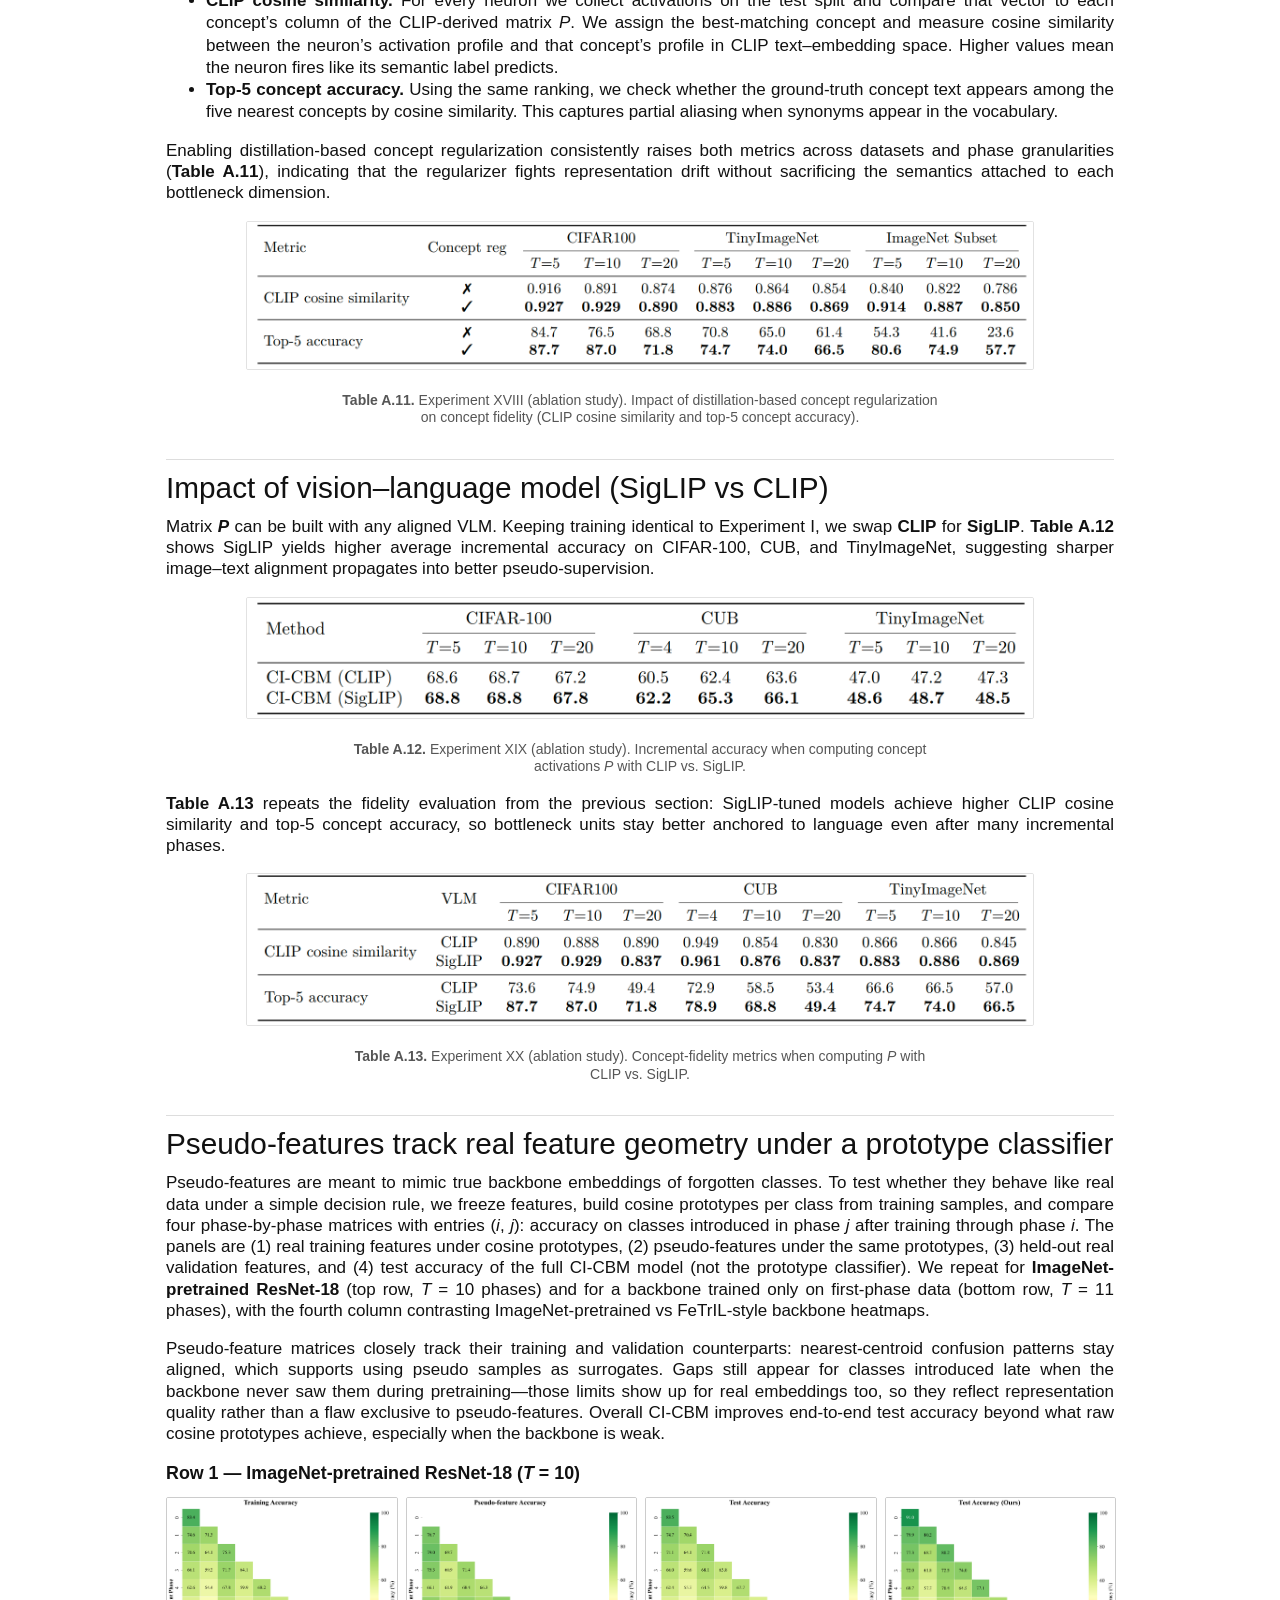
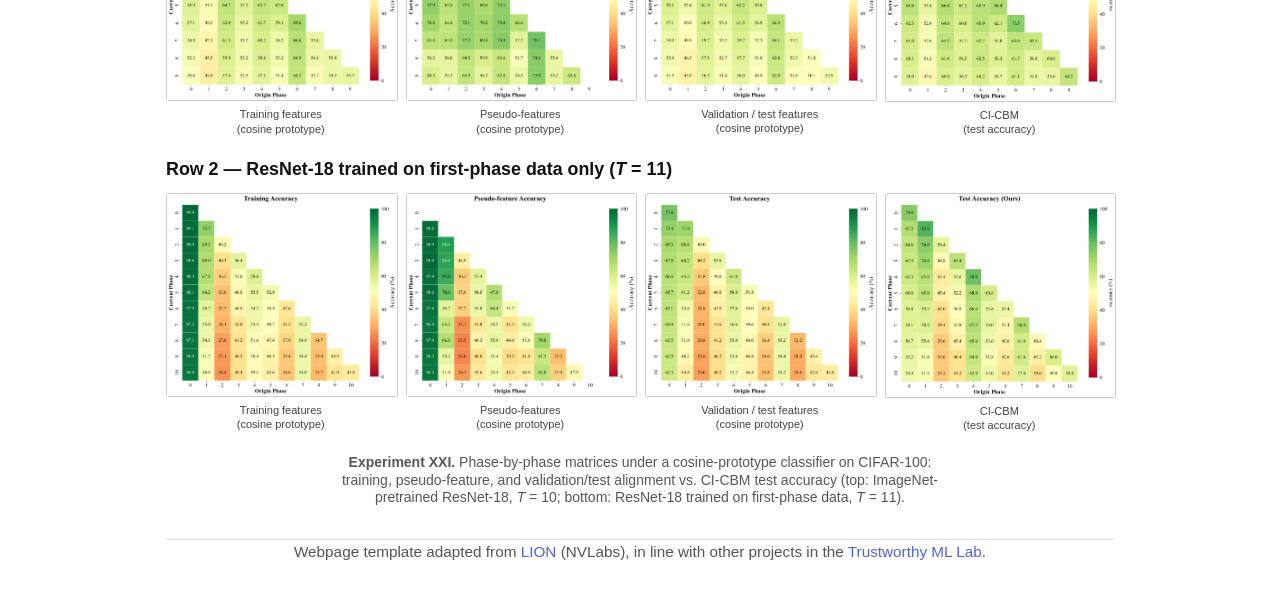
==== commit 81e0aa79: "style(site): reduce figure/table render size by ~1.2x Co-authored-by: Cursor <cursoragent@cursor.com" ====
--- a/project-website/ablation.html
+++ b/project-website/ablation.html
@@ -126,7 +126,7 @@
         text-align: center;
       }
       .table-shot img {
-        max-width: 100%;
+        max-width: 83%;
         height: auto;
         border: 1px solid #e2e2e2;
         border-radius: 2px;
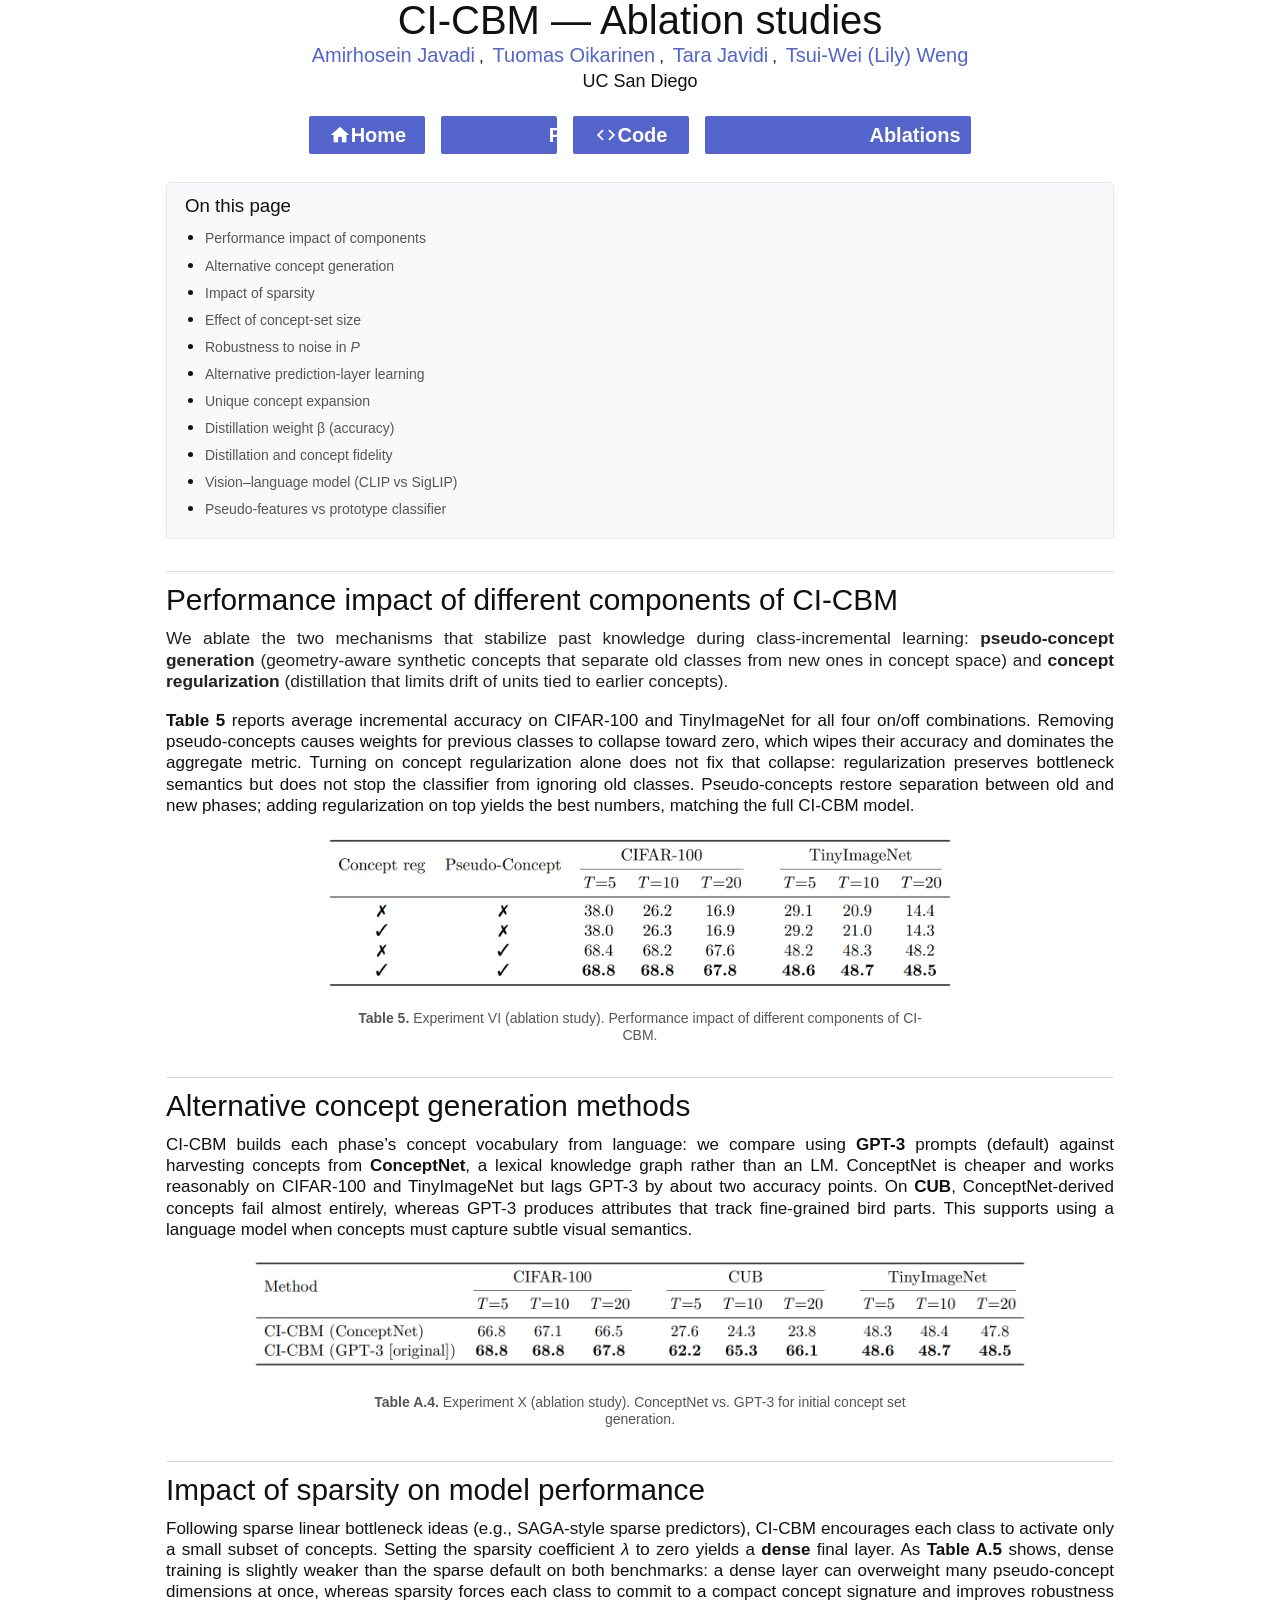
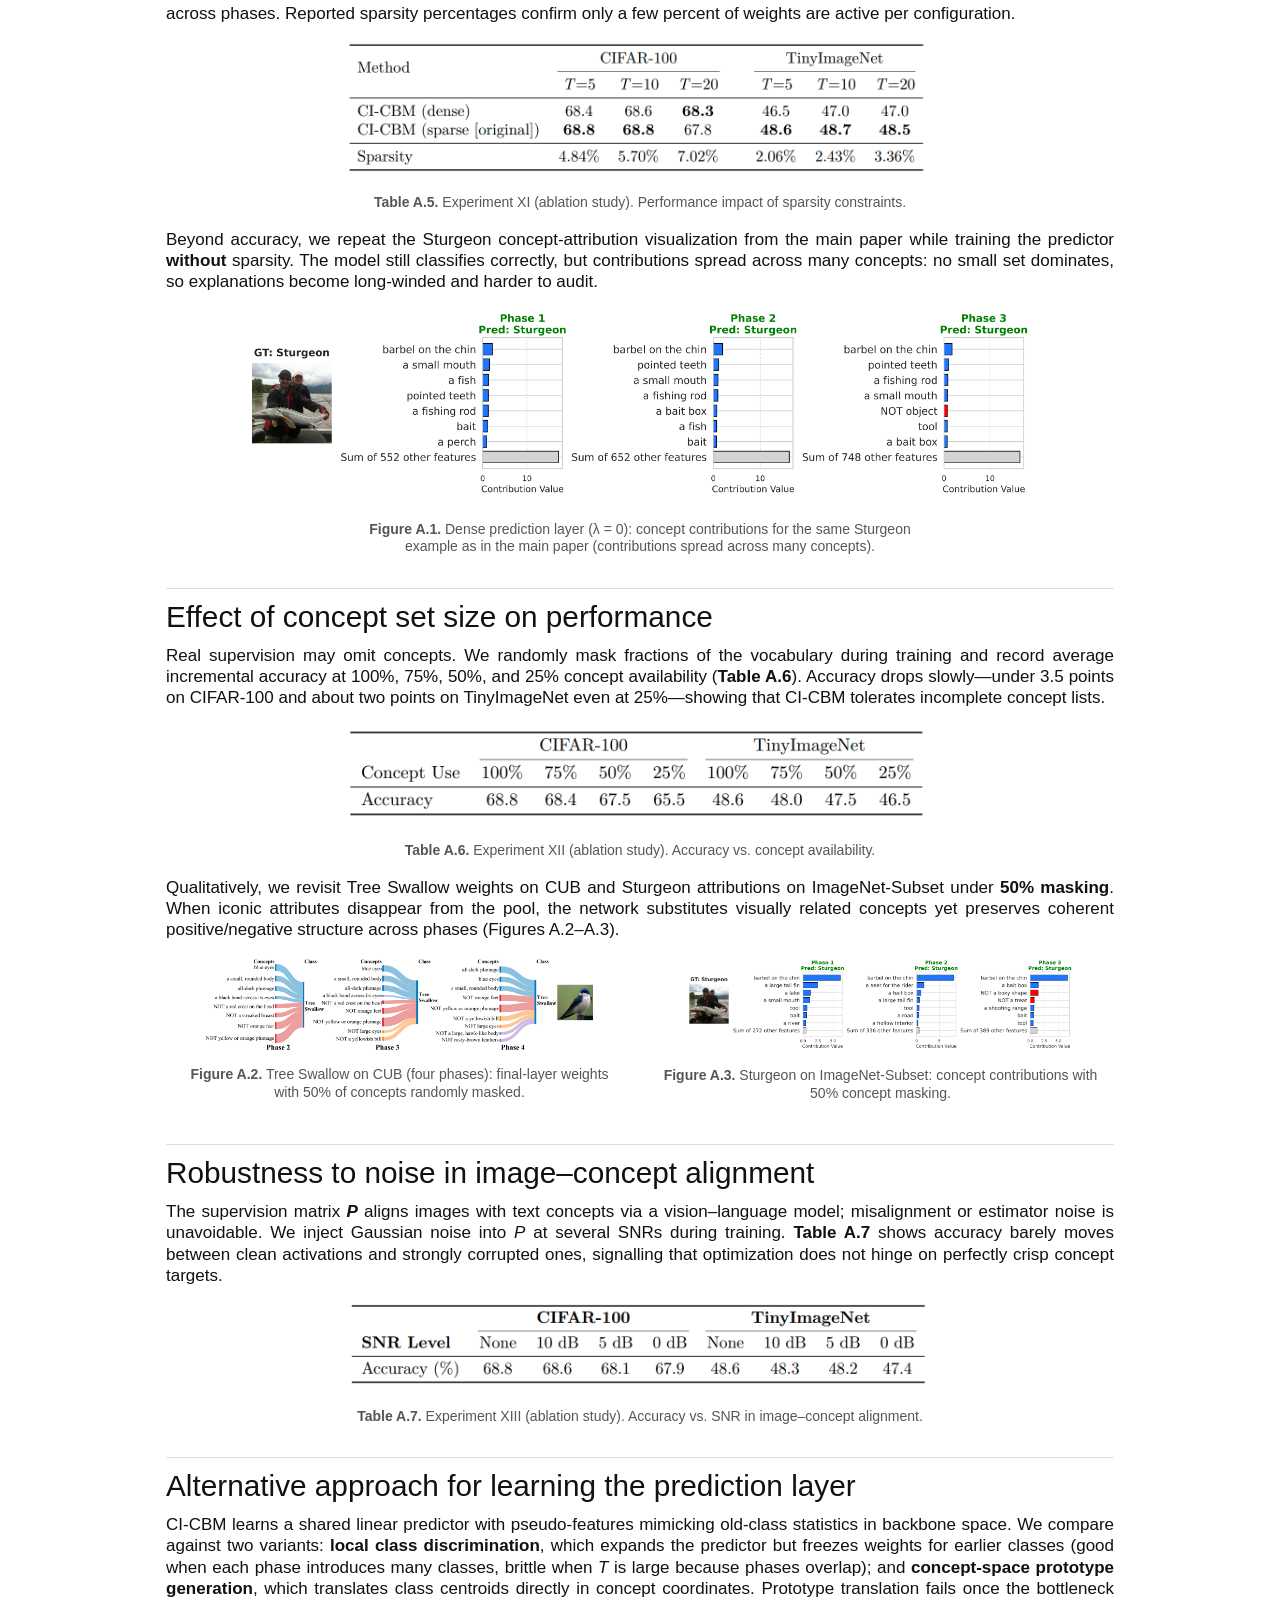
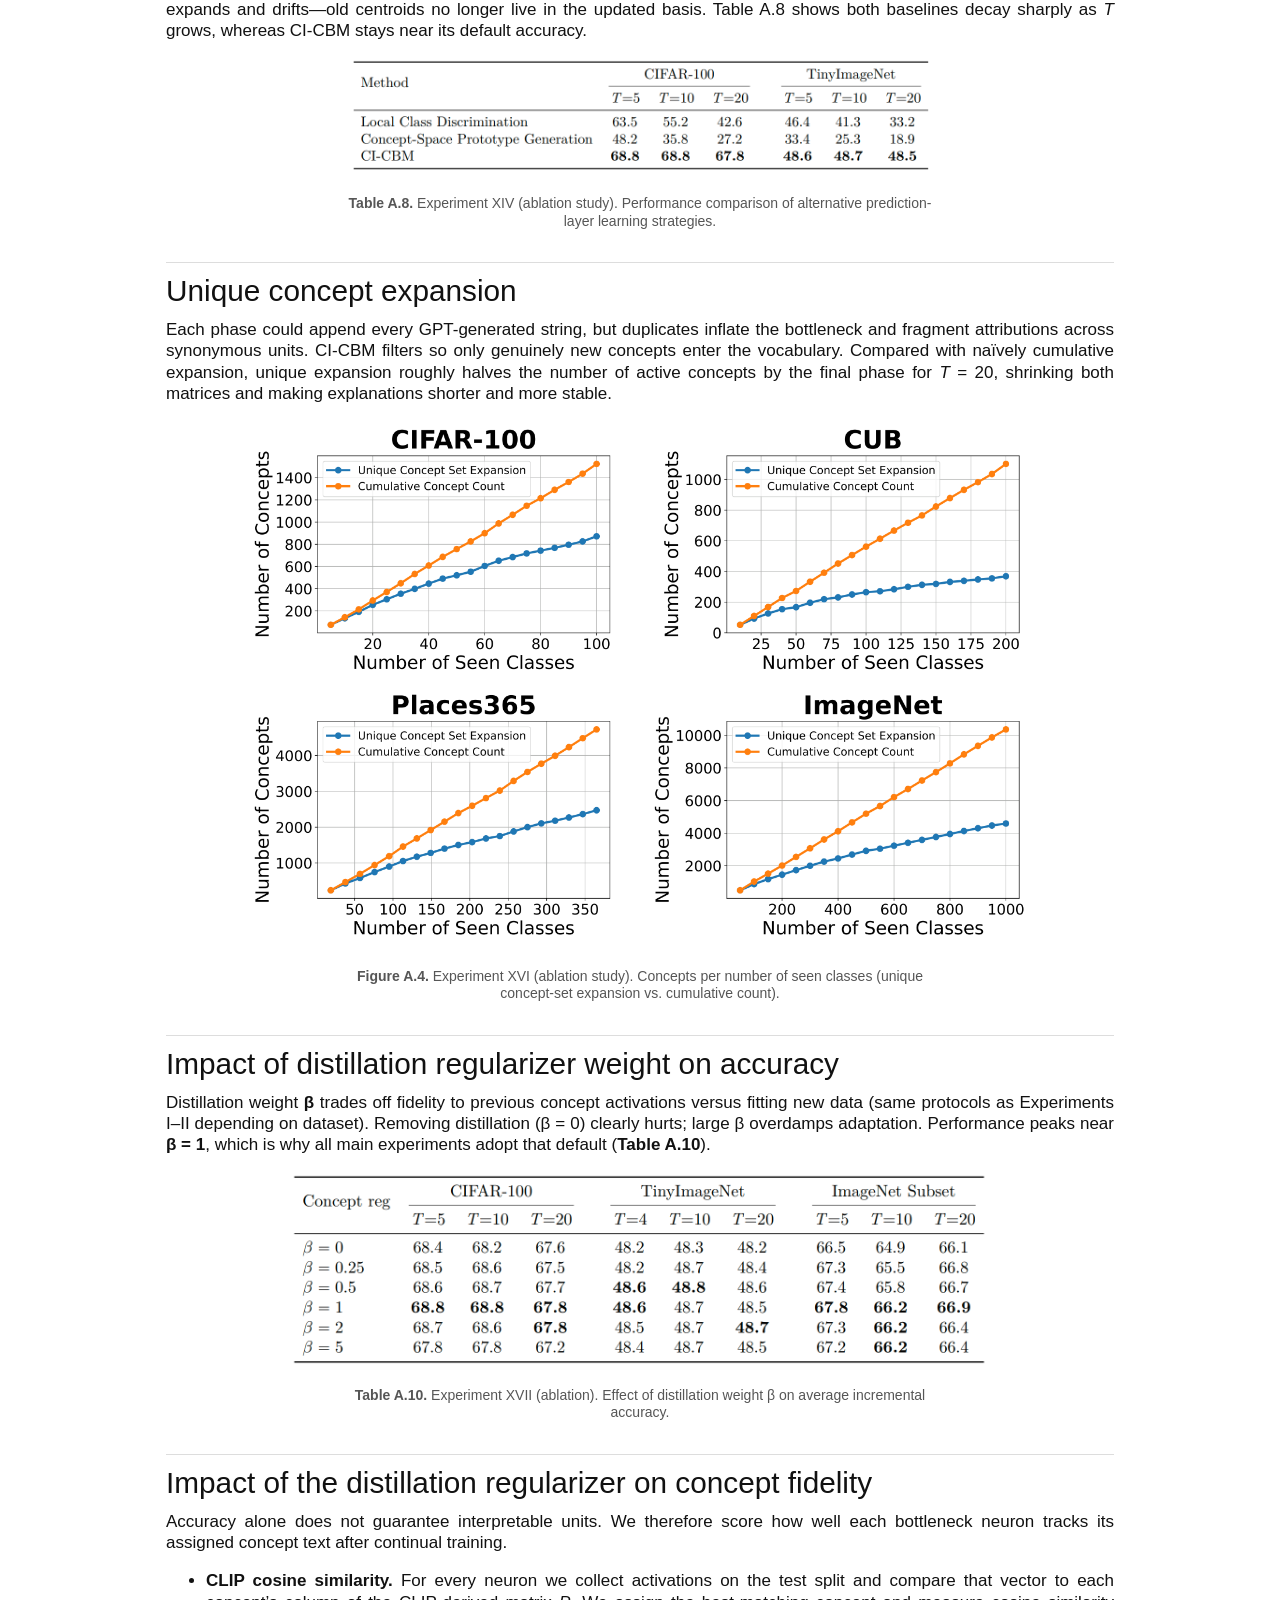
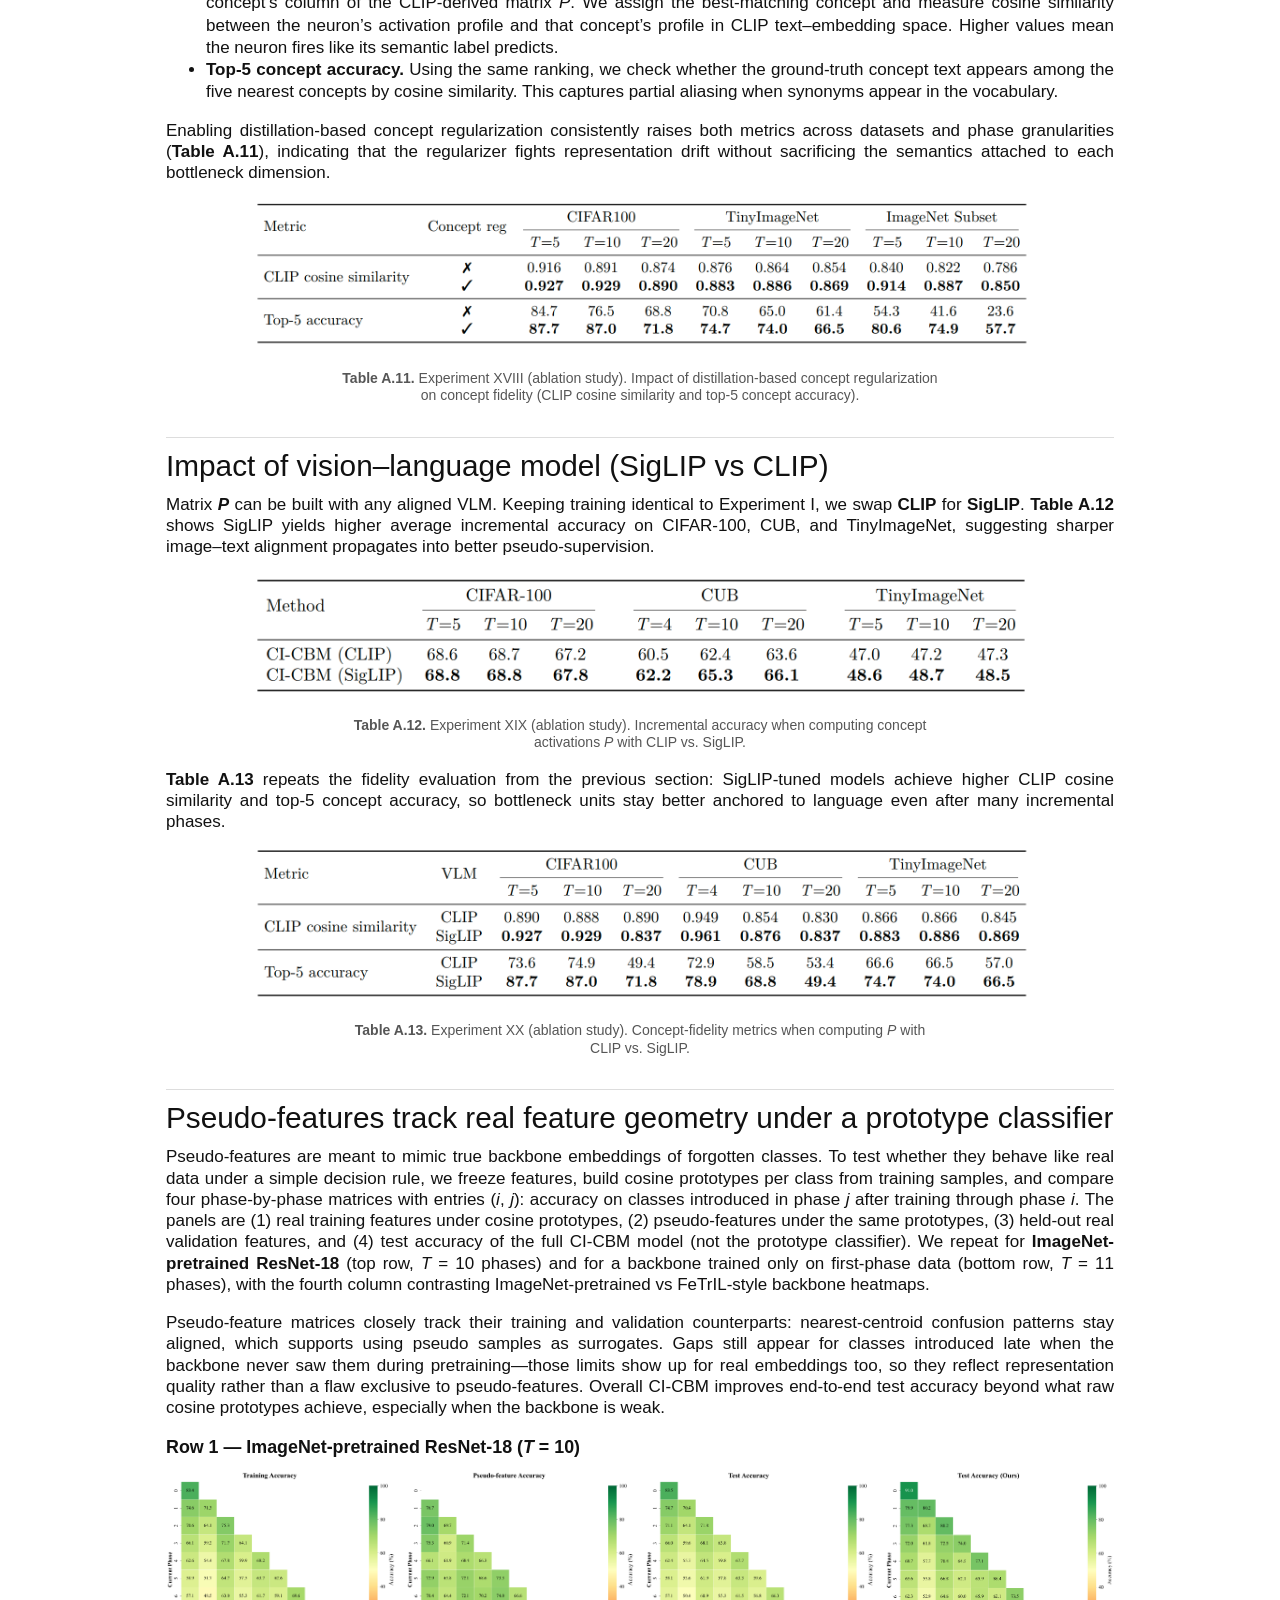
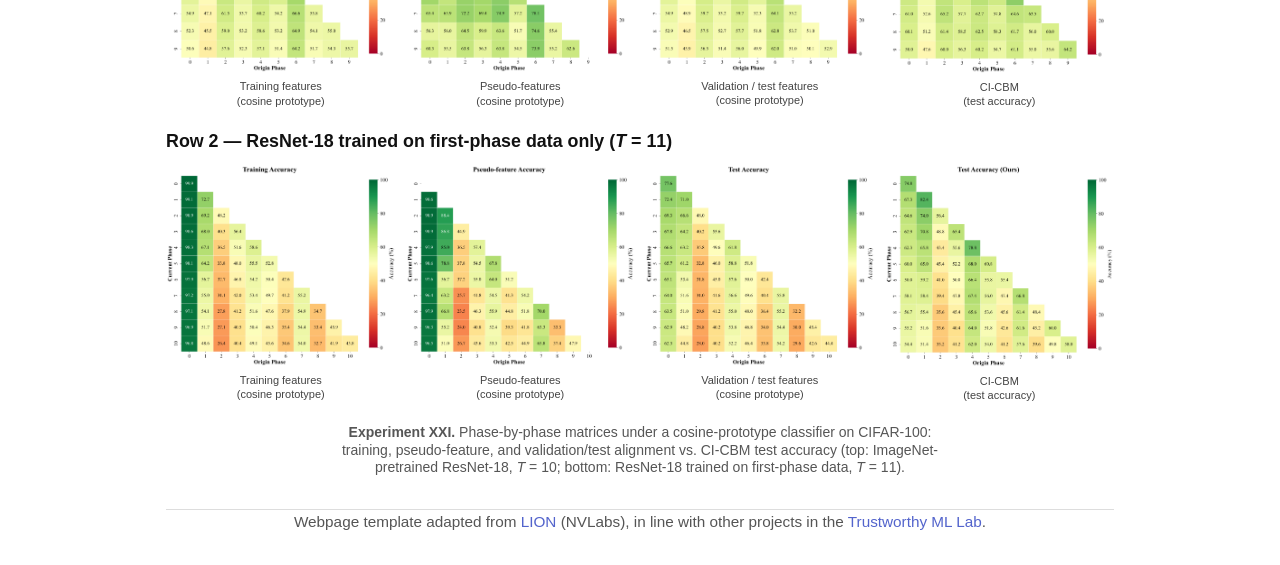
==== commit 1d46ba3e: "style(site): polish project website figures Co-authored-by: Cursor <cursoragent@cursor.com>" ====
--- a/project-website/ablation.html
+++ b/project-website/ablation.html
@@ -128,18 +128,22 @@
       .table-shot img {
         max-width: 83%;
         height: auto;
-        border: 1px solid #e2e2e2;
-        border-radius: 2px;
+        border: 0;
+        outline: none;
+        box-shadow: none;
+        background: transparent;
       }
       .pdf-frame {
         width: 100%;
         min-height: 480px;
-        border: 1px solid #ddd;
       }
       .pdf-frame object {
         display: block;
         width: 100%;
         min-height: 480px;
+        border: 0;
+        outline: none;
+        box-shadow: none;
       }
       figure { margin: 16px 0; }
       .caption {
@@ -195,8 +199,10 @@
         width: 100%;
         height: auto;
         display: block;
-        border: 1px solid #ccc;
-        border-radius: 2px;
+        border: 0;
+        outline: none;
+        box-shadow: none;
+        background: transparent;
       }
       .pseudo-cell .mini-cap {
         font-size: 11px;
